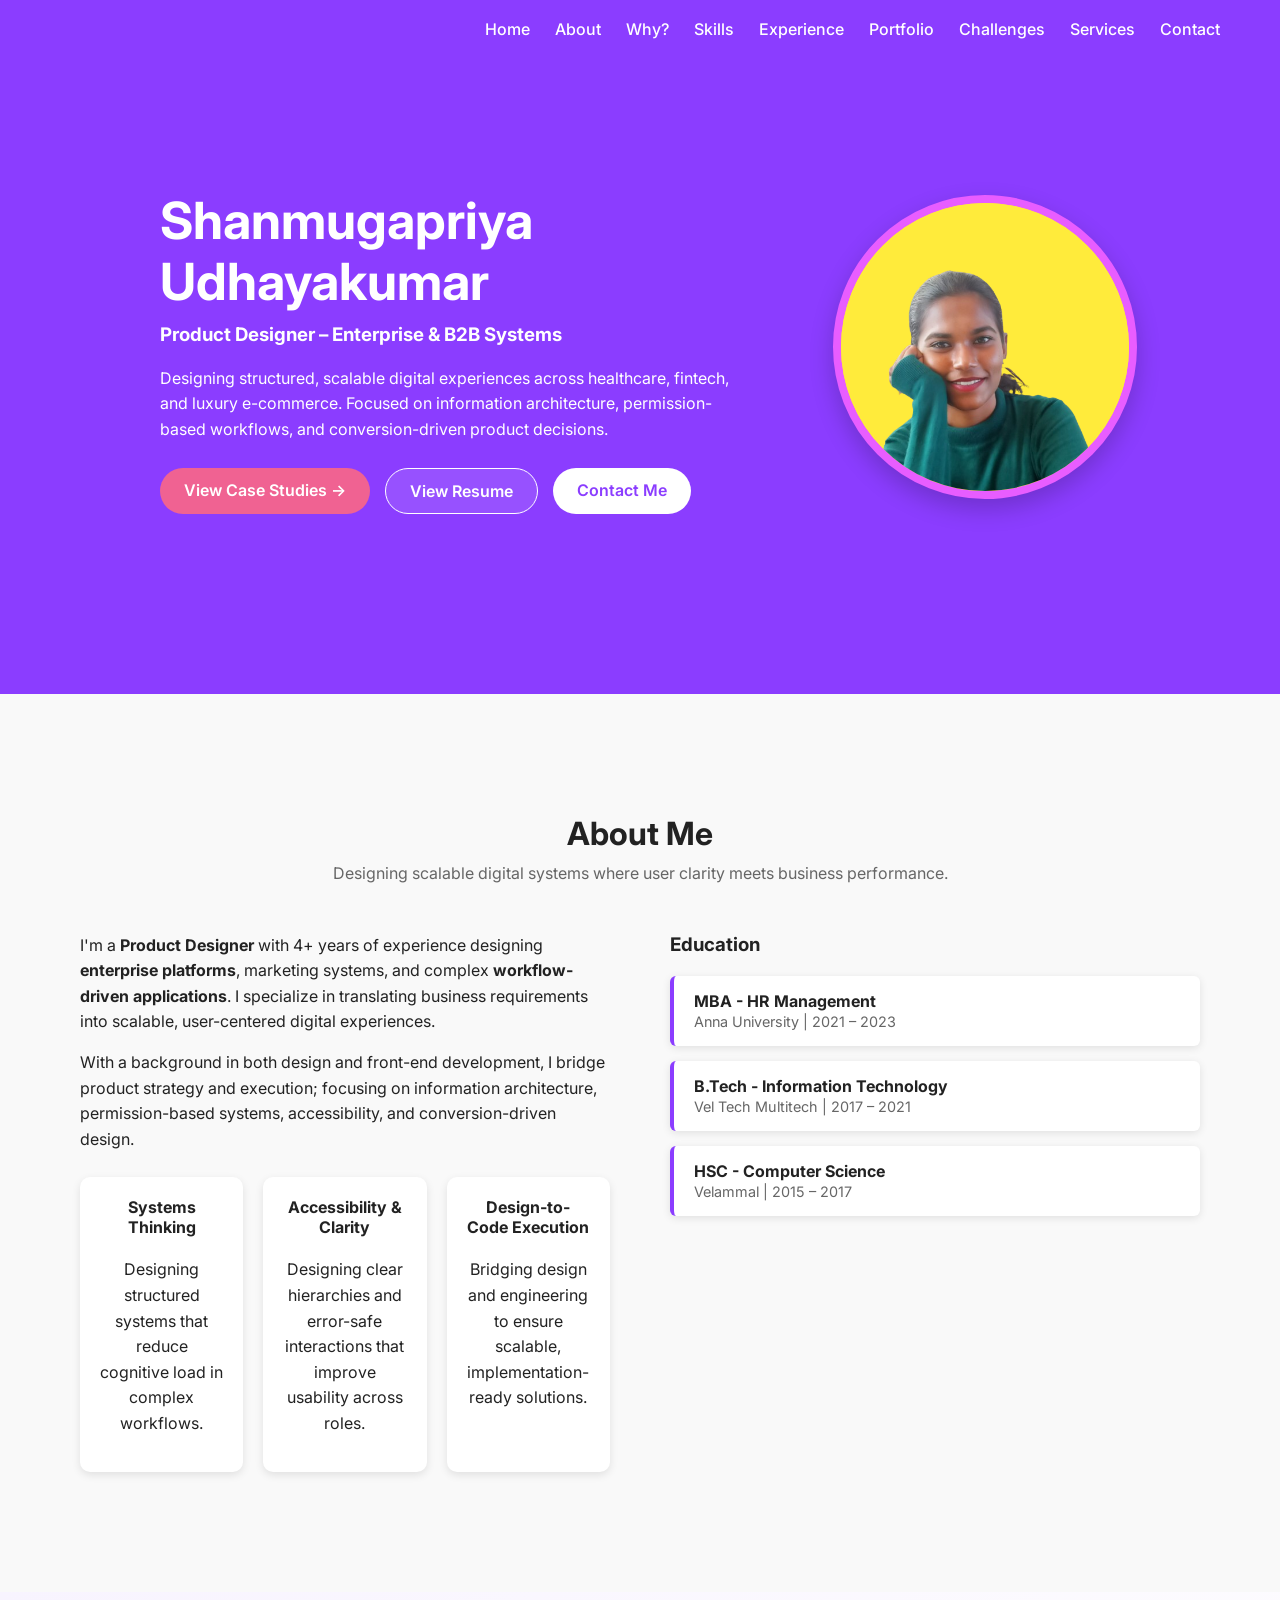
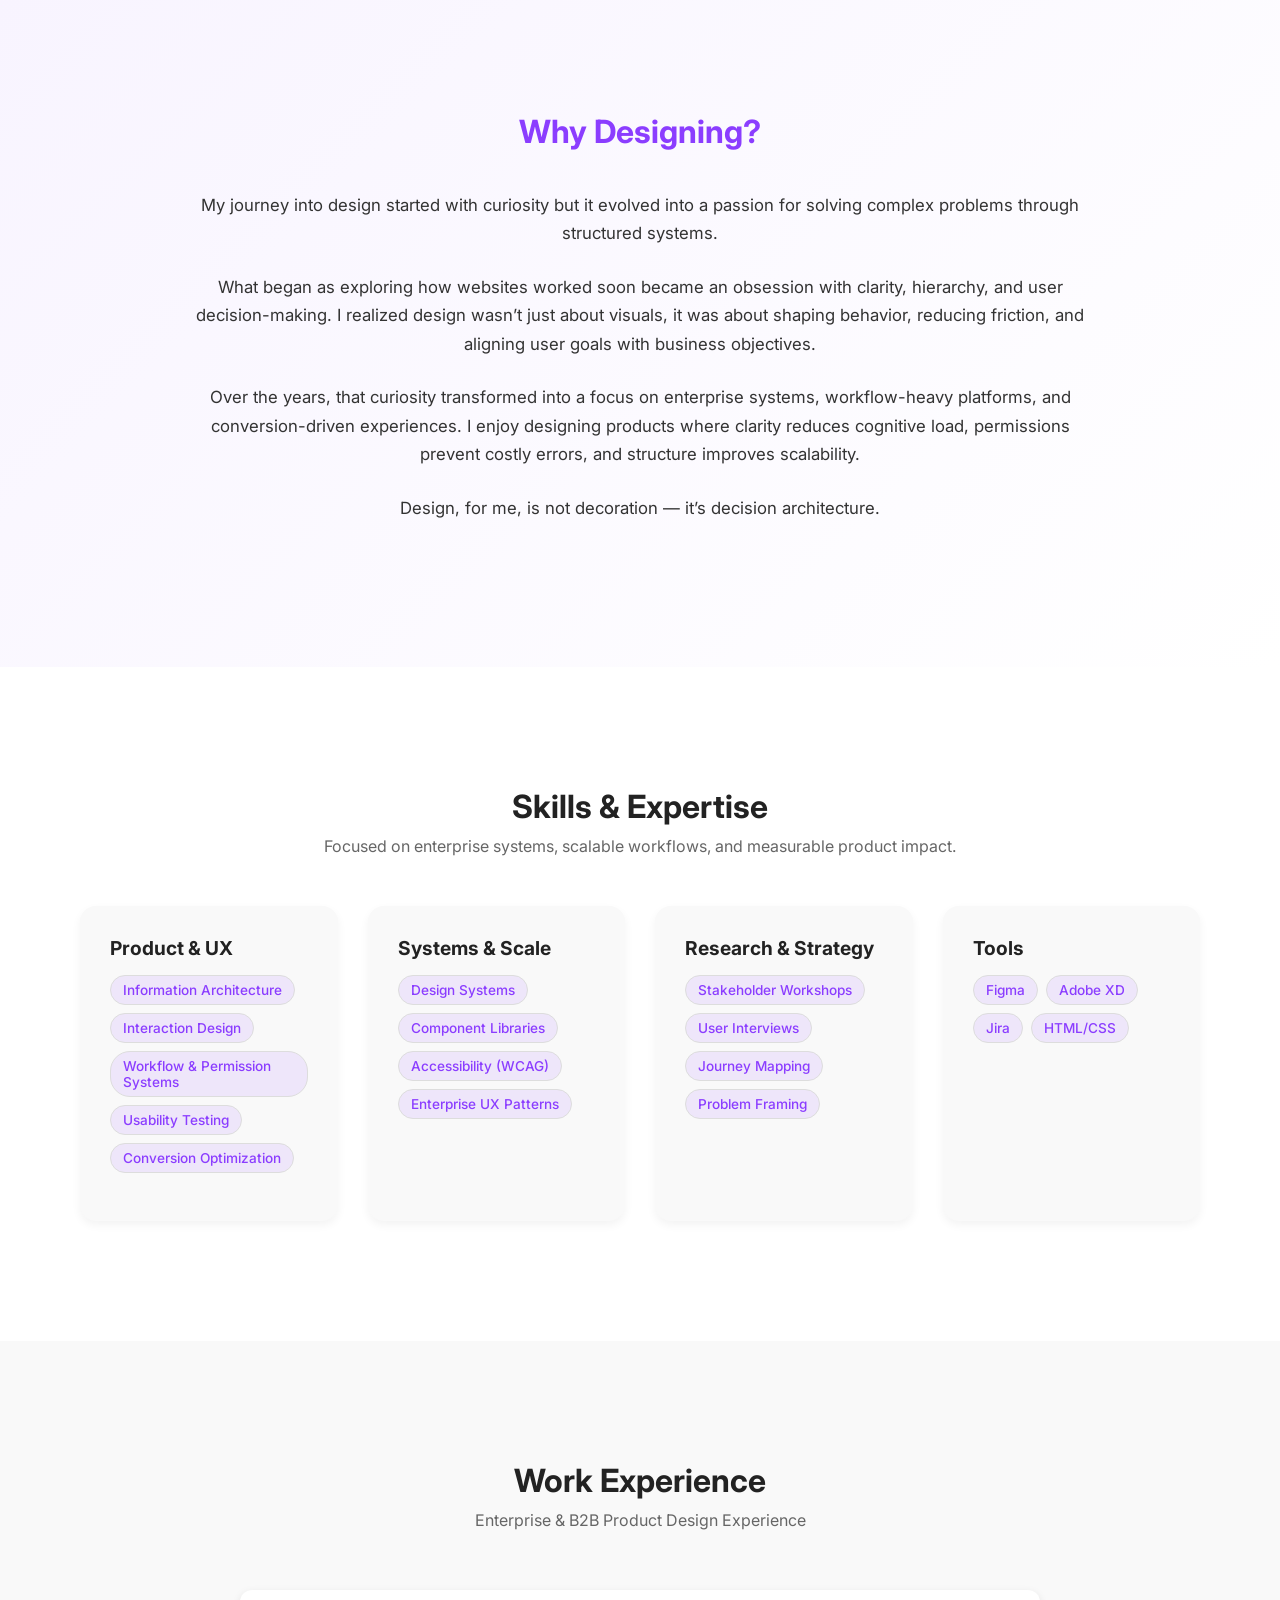
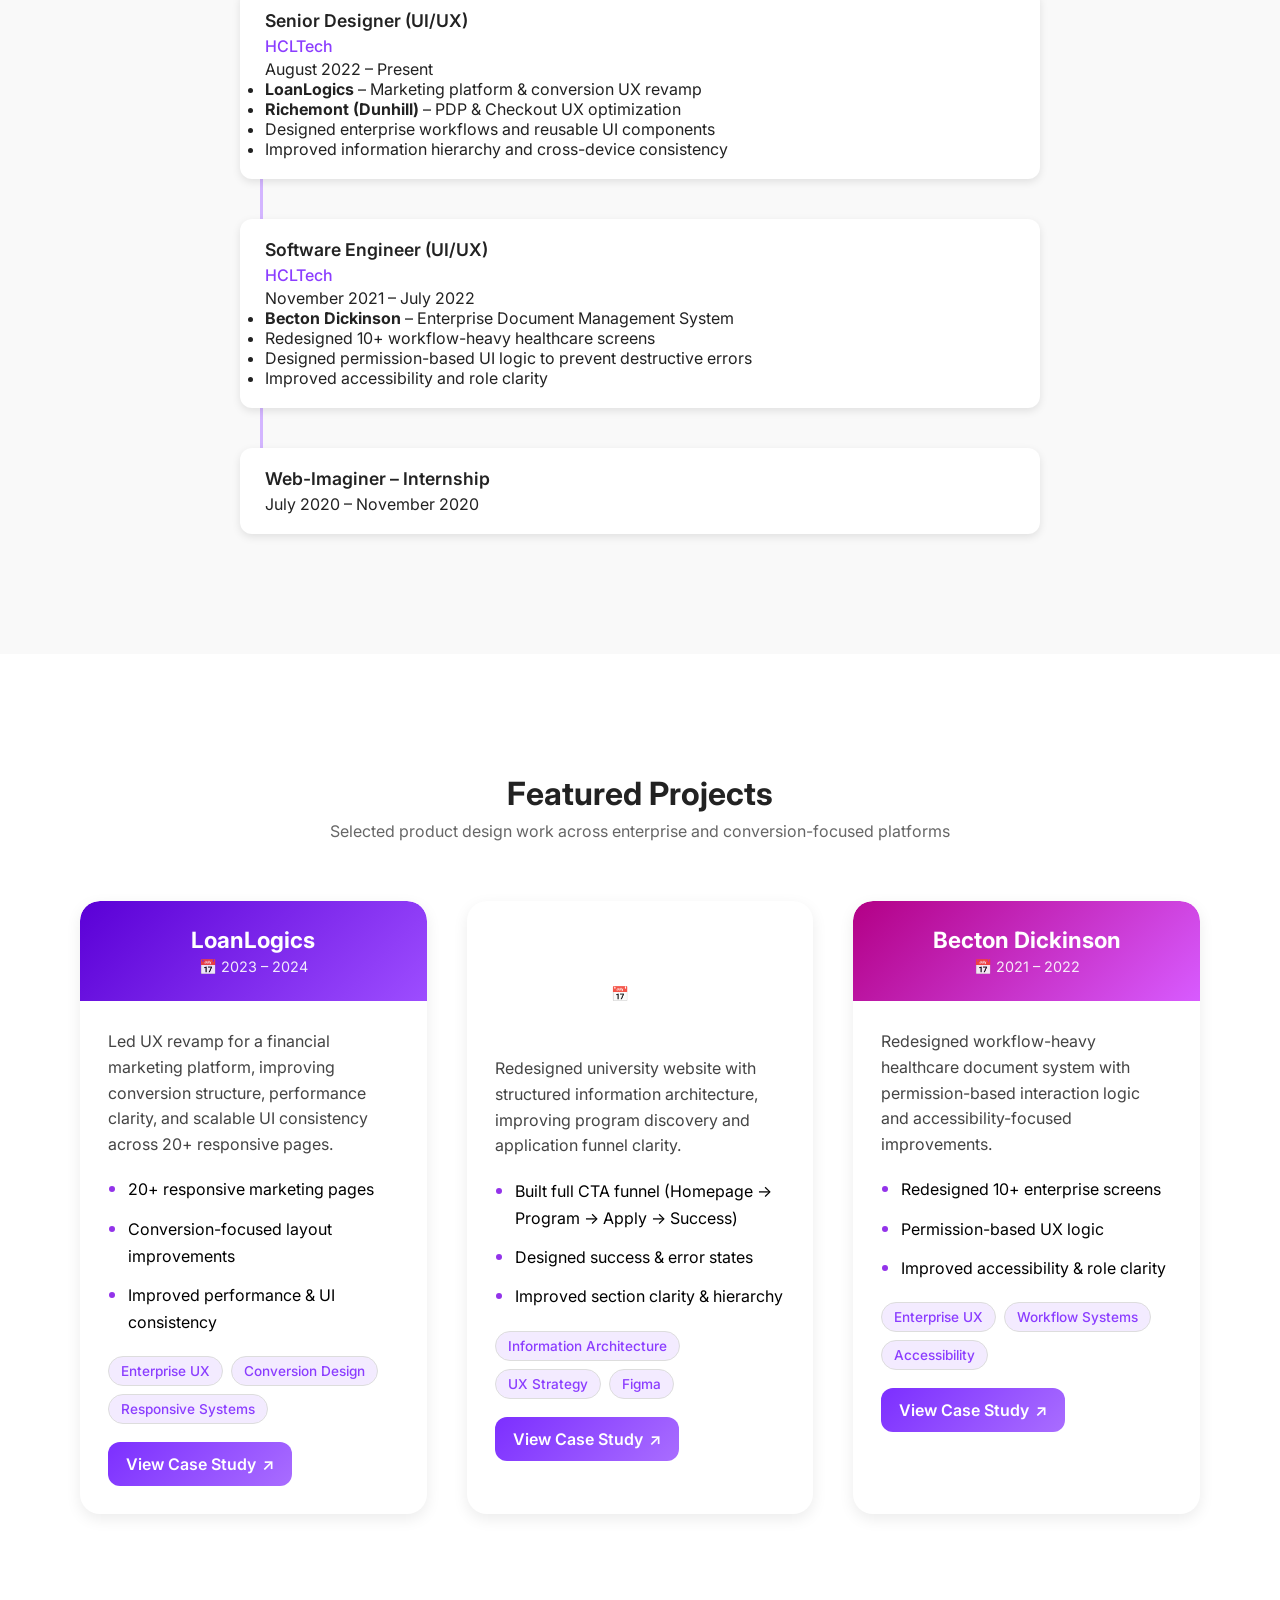
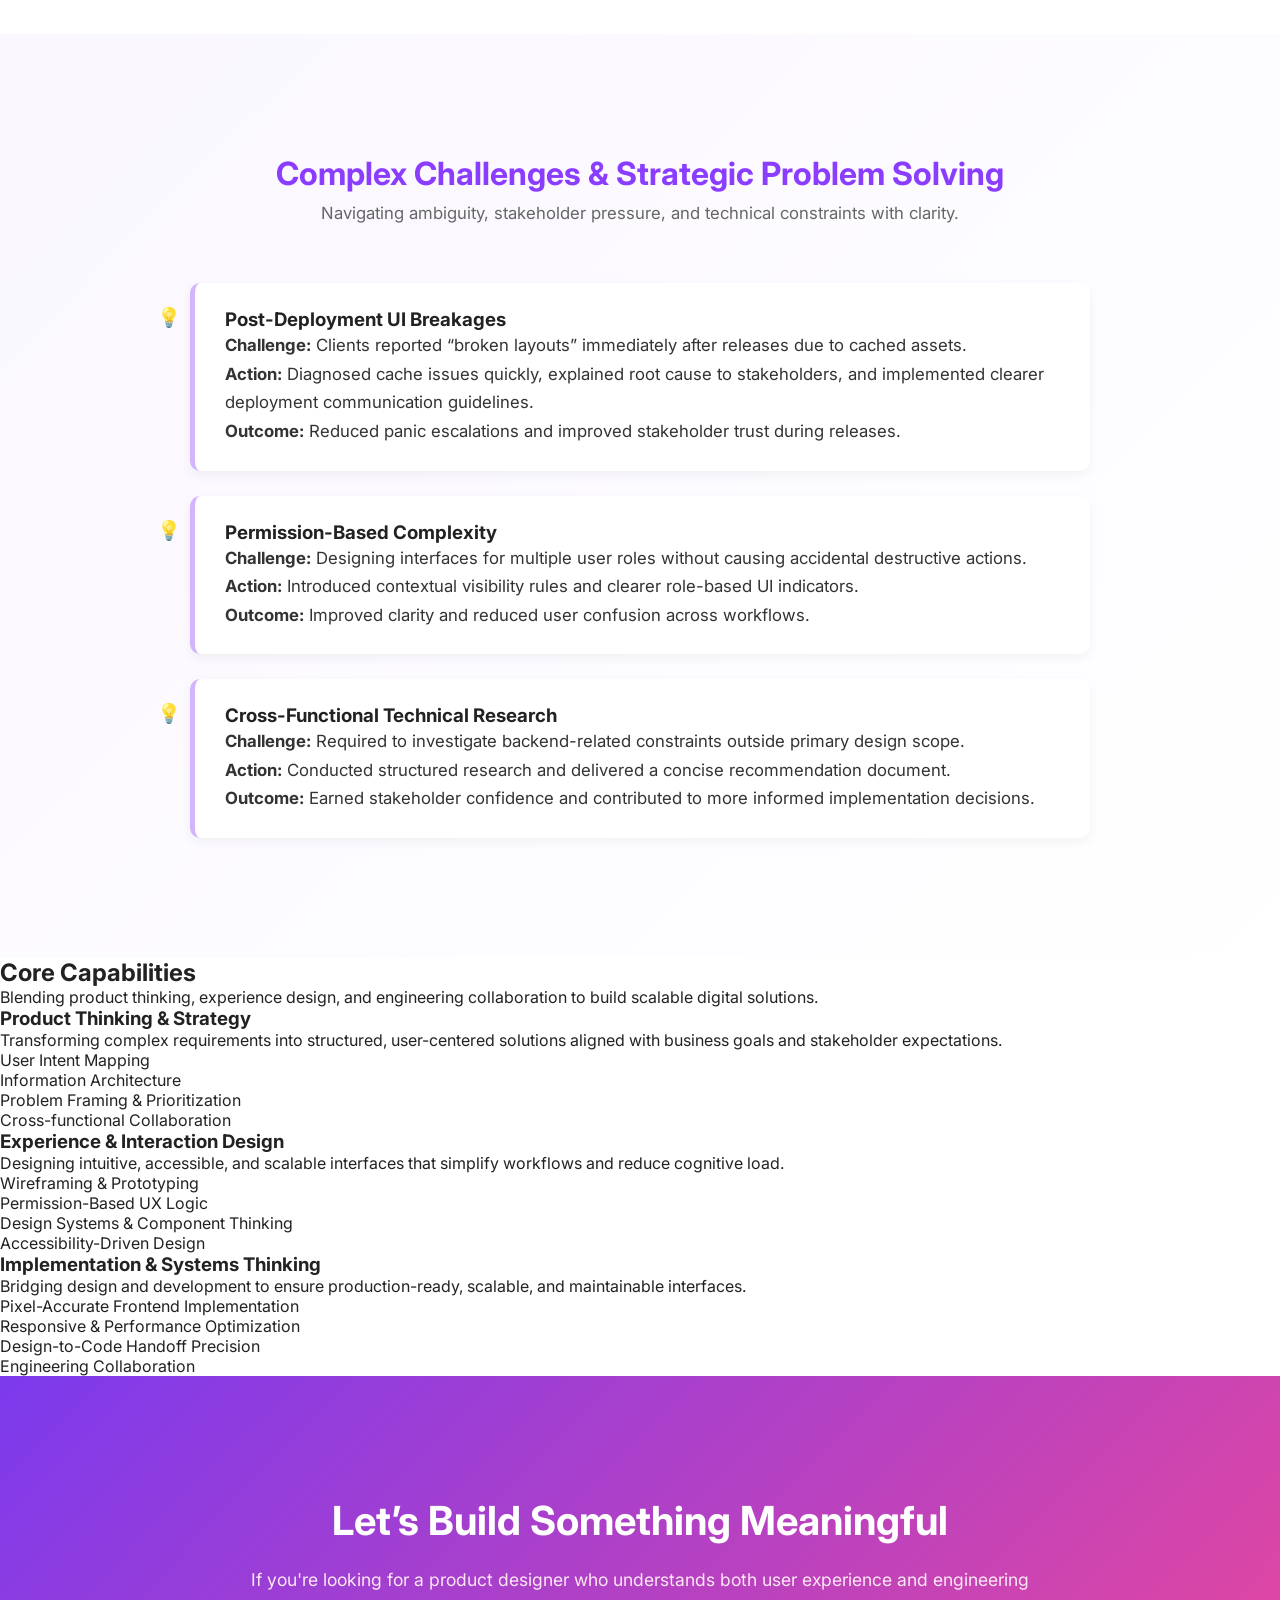
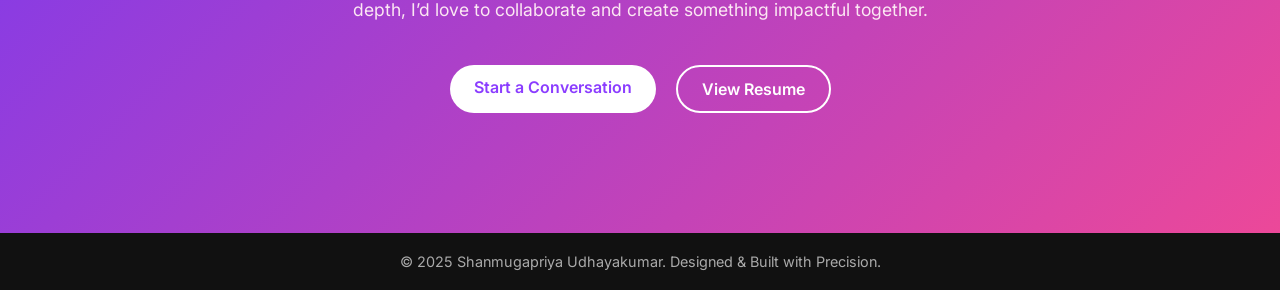
==== index.html @ ae2e2ae1 "Update index.html" ====
<!DOCTYPE html>
<html lang="en">
<head>
  <meta charset="UTF-8" />
  <meta name="viewport" content="width=device-width, initial-scale=1.0" />
  <title>Shanmugapriya Udhayakumar | Product Designer</title>
  <!-- Link to CSS inside css folder -->
  <link rel="stylesheet" href="css/style.css" />
  <link href="https://fonts.googleapis.com/css2?family=Inter:wght@400;600;700&display=swap" rel="stylesheet">
  <link rel="stylesheet" href="https://cdnjs.cloudflare.com/ajax/libs/font-awesome/6.5.0/css/all.min.css">

</head>
<body>

  <!-- Navigation -->
<header class="navbar">
  <div class="logo">Shanmugapriya <span>Udhayakumar</span></div>
  <input type="checkbox" id="menu-toggle" class="menu-toggle">
  <label for="menu-toggle" class="menu-icon">&#9776;</label>

  <nav>
    <ul class="nav-links">
      <li><a href="#home">Home</a></li>
      <li><a href="#about">About</a></li>
      <li><a href="#why">Why?</a></li>
      <li><a href="#skills">Skills</a></li>
      <li><a href="#experience">Experience</a></li>
      <li><a href="#portfolio">Portfolio</a></li>
      <li><a href="#challenges">Challenges</a></li>
      <li><a href="#services">Services</a></li>
      <li><a href="#contact">Contact</a></li>
    </ul>
  </nav>
</header>



  <!-- Hero Section -->
<section id="home" class="hero">
  <div class="hero-content">
    <!-- <h4>Hi, I'm</h4> -->
    <h1>Shanmugapriya <br> Udhayakumar</h1>
    <h3>Product Designer – Enterprise & B2B Systems</h3>
    <p>Designing structured, scalable digital experiences across healthcare, fintech, and luxury e-commerce.
Focused on information architecture, permission-based workflows, and conversion-driven product decisions.</p>
    <div class="hero-buttons">
      <a href="#portfolio" class="btn primary">View Case Studies →</a>
      <a href="assets/Shanmugapriya_Product_Designer.pdf" class="btn outline" target="_blank">View Resume</a>
       <a href="mailto:shanmupriya0107@gmail.com" class="btn secondary">Contact Me</a>
    </div>
  </div>

  <div class="hero-img">
    <div class="img-circle">
      <img src="images/profile.png" alt="Profile Photo">
    </div>
  </div>
</section>


  <!-- About Section -->
  <section id="about" class="about">
    <h2>About Me</h2>
    <p class="subtitle">Designing scalable digital systems where user clarity meets business performance.</p>

    <div class="about-container">
      <div class="about-text">
        <p>I'm a <strong>Product Designer</strong> with 4+ years of experience designing <strong>enterprise platforms</strong>, marketing systems, and complex <strong>workflow-driven applications</strong>. 
          I specialize in translating business
          requirements into scalable, user-centered digital experiences.</p>
        <p>With a background in both design and front-end development, I bridge product strategy and execution; focusing on information architecture, 
          permission-based systems, accessibility, and conversion-driven design.</p>

        <div class="about-cards">
          <div class="card">
            <h4>Systems Thinking</h4><br>
            <p>Designing structured systems that reduce cognitive load in complex workflows.</p>
          </div>
          <div class="card">
            <h4>Accessibility & Clarity</h4><br>
            <p>Designing clear hierarchies and error-safe interactions that improve usability across roles.</p>
          </div>
          <div class="card">
            <h4>Design-to-Code Execution</h4><br>
            <p>Bridging design and engineering to ensure scalable, implementation-ready solutions.</p>
          </div>
        </div>
      </div>

      <div class="education">
        <h3>Education</h3>
        <ul>
          <li><strong>MBA - HR Management</strong><br><span>Anna University | 2021 – 2023</span></li>
          <li><strong>B.Tech - Information Technology</strong><br><span>Vel Tech Multitech | 2017 – 2021</span></li>
          <li><strong>HSC - Computer Science</strong><br><span>Velammal | 2015 – 2017</span></li>
        </ul>
      </div>
    </div>
  </section>

  <!-- WHY DESIGNING SECTION -->
<section id="why" class="why-designing">
  <h2>Why Designing?</h2>
  <p class="intro">
    My journey into design started with curiosity but it evolved into a passion for solving complex problems through structured systems.
  </p>

  <p>
   What began as exploring how websites worked soon became an obsession with clarity, hierarchy, and user decision-making. 
    I realized design wasn’t just about visuals, it was about shaping behavior, reducing friction, and aligning user goals with business objectives.
  </p>

  <p>
    Over the years, that curiosity transformed into a focus on enterprise systems, workflow-heavy platforms, and conversion-driven experiences.
    I enjoy designing products where clarity reduces cognitive load, permissions prevent costly errors, and structure improves scalability.
  </p>

  <p>
    Design, for me, is not decoration — it’s decision architecture.
  </p>
</section>

<!-- SKILLS & EXPERTISE SECTION -->
<section id="skills" class="skills-section">
  <h2>Skills & Expertise</h2>
  <p class="subtitle">Focused on enterprise systems, scalable workflows, and measurable product impact.</p>

  <div class="skills-grid">
    <div class="skill-card">
      <h3>Product & UX</h3>
      <div class="tags">
        <span>Information Architecture</span><span>Interaction Design</span><span>Workflow & Permission Systems</span>
        <span>Usability Testing</span><span>Conversion Optimization</span>
      </div>
    </div>

    <div class="skill-card">
      <h3>Systems & Scale</h3>
      <div class="tags">
        <span>Design Systems</span><span>Component Libraries</span><span>Accessibility (WCAG)</span>
        <span>Enterprise UX Patterns</span>
      </div>
    </div>

    <div class="skill-card">
      <h3>Research & Strategy</h3>
      <div class="tags">
        <span>Stakeholder Workshops</span><span>User Interviews</span><span>Journey Mapping</span><span>Problem Framing</span>
      </div>
    </div>

    <div class="skill-card">
      <h3>Tools</h3>
      <div class="tags">
        <span>Figma</span><span>Adobe XD</span><span>Jira</span>
        <span>HTML/CSS</span>
      </div>
    </div>
  </div>
</section>

<section id="experience" class="experience-section">
  <h2>Work Experience</h2>
  <p class="subtitle">Enterprise & B2B Product Design Experience</p>

  <div class="timeline">

    <!-- Current Role -->
    <div class="timeline-item">
      <div class="timeline-content">
        <h3>Senior Designer (UI/UX)</h3>
        <p class="company">HCLTech</p>
        <span class="date">August 2022 – Present</span>

        <ul class="role-details">
          <li><strong>LoanLogics</strong> – Marketing platform & conversion UX revamp</li>
          <li><strong>Richemont (Dunhill)</strong> – PDP & Checkout UX optimization</li>
          <li>Designed enterprise workflows and reusable UI components</li>
          <li>Improved information hierarchy and cross-device consistency</li>
        </ul>
      </div>
    </div>

    <!-- Previous Role -->
    <div class="timeline-item">
      <div class="timeline-content">
        <h3>Software Engineer (UI/UX)</h3>
        <p class="company">HCLTech</p>
        <span class="date">November 2021 – July 2022</span>

        <ul class="role-details">
          <li><strong>Becton Dickinson</strong> – Enterprise Document Management System</li>
          <li>Redesigned 10+ workflow-heavy healthcare screens</li>
          <li>Designed permission-based UI logic to prevent destructive errors</li>
          <li>Improved accessibility and role clarity</li>
        </ul>
      </div>
    </div>

    <!-- Internship -->
    <div class="timeline-item">
      <div class="timeline-content">
        <h3>Web-Imaginer – Internship</h3>
        <span class="date">July 2020 – November 2020</span>
      </div>
    </div>

  </div>
</section>

<!-- FEATURED PROJECTS SECTION -->
<a id="portfolio-top"></a>

<section id="portfolio" class="featured-projects">
  <h2>Featured Projects</h2>
  <p class="subtitle">Selected product design work across enterprise and conversion-focused platforms</p>

  <div class="projects-grid">

    <!-- LoanLogics -->
    <div class="project-card loanlogics">
      <div class="project-header">
        <h3>LoanLogics</h3>
        <p class="date">📅 2023 – 2024</p>
      </div>

      <div class="project-body">
        <p class="desc">
          Led UX revamp for a financial marketing platform, improving conversion structure,
          performance clarity, and scalable UI consistency across 20+ responsive pages.
        </p>

        <ul>
          <li>20+ responsive marketing pages</li>
          <li>Conversion-focused layout improvements</li>
          <li>Improved performance & UI consistency</li>
        </ul>

        <div class="tags">
          <span>Enterprise UX</span>
          <span>Conversion Design</span>
          <span>Responsive Systems</span>
        </div>

        <a href="projects/loanlogics.html" class="btn project-btn">
          View Case Study <span class="arrow">↗</span>
        </a>
      </div>
    </div>

    <!-- Manipal University -->
    <div class="project-card manipal">
      <div class="project-header">
        <h3>Manipal University – UX Redesign</h3>
        <p class="date">📅 2024</p>
      </div>

      <div class="project-body">
        <p class="desc">
          Redesigned university website with structured information architecture,
          improving program discovery and application funnel clarity.
        </p>

        <ul>
          <li>Built full CTA funnel (Homepage → Program → Apply → Success)</li>
          <li>Designed success & error states</li>
          <li>Improved section clarity & hierarchy</li>
        </ul>

        <div class="tags">
          <span>Information Architecture</span>
          <span>UX Strategy</span>
          <span>Figma</span>
        </div>

        <a href="projects/manipal.html" class="btn project-btn">
          View Case Study <span class="arrow">↗</span>
        </a>
      </div>
    </div>

    <!-- Becton Dickinson -->
    <div class="project-card becton">
      <div class="project-header">
        <h3>Becton Dickinson</h3>
        <p class="date">📅 2021 – 2022</p>
      </div>

      <div class="project-body">
        <p class="desc">
          Redesigned workflow-heavy healthcare document system with permission-based
          interaction logic and accessibility-focused improvements.
        </p>

        <ul>
          <li>Redesigned 10+ enterprise screens</li>
          <li>Permission-based UX logic</li>
          <li>Improved accessibility & role clarity</li>
        </ul>

        <div class="tags">
          <span>Enterprise UX</span>
          <span>Workflow Systems</span>
          <span>Accessibility</span>
        </div>

        <a href="projects/bd.html" class="btn project-btn">
          View Case Study <span class="arrow">↗</span>
        </a>
      </div>
    </div>

  </div>
</section>

<!-- Photo Inspiration Application Popup -->
<div id="photoapp-popup" class="popup-overlay">
  <div class="popup-container">
    <a href="#portfolio-top" class="close-btn">&times;</a>

    <h2>Here is the final result</h2> <br>

    <!-- Responsive Video -->
    <div class="responsive-video">
      <video controls>
        <source src="images/PhotoApp.mp4" type="video/mp4">
        Your browser does not support the video tag.
      </video>
    </div>

    <h3>Here is more about the WHY</h3><br>
    <p>
      I was feeling inspired by how modern photo-sharing platforms handle large, diverse collections
      of images. I wanted to use this inspiration to deepen my skills in visual hierarchy and complex
      mobile interactions. The core challenge I set for myself was: How do you design an "Explore"
      screen that feels dynamic, and how do you transition into a detail screen without the user
      losing context?
    </p>

    <p>
      I decided to build a high-fidelity prototype of a photo inspiration app. The biggest learning
      goal for me was mastering the screen transitions and micro-interactions,specifically, making
      the transition from the image grid to the single photo view feel seamless and polished.
    </p>

    <p>
      I truly believe a well-rounded UX/UI designer needs strong proficiency in motion and interaction
      design to deliver a holistic and delightful experience. This project was my focused effort to
      practice and prove those capabilities!
    </p>
     <br>
    <h3>Here is more about the HOW</h3><br>
    <p>
      This was a project dedicated purely to visual design and prototyping. And not a full UX case
      study. So I intentionally skipped formal user-research steps like interviews, observations, and
      usability testing (which would be mandatory for a real product!).
    </p>

    <p>
      I began with messy pen-and-paper wireframes to quickly define the grid, header, and layout.
      Then I moved straight into Figma to build high-fidelity screens, focusing on visual clarity,
      hierarchy, and seamless transitions.
    </p>

    <p>
      It was a solo effort to push my production skills in Figma. Not perfect, but I'm proud of the
      overall fluidity and polish!
    </p>
    <br>
    <h3>Here are some pics from the process</h3><br>
    <p>Initial thinking around the design and layout :-</p><br>
    <img src="images/PhotoApp.jpeg" class="process-image">
    <img src="images/PhotoApp-2.jpeg" class="process-image">

    
  </div>
</div>


<section id="challenges" class="challenges-section">
  <h2>Complex Challenges & Strategic Problem Solving</h2>
  <p class="subtitle">
    Navigating ambiguity, stakeholder pressure, and technical constraints with clarity.
  </p>

  <div class="challenge-container">

    <div class="challenge-card">
      <h3>Post-Deployment UI Breakages</h3>
      <p><strong>Challenge:</strong> Clients reported “broken layouts” immediately after releases due to cached assets.</p>
      <p><strong>Action:</strong> Diagnosed cache issues quickly, explained root cause to stakeholders, and implemented clearer deployment communication guidelines.</p>
      <p><strong>Outcome:</strong> Reduced panic escalations and improved stakeholder trust during releases.</p>
    </div>

    <div class="challenge-card">
      <h3>Permission-Based Complexity</h3>
      <p><strong>Challenge:</strong> Designing interfaces for multiple user roles without causing accidental destructive actions.</p>
      <p><strong>Action:</strong> Introduced contextual visibility rules and clearer role-based UI indicators.</p>
      <p><strong>Outcome:</strong> Improved clarity and reduced user confusion across workflows.</p>
    </div>

    <div class="challenge-card">
      <h3>Cross-Functional Technical Research</h3>
      <p><strong>Challenge:</strong> Required to investigate backend-related constraints outside primary design scope.</p>
      <p><strong>Action:</strong> Conducted structured research and delivered a concise recommendation document.</p>
      <p><strong>Outcome:</strong> Earned stakeholder confidence and contributed to more informed implementation decisions.</p>
    </div>

  </div>
</section>

  
<!-- Core Capabilities Section -->
<section class="capabilities" id="capabilities">
  <h2 class="section-title">Core Capabilities</h2>
  <p class="section-subtitle">
    Blending product thinking, experience design, and engineering collaboration
    to build scalable digital solutions.
  </p>

  <div class="capabilities-container">

    <!-- Product Thinking -->
    <div class="capability-card">
      <h3>Product Thinking & Strategy</h3>
      <p>
        Transforming complex requirements into structured, user-centered
        solutions aligned with business goals and stakeholder expectations.
      </p>
      <ul>
        <li>User Intent Mapping</li>
        <li>Information Architecture</li>
        <li>Problem Framing & Prioritization</li>
        <li>Cross-functional Collaboration</li>
      </ul>
    </div>

    <!-- UX & Interaction -->
    <div class="capability-card">
      <h3>Experience & Interaction Design</h3>
      <p>
        Designing intuitive, accessible, and scalable interfaces that
        simplify workflows and reduce cognitive load.
      </p>
      <ul>
        <li>Wireframing & Prototyping</li>
        <li>Permission-Based UX Logic</li>
        <li>Design Systems & Component Thinking</li>
        <li>Accessibility-Driven Design</li>
      </ul>
    </div>

    <!-- Implementation Depth -->
    <div class="capability-card">
      <h3>Implementation & Systems Thinking</h3>
      <p>
        Bridging design and development to ensure production-ready,
        scalable, and maintainable interfaces.
      </p>
      <ul>
        <li>Pixel-Accurate Frontend Implementation</li>
        <li>Responsive & Performance Optimization</li>
        <li>Design-to-Code Handoff Precision</li>
        <li>Engineering Collaboration</li>
      </ul>
    </div>

  </div>
</section>

<!-- Let's Work Together Section -->
<section id="contact" class="work-together">
  <div class="work-content">
    <h2>Let’s Build Something Meaningful</h2>

    <p>
      If you're looking for a product designer who understands both user experience 
      and engineering depth, I’d love to collaborate and create something impactful together.
    </p>

    <div class="work-buttons">
      <a href="mailto:shanmupriya0107@gmail.com" class="btn primary">
        Start a Conversation
      </a>

      <a href="assets/Shanmugapriya_Senior_Experience_Designer.pdf" target="_blank" class="btn outline">
        View Resume
      </a>
    </div>
  </div>
</section>

<!-- Footer -->
<footer class="footer">
  <p>© 2025 Shanmugapriya Udhayakumar. Designed & Built with Precision.</p>
</footer>

<script>
  window.addEventListener('scroll', function() {
    if (window.scrollY > 50) {
      document.body.classList.add('scrolled');
    } else {
      document.body.classList.remove('scrolled');
    }
  });
</script>


</body>
</html>
---- css/style.css ----
* {
  margin: 0;
  padding: 0;
  box-sizing: border-box;
}

body {
  font-family: 'Inter', sans-serif;
  color: #222;
  background-color: #fff;
}

/* NAVBAR */
.navbar {
  position: fixed;
  top: 0;
  width: 100%;
  background: transparent;
  display: flex;
  justify-content: space-between;
  align-items: center;
  padding: 18px 60px;
  z-index: 1000;
  transition: background 0.2s ease-in-out, box-shadow 0.2s ease-in-out;
}

/* instant background change when scrolled */
body.scrolled .navbar {
  background: #fff;
  box-shadow: 0 2px 10px rgba(0, 0, 0, 0.08);
}

/* LOGO */
.logo {
  font-weight: 700;
  font-size: 1.1rem;
  color: transparent;
  transition: color 0.2s ease-in-out;
}

body.scrolled .logo {
  color: #8b3dff;
}

.logo span {
  font-weight: 700;
}

/* NAV LINKS */
.nav-links {
  display: flex;
  list-style: none;
  gap: 25px;
}

.nav-links a {
  text-decoration: none;
  color: #fff;
  font-weight: 500;
  transition: color 0.2s ease-in-out;
}

body.scrolled .nav-links a {
  color: #000;
}

.nav-links a:hover {
  opacity: 0.8;
}

/* HAMBURGER MENU */
.menu-toggle {
  display: none;
}

.menu-icon {
  display: none;
  font-size: 1.8rem;
  cursor: pointer;
  color: #8b3dff;
  transition: color 0.2s ease-in-out;
}

/* RESPONSIVE STYLES */

@media (max-width: 1024px) {
  .navbar {
    background: #fff;
    padding: 15px 30px;
    box-shadow: 0 2px 10px rgba(0, 0, 0, 0.08);
    position: fixed;
    top: 0;
    width: 100%;
  }

  /* Always visible logo on smaller devices */
  .logo {
    font-size: 1rem;
    color: #8b3dff;
  }

  .nav-links {
    position: absolute;
    top: 47px;
    right: 0;
    width: 100%;
    background: #fff;
    flex-direction: column;
    align-items: center;
    display: none;
    gap: 20px;
    padding: 20px 0;
    box-shadow: 0 2px 10px rgba(0, 0, 0, 0.08);
  }

  .nav-links a {
    color: #8b3dff;
  }

  /* Hamburger icon visible always */
  .menu-icon {
    display: block;
    position: absolute;
    right: 30px;
    
    color: #8b3dff;
  }

  .menu-toggle:checked + .menu-icon + nav .nav-links {
    display: flex;
  }

  /* Disable scroll effect on mobile/tablet */
  body.scrolled .navbar {
    background: #fff;
    box-shadow: 0 2px 10px rgba(0, 0, 0, 0.08);
  }

  body.scrolled .logo {
    color: #8b3dff;
  }
}

/* HERO SECTION */
.hero {
  background: #8b3dff;
  color: #fff;
  display: flex;
  align-items: center;
  justify-content: space-between;
  padding: 180px 60px;
  flex-wrap: wrap;
  gap: 40px;
}

.hero-content {
  flex: 1 1 500px;
  max-width: 600px;
  margin-left: 100px; /* bring content slightly right */
}

.hero h1 {
  font-size: 3.2rem;
  line-height: 1.2;
  margin: 10px 0;
}

.hero h3 {
  margin-bottom: 20px;
}

.hero p {
  margin-bottom: 25px;
  line-height: 1.6;
}

.hero-buttons {
  display: flex;
  gap: 15px;
  flex-wrap: wrap;
}

.btn {
  padding: 12px 24px;
  border-radius: 25px;
  text-decoration: none;
  font-weight: 600;
  transition: all 0.3s ease;
}

.primary {
  background: #f06292;
  color: #fff;
}

.secondary {
  background: #fff;
  color: #8b3dff;
}

.outline {
  background: rgba(255, 255, 255, 0.1);
  border: 1px solid #fff;
  color: #fff;
}

.btn:hover {
  transform: scale(1.05);
}

/* HERO IMAGE */
.hero-img {
  flex: 1 1 300px;
  display: flex;
  align-items: center;
  justify-content: center;
  margin-right: 40px; /* bring image slightly left */
}

.img-circle {
  width: 304px;
  height: 304px;
  border-radius: 50%;
  background: #ffeb3b;
  border: 8px solid #e85dff;
  display: flex;
  align-items: center;
  justify-content: center;
  overflow: hidden;
  box-shadow: 0 10px 25px rgba(0, 0, 0, 0.2);
}

.img-circle img {
  width: 100%;
  height: auto;
}

/* RESPONSIVE DESIGN */
@media (max-width: 1024px) {
  .hero {
    padding: 120px 40px;
    flex-direction: column-reverse;
    text-align: center;
  }

  .hero-content {
    margin-left: 0;
  }

  .hero-img {
    margin-right: 0;
    margin-bottom: 30px;
  }
}

@media (max-width: 600px) {
  .hero {
    padding: 100px 30px;
  }

  .hero h1 {
    font-size: 2.2rem;
  }

  .img-circle {
    width: 250px;
    height: 250px;
  }
}


/* ABOUT SECTION */
.about {
  padding: 120px 80px;
  background: #f9f9f9;
}

.about h2 {
  text-align: center;
  font-size: 2rem;
  margin-bottom: 10px;
}

.subtitle {
  text-align: center;
  color: #666;
  margin-bottom: 50px;
}

.about-container {
  display: flex;
  justify-content: space-between;
  gap: 60px;
  flex-wrap: wrap;
}

.about-text {
  flex: 1;
  min-width: 320px;
}

.about-text p {
  line-height: 1.6;
  margin-bottom: 15px;
}

.about-cards {
  display: flex;
  gap: 20px;
  margin-top: 25px;
  flex-wrap: wrap;
}

.card {
  background: #fff;
  border-radius: 10px;
  box-shadow: 0 3px 8px rgba(0,0,0,0.1);
  padding: 20px;
  text-align: center;
  flex: 1;
}

.card i {
  font-size: 24px;
  display: block;
  margin-bottom: 10px;
}

.education {
  flex: 1;
  min-width: 320px;
}

.education h3 {
  margin-bottom: 20px;
}

.education ul {
  list-style: none;
  display: flex;
  flex-direction: column;
  gap: 15px;
}

.education li {
  background: #fff;
  border-left: 4px solid #8b3dff;
  padding: 15px 20px;
  border-radius: 6px;
  box-shadow: 0 2px 8px rgba(0,0,0,0.1);
}

.education span {
  font-size: 0.9rem;
  color: #666;
}

/* WHY DESIGNING */
.why-designing {
  position: relative;
  background: linear-gradient(135deg, #f8f4ff, #ffffff);
  text-align: center;
  padding: 120px 80px;
  overflow: hidden;
}

.why-designing h2 {
  color: #8b3dff;
  font-size: 2rem;
  margin-bottom: 40px;
}

.why-designing p {
  max-width: 900px;
  margin: 0 auto 25px;
  color: #333;
  line-height: 1.7;
  font-size: 1.05rem;
}

/* FLOATING ICONS NEAR TEXT */
.float-icon {
  position: absolute;
  font-size: 1.8rem;
  color: #8b3dff;
  opacity: 0.5;
  user-select: none;
  animation: float 3s ease-in-out infinite;
}

/* Gentle float animation */
@keyframes float {
  0%, 100% { transform: translateY(0); }
  50% { transform: translateY(-8px); }
}

/* New placement — near content */
.icon-1 { top: 90px; left: 15%; animation-delay: 0s; }
.icon-2 { top: 230px; right: 12%; animation-delay: 0.5s; }
.icon-3 { bottom: 150px; left: 18%; animation-delay: 1s; }
.icon-4 { bottom: 90px; right: 15%; animation-delay: 1.5s; }

/* RESPONSIVE */
@media (max-width: 992px) {
  .float-icon {
    font-size: 1.4rem;
    opacity: 0.45;
  }
  .icon-1 { left: 10%; }
  .icon-2 { right: 8%; }
  .icon-3 { left: 12%; }
  .icon-4 { right: 10%; }
}

@media (max-width: 600px) {
  .float-icon {
    font-size: 1.1rem;
    opacity: 0.4;
  }
  .icon-1 { top: 70px; left: 8%; }
  .icon-2 { top: 180px; right: 6%; }
  .icon-3 { bottom: 130px; left: 10%; }
  .icon-4 { bottom: 70px; right: 8%; }
}


/* SKILLS SECTION */
.skills-section {
  padding: 120px 80px;
  background: #fff;
  text-align: center;
}

.skills-section h2 {
  font-size: 2rem;
  margin-bottom: 10px;
}

.skills-section .subtitle {
  color: #666;
  margin-bottom: 50px;
}

.skills-grid {
  display: grid;
  grid-template-columns: repeat(auto-fit, minmax(250px, 1fr));
  gap: 30px;
}

.skill-card {
  background: #f9f9f9;
  border-radius: 16px;
  padding: 30px;
  text-align: left;
  box-shadow: 0 4px 10px rgba(0,0,0,0.05);
  transition: all 0.3s;
}

.skill-card:hover {
  transform: translateY(-5px);
  box-shadow: 0 6px 15px rgba(0,0,0,0.1);
}

.skill-card h3 {
  font-size: 1.2rem;
  margin-bottom: 15px;
  color: #222;
}

.skill-card h3 span {
  margin-right: 8px;
}

.tags {
  display: flex;
  flex-wrap: wrap;
  gap: 8px;
}

.tags span {
  background: #fff;
  padding: 6px 12px;
  border-radius: 20px;
  border: 1px solid #ddd;
  font-size: 0.9rem;
  color: #444;
}

/* WORK EXPERIENCE */

.experience-section {
  background: #f9f9f9;
  padding: 120px 80px;
  text-align: center;
}

.experience-section h2 {
  font-size: 2rem;
  margin-bottom: 10px;
}

.experience-section .subtitle {
  color: #666;
  margin-bottom: 60px;
}

.timeline {
  position: relative;
  max-width: 800px;
  margin: 0 auto;
  display: flex;
  flex-direction: column;
  gap: 40px;
}

.timeline::before {
  content: "";
  position: absolute;
  left: 20px;
  top: 0;
  bottom: 0;
  width: 3px;
  background: #d3b5ff;
}

.timeline-item {
  display: flex;
  align-items: flex-start;
  gap: 20px;
  position: relative;
}

.timeline-icon {
  background: rgb(233 213 255);
  color: #fff;
  font-size: 20px;
  padding: 10px;
  border-radius: 50%;
  width: 45px;
  height: 45px;
  display: flex;
  align-items: center;
  justify-content: center;
  box-shadow: 0 3px 8px rgba(0, 0, 0, 0.15);
  transition: all 0.3s ease;
}

.timeline-content {
  background: #fff;
  padding: 20px 25px;
  border-radius: 12px;
  box-shadow: 0 3px 8px rgba(0, 0, 0, 0.1);
  text-align: left;
  flex: 1;
  transition: all 0.3s ease;
}

.timeline-content h3 {
  font-size: 1.1rem;
  font-weight: 600;
  margin-bottom: 5px;
}

.company {
  color: #8b3dff;
  font-weight: 500;
  margin-bottom: 3px;
}

/*.date {
  color: #666;
  font-size: 0.9rem;
} */

/* LIGHT COLOR VARIATION ON HOVER */
.timeline-item:hover .timeline-content {
  background: #f7f0ff; /* Light lavender shade */
  box-shadow: 0 6px 20px rgba(139, 61, 255, 0.15);
  transform: translateY(-4px);
}

.timeline-item:hover .timeline-icon {
  background: #d9bfff; /* Softer purple */
  color: #fff;
  box-shadow: 0 4px 12px rgba(139, 61, 255, 0.25);
  transform: scale(1.05);
}

/* RESPONSIVE */
@media (max-width: 768px) {
  .why-designing,
  .skills-section,
  .experience-section {
    padding: 80px 30px;
  }

  .timeline::before {
    left: 10px;
  }

  .timeline-item {
    gap: 15px;
  }

  .timeline-icon {
    width: 40px;
    height: 40px;
    font-size: 18px;
  }
}

/* FEATURED PROJECTS */
.featured-projects {
  background: #fff;
  padding: 120px 80px;
  text-align: center;
}

.featured-projects h2 {
  font-size: 2rem;
  font-weight: 700;
  margin-bottom: 8px;
  color: #222;
}

.featured-projects .subtitle {
  color: #666;
  margin-bottom: 60px;
}

.projects-grid {
  display: grid;
  grid-template-columns: repeat(auto-fit, minmax(340px, 1fr));
  gap: 40px;
  justify-content: center;
}

/* CARD STYLING */
.project-card {
  background: #fff;
  border-radius: 20px;
  overflow: hidden;
  box-shadow: 0 5px 15px rgba(0, 0, 0, 0.08);
  transition: all 0.3s ease;
  display: flex;
  flex-direction: column;
}

.project-card:hover {
  transform: translateY(-8px);
  box-shadow: 0 10px 25px rgba(0, 0, 0, 0.15);
}

/* Gradient Headers */
.project-header {
  padding: 25px;
  color: #fff;
  border-top-left-radius: 20px;
  border-top-right-radius: 20px;
}

.project-card.cartier .project-header {
  background: linear-gradient(135deg, #2b2b2b, #a58b68);
}

.project-card.loanlogics .project-header {
  background: linear-gradient(135deg, #5a00d6, #9d4dff);
}

.project-card.becton .project-header {
  background: linear-gradient(135deg, #b30086, #d85bff);
}

.project-header h3 {
  font-size: 1.4rem;
  font-weight: 700;
  margin-bottom: 5px;
}

.project-header .date {
  font-size: 0.9rem;
  opacity: 0.9;
}

/* BODY */
.project-body {
  padding: 28px;
  text-align: left;
}

.project-body .desc {
  color: #444;
  line-height: 1.6;
  margin-bottom: 15px;
}

.project-body h4 {
  font-size: 1rem;
  color: #111;
  margin-bottom: 10px;
  font-weight: 600;
}



/* Bulleted List */
.project-body ul {
  list-style: disc;
  margin-left: 20px;
  margin-bottom: 20px;
  line-height: 1.7;
}

.project-body ul li {
  margin-bottom: 8px;
  color: #000; /* text stays black */
}

.project-body ul li::marker {
  color: rgb(147, 51, 234); /* only bullet is purple */
  font-size: 1.2rem; /* increase bullet size slightly */
}


/* Tags */
.tags {
  display: flex;
  flex-wrap: wrap;
  gap: 8px;
  margin-bottom: 18px;
}

.tags span {
  background: rgba(139, 61, 255, 0.1);
  color: #8b3dff;
  padding: 6px 12px;
  border-radius: 20px;
  font-size: 0.85rem;
  font-weight: 500;
}

/* Button + Arrow Animation */
.project-btn {
  display: inline-flex;
  align-items: center;
  justify-content: center;
  gap: 6px;
  padding: 12px 18px;
  background: linear-gradient(135deg, #7c2fff, #a96dff);
  color: #fff;
  border-radius: 12px;
  text-decoration: none;
  font-weight: 600;
  transition: all 0.3s ease;
}

.project-btn .arrow {
  transition: transform 0.3s ease;
}

.project-btn:hover {
  background: linear-gradient(135deg, #5e1bcc, #8b3dff);
  transform: translateY(-2px);
}

.project-btn:hover .arrow {
  transform: translateX(4px);
}

/* POPUP OVERLAY */
.popup-overlay {
  display: none;
  position: fixed;
  top: 0; left: 0;
  width: 100%; height: 100%;
  background: rgba(0,0,0,0.6);
  backdrop-filter: blur(4px);
  justify-content: center;
  align-items: center;
  z-index: 9999;
}

.popup-overlay:target {
  display: flex;
}

.popup-content {
  background: #fff;
  padding: 40px;
  border-radius: 16px;
  max-width: 720px;
  width: 90%;
  text-align: left;
  box-shadow: 0 10px 30px rgba(0,0,0,0.25);
  animation: fadeIn 0.3s ease;
  position: relative;
}

.popup-content h3 {
  font-size: 1.5rem;
  color: #222;
  margin-bottom: 10px;
  font-weight: 700;
}

.popup-content h4.project-subtitle {
  color: #8b3dff;
  margin-bottom: 15px;
  font-weight: 600;
}

.popup-content ul {
  list-style: disc;
  margin-left: 20px;
  line-height: 1.7;
  color: #333;
}

.close-btn {
  position: absolute;
  top: 20px;
  right: 30px;
  text-decoration: none;
  font-size: 2rem;
  color: #666;
  transition: 0.3s;
}

.close-btn:hover {
  color: #000;
}

/* RESPONSIVE */
@media (max-width: 768px) {
  .featured-projects {
    padding: 80px 40px;
  }

  .projects-grid {
    grid-template-columns: 1fr;
    gap: 30px;
  }

  .popup-content {
    padding: 30px;
  }
}

@keyframes fadeIn {
  from { opacity: 0; transform: scale(0.95); }
  to { opacity: 1; transform: scale(1); }
}


/* CHALLENGES SECTION */
.challenges-section {
  background: linear-gradient(135deg, #faf7ff, #ffffff);
  text-align: center;
  padding: 120px 80px;
}

.challenges-section h2 {
  color: #8b3dff;
  font-size: 2rem;
  margin-bottom: 10px;
}

.challenges-section .subtitle {
  color: #666;
  font-size: 1.05rem;
  margin-bottom: 60px;
}

.challenge-container {
  display: flex;
  flex-direction: column;
  gap: 25px;
  max-width: 900px;
  margin: 0 auto;
}

.challenge-card {
  background: #fff;
  border-left: 5px solid #d3b5ff;
  padding: 25px 30px;
  border-radius: 10px;
  box-shadow: 0 4px 12px rgba(0, 0, 0, 0.05);
  text-align: left;
  transition: all 0.3s ease;
  position: relative;
}

.challenge-card:hover {
  background: #f7f0ff;
  transform: translateY(-4px);
  box-shadow: 0 8px 18px rgba(139, 61, 255, 0.15);
  border-left-color: #8b3dff;
}

.challenge-card p {
  color: #333;
  font-size: 1.05rem;
  line-height: 1.7;
  margin: 0;
}

.challenge-card::before {
  content: "💡";
  position: absolute;
  left: -38px;
  top: 22px;
  font-size: 1.2rem;
  opacity: 0.8;
}

/* INTRO CARD (first paragraph) */
.intro-card {
  border-left-color: #b18cff;
  background: #faf7ff;
}

/* RESPONSIVE */
@media (max-width: 768px) {
  .challenges-section {
    padding: 80px 30px;
  }

  .challenge-card {
    padding: 20px;
  }

  .challenge-card::before {
    left: -28px;
    top: 18px;
  }
}

@media (max-width: 480px) {
  .challenge-card {
    border-left-width: 4px;
    border-radius: 8px;
  }

  .challenge-card::before {
    display: none; /* Hide icons on very small screens for cleaner layout */
  }
}


/* ===== Services Section ===== */
.services {
  padding: 120px 80px;
  background-color: #fff;
  text-align: center;
}

.services .section-title {
  font-size: 2.2rem;
  font-weight: 700;
  margin-bottom: 10px;
  color: #111;
}

.services .section-subtitle {
  color: #666;
  font-size: 1rem;
  margin-bottom: 60px;
}

.services-container {
  display: grid;
  grid-template-columns: repeat(auto-fit, minmax(320px, 1fr));
  gap: 40px;
  max-width: 1100px;
  margin: 0 auto;
}

.service-card {
  background: #fff;
  border-radius: 20px;
  box-shadow: 0 4px 20px rgba(0, 0, 0, 0.08);
  padding: 40px 30px;
  text-align: left;
  transition: all 0.3s ease;
}

.service-card:hover {
  transform: translateY(-8px);
  box-shadow: 0 10px 25px rgba(0, 0, 0, 0.12);
}

.service-icon {
  width: 50px;
  height: 50px;
  border-radius: 12px;
  display: flex;
  align-items: center;
  justify-content: center;
  margin-bottom: 25px;
  font-size: 1.4rem;
  color: #fff;
}

.icon-purple {
  background: #7c3aed;
}

.icon-pink {
  background: #ec4899;
}

.service-card h3 {
  font-size: 1.2rem;
  font-weight: 600;
  color: #222;
  margin-bottom: 15px;
}

.service-card p {
  color: #555;
  font-size: 0.95rem;
  margin-bottom: 20px;
  line-height: 1.6;
}

.service-card ul {
  list-style: none;
  padding-left: 0;
}

.service-card ul li {
  color: #6b21a8;
  font-size: 0.95rem;
  margin-bottom: 8px;
  display: flex;
  align-items: center;
}

.service-card ul li::before {
  content: "•";
  color: #8b3dff;
  font-size: 1.2rem;
  margin-right: 8px;
}

/* Responsive */
@media (max-width: 768px) {
  .services {
    padding: 80px 30px;
  }

  .services-container {
    gap: 25px;
  }

  .service-card {
    padding: 30px 25px;
  }
}


@keyframes fadeIn {
  from { opacity: 0; transform: translateY(-10px); }
  to { opacity: 1; transform: translateY(0); }
}

/* Let's Work Together Section */
.work-together {
  background: linear-gradient(135deg, #7c3aed, #ec4899);
  color: #fff;
  text-align: center;
  padding: 120px 60px;
  position: relative;
  overflow: hidden;
}

.work-content {
  max-width: 800px;
  margin: 0 auto;
  z-index: 2;
  position: relative;
}

.work-together h2 {
  font-size: 2.5rem;
  font-weight: 700;
  margin-bottom: 20px;
}

.work-together p {
  font-size: 1.1rem;
  line-height: 1.7;
  color: #fce7f3;
  margin-bottom: 40px;
}

.work-buttons {
  display: flex;
  justify-content: center;
  gap: 20px;
  flex-wrap: wrap;
}

.work-together .btn.primary {
  background: #fff;
  color: #8b3dff;
}

.work-together .btn.outline {
  border: 2px solid #fff;
  color: #fff;
  background: transparent;
}

.work-together .btn:hover {
  transform: scale(1.07);
}

/* Footer */
.footer {
  background: #111;
  color: #aaa;
  text-align: center;
  padding: 20px 0;
  font-size: 0.9rem;
}

@media (max-width: 768px) {
  .work-together {
    padding: 80px 30px;
  }
  .work-together h2 {
    font-size: 2rem;
  }
  .work-together p {
    font-size: 1rem;
  }
}


/* RESPONSIVE */
@media (max-width: 768px) {
  .featured-projects {
    padding: 80px 30px;
  }
  .popup-content {
    padding: 30px;
  }
}




/* RESPONSIVE */
@media (max-width: 900px) {
  .hero {
    padding: 140px 30px;
    flex-direction: column;
    text-align: center;
  }

  .hero-buttons {
    justify-content: center;
  }

  .hero-img {
    margin-top: 40px;
  }

  .about {
    padding: 80px 30px;
  }

  .about-container {
    flex-direction: column;
  }
}
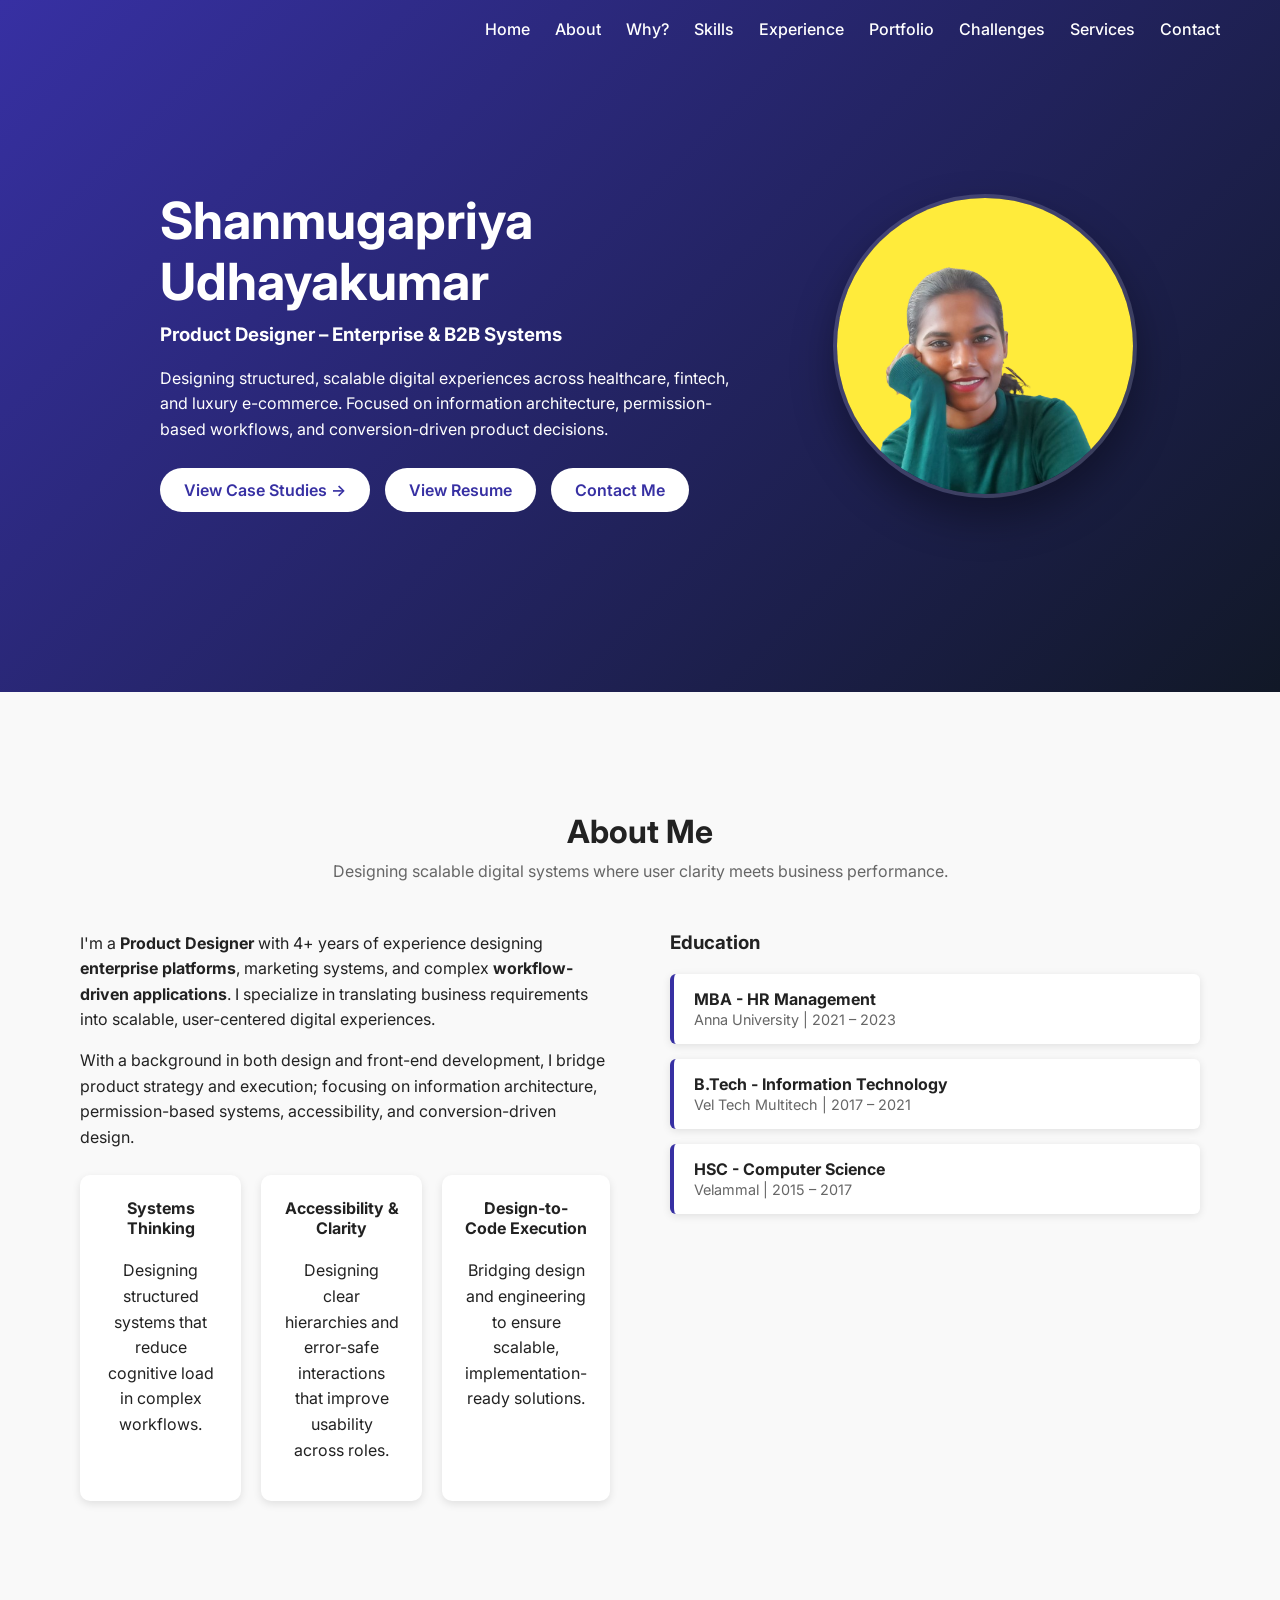
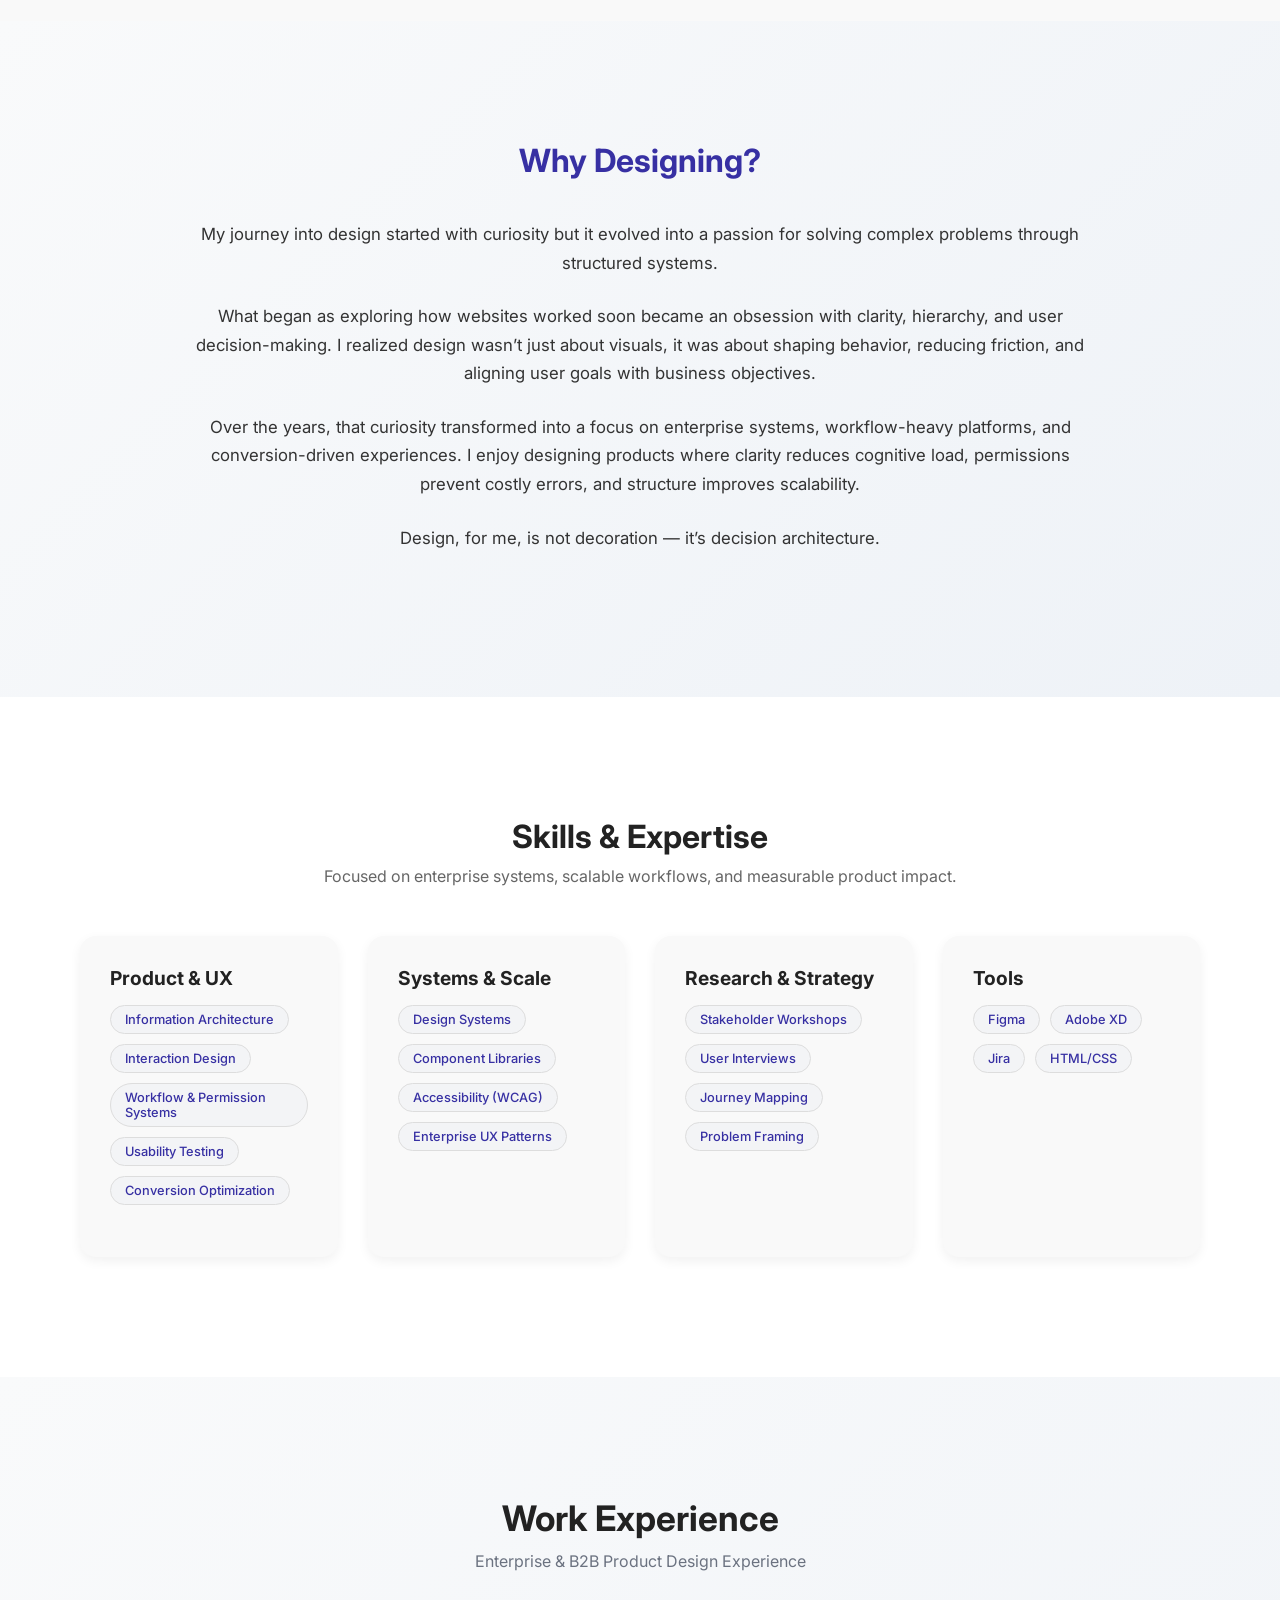
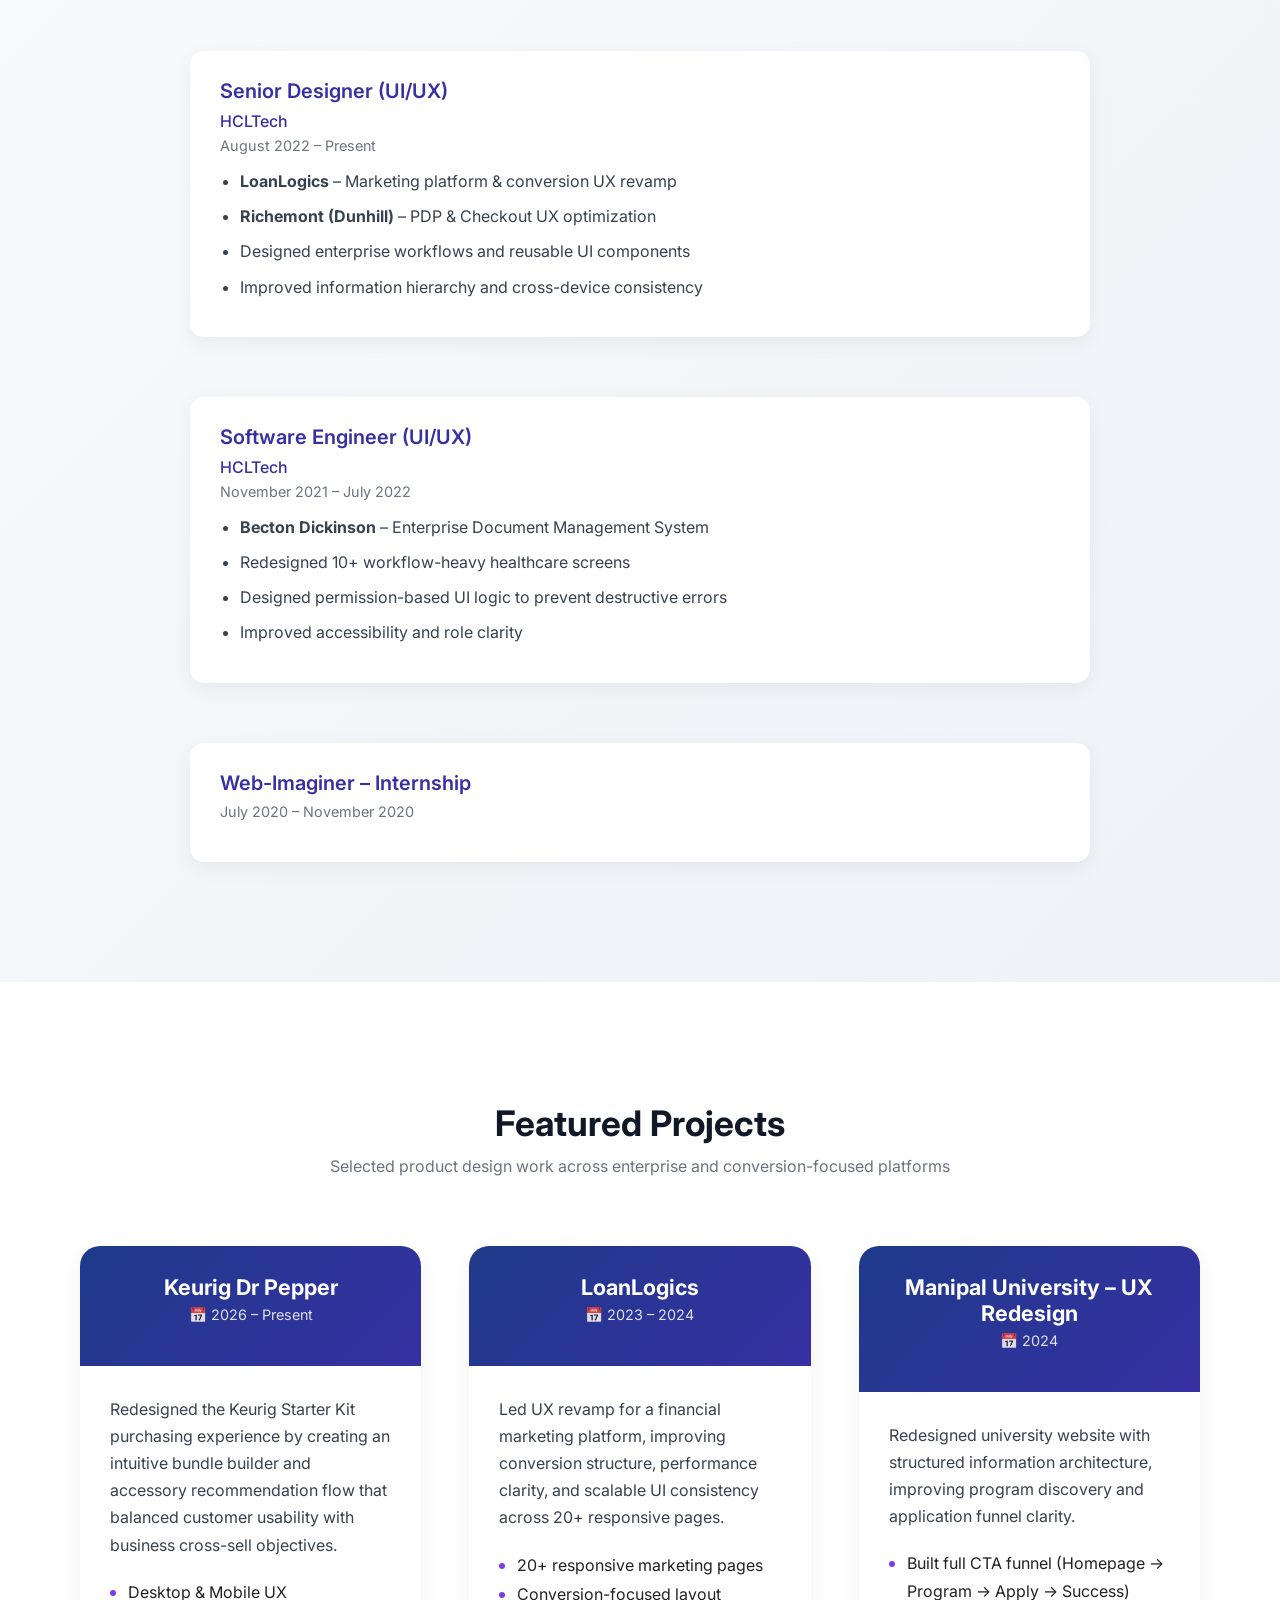
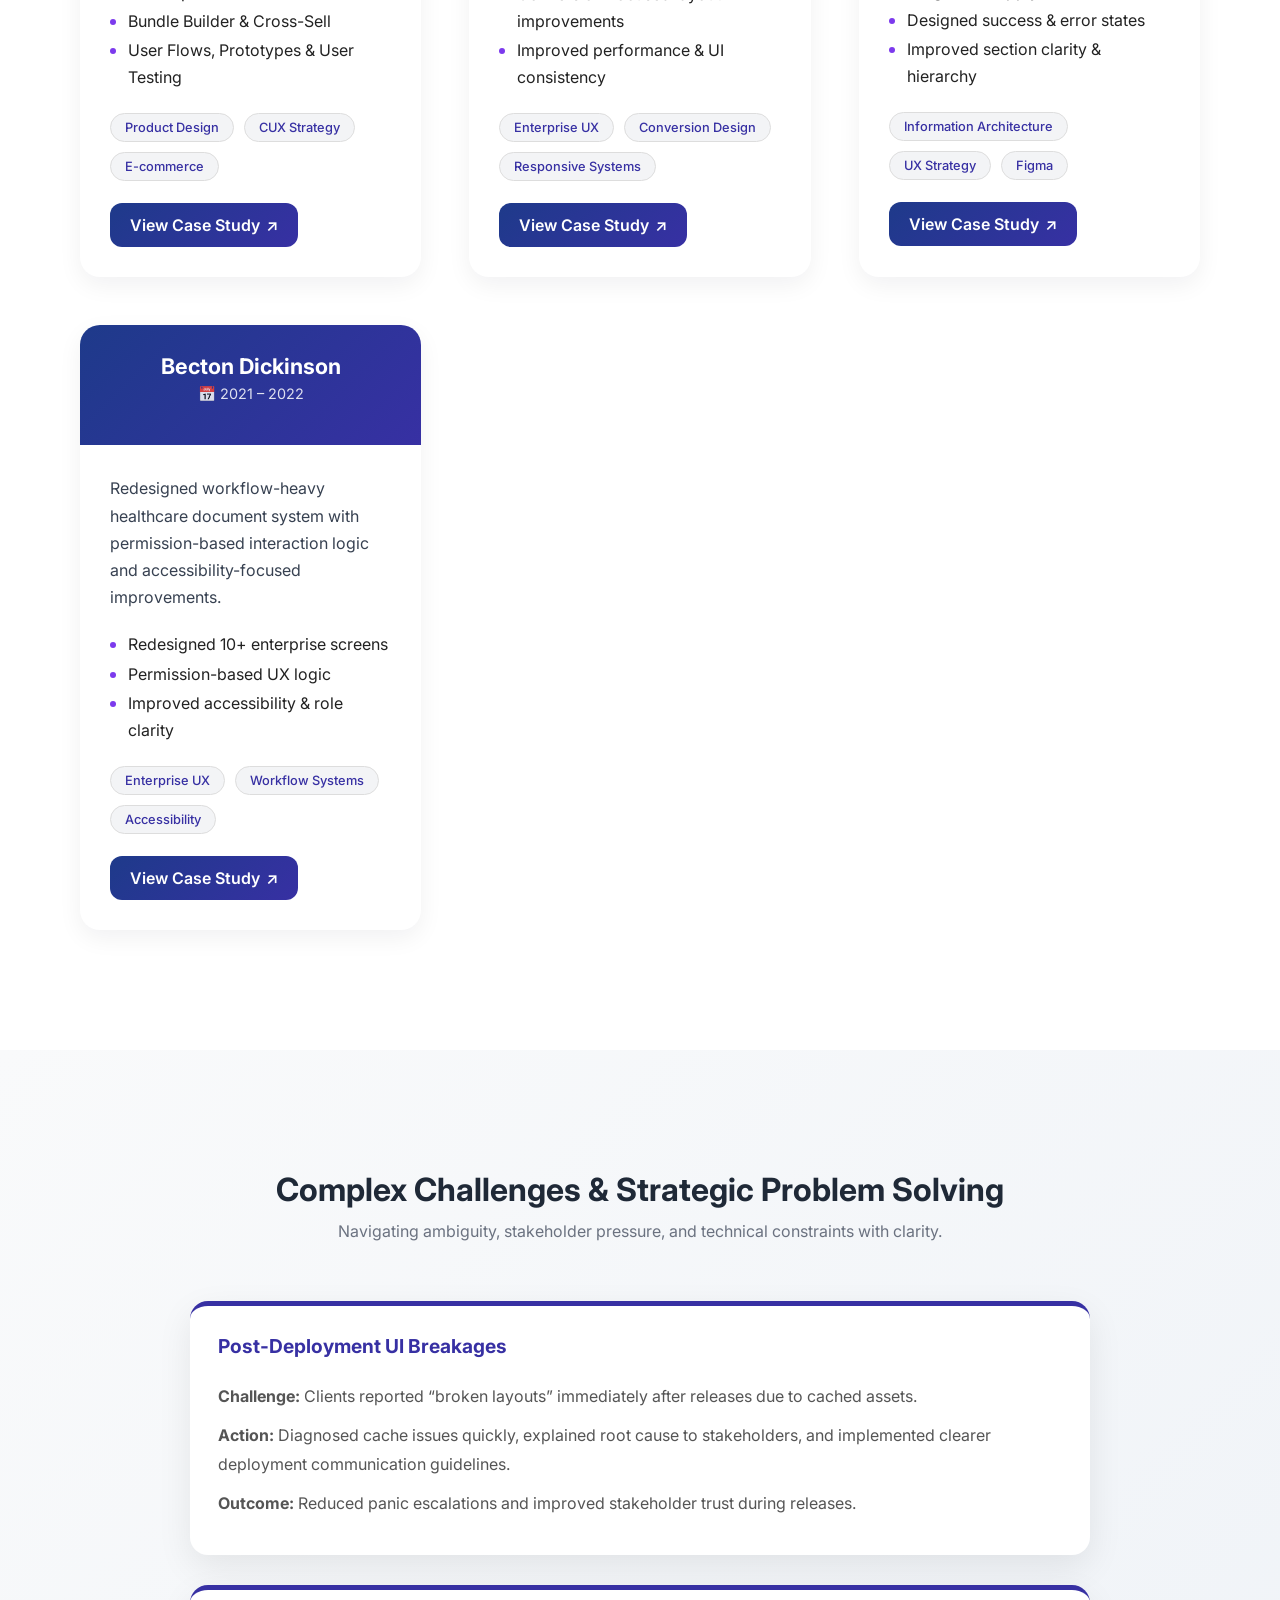
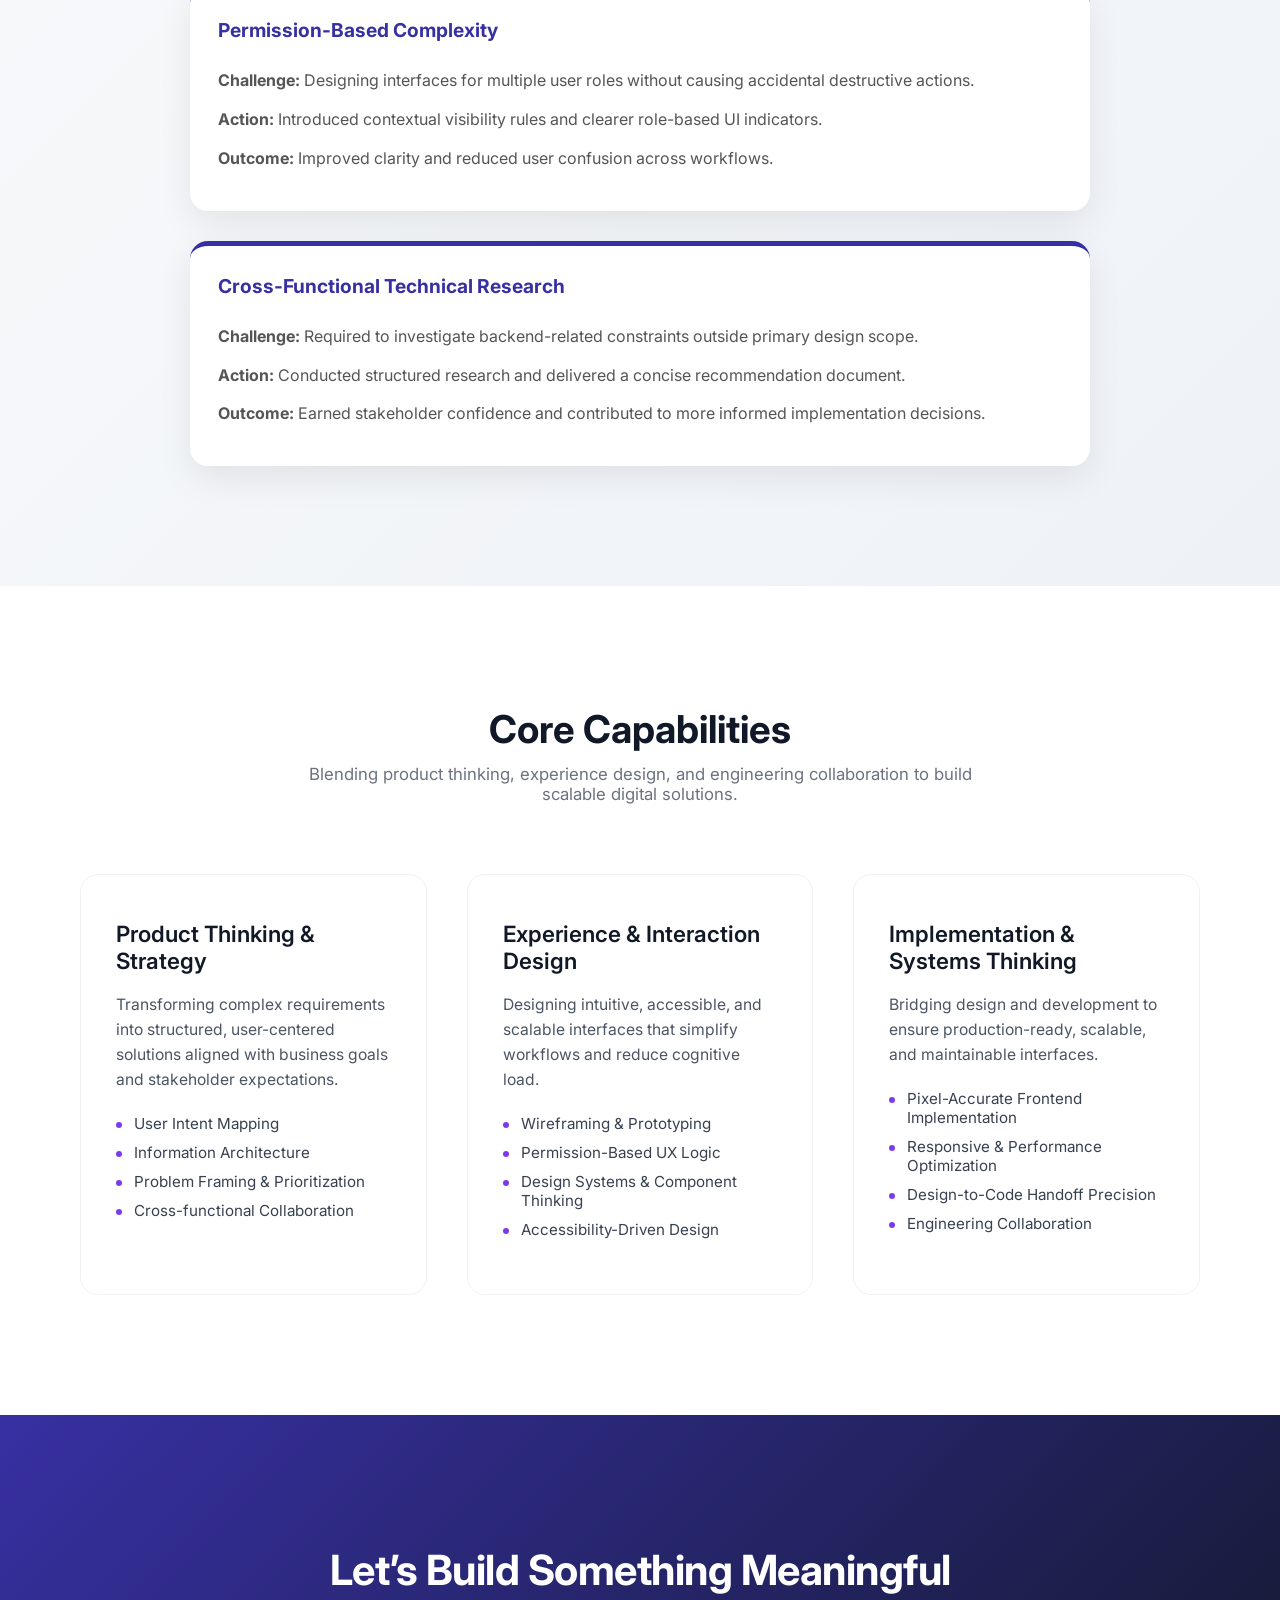
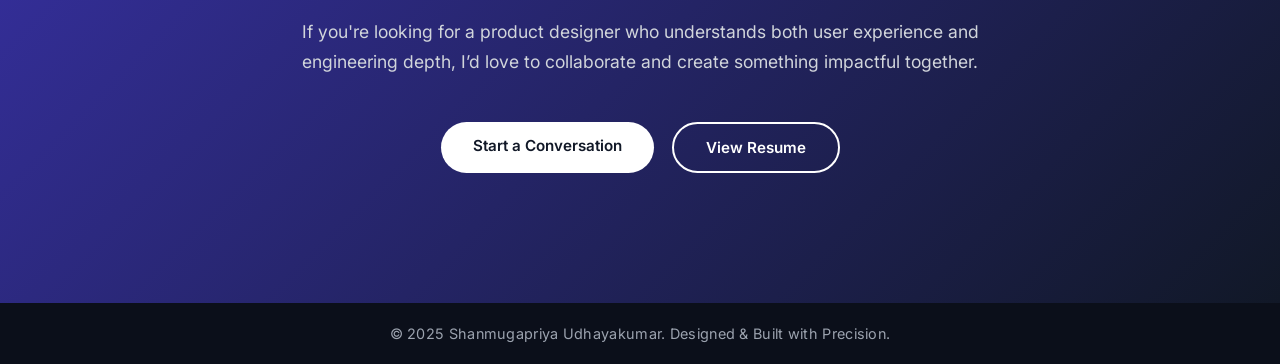
==== commit 276f918e: "Update index.html" ====
--- a/index.html
+++ b/index.html
@@ -45,7 +45,7 @@
 Focused on information architecture, permission-based workflows, and conversion-driven product decisions.</p>
     <div class="hero-buttons">
       <a href="#portfolio" class="btn primary">View Case Studies →</a>
-      <a href="assets/Shanmugapriya_Product_Designer.pdf" class="btn outline" target="_blank">View Resume</a>
+      <a href="assets/ShanmugapriyaUdhayakumar.pdf" class="btn outline" target="_blank">View Resume</a>
        <a href="mailto:shanmupriya0107@gmail.com" class="btn secondary">Contact Me</a>
     </div>
   </div>
@@ -217,6 +217,37 @@
 
   <div class="projects-grid">
 
+    <!-- Dr Pepper KDP -->
+    <div class="project-card loanlogics">
+      <div class="project-header">
+        <h3>Keurig Dr Pepper</h3>
+        <p class="date">📅 2026 – Present</p>
+      </div>
+
+      <div class="project-body">
+        <p class="desc">
+          Redesigned the Keurig Starter Kit purchasing experience by creating an intuitive bundle builder and accessory recommendation 
+          flow that balanced customer usability with business cross-sell objectives.
+        </p>
+
+        <ul>
+          <li>Desktop & Mobile UX</li>
+          <li>Bundle Builder & Cross-Sell</li>
+          <li>User Flows, Prototypes & User Testing</li>
+        </ul>
+
+        <div class="tags">
+          <span>Product Design</span>
+          <span>CUX Strategy</span>
+          <span>E-commerce</span>
+        </div>
+
+        <a href="projects/kdp.html" class="btn project-btn">
+          View Case Study <span class="arrow">↗</span>
+        </a>
+      </div>
+    </div>
+
     <!-- LoanLogics -->
     <div class="project-card loanlogics">
       <div class="project-header">
--- a/css/style.css
+++ b/css/style.css
@@ -39,7 +39,7 @@
 }
 
 body.scrolled .logo {
-  color: #8b3dff;
+  color: #3730A3;
 }
 
 .logo span {
@@ -77,7 +77,7 @@
   display: none;
   font-size: 1.8rem;
   cursor: pointer;
-  color: #8b3dff;
+  color: #3730A3;
   transition: color 0.2s ease-in-out;
 }
 
@@ -96,7 +96,7 @@
   /* Always visible logo on smaller devices */
   .logo {
     font-size: 1rem;
-    color: #8b3dff;
+    color: #3730A3;
   }
 
   .nav-links {
@@ -114,7 +114,7 @@
   }
 
   .nav-links a {
-    color: #8b3dff;
+    color: #3730A3;
   }
 
   /* Hamburger icon visible always */
@@ -123,7 +123,7 @@
     position: absolute;
     right: 30px;
     
-    color: #8b3dff;
+    color: #3730A3;
   }
 
   .menu-toggle:checked + .menu-icon + nav .nav-links {
@@ -137,13 +137,13 @@
   }
 
   body.scrolled .logo {
-    color: #8b3dff;
+    color: #3730A3;
   }
 }
 
 /* HERO SECTION */
 .hero {
-  background: #8b3dff;
+  background: linear-gradient(135deg, #3730A3 0%, #111827 100%);;
   color: #fff;
   display: flex;
   align-items: center;
@@ -189,19 +189,18 @@
 }
 
 .primary {
-  background: #f06292;
-  color: #fff;
+  background: #fff;
+    color: #3730A3;
 }
 
 .secondary {
   background: #fff;
-  color: #8b3dff;
+  color: #3730A3;
 }
 
 .outline {
-  background: rgba(255, 255, 255, 0.1);
-  border: 1px solid #fff;
-  color: #fff;
+  background: #fff;
+    color: #3730A3;
 }
 
 .btn:hover {
@@ -221,13 +220,12 @@
   width: 304px;
   height: 304px;
   border-radius: 50%;
-  background: #ffeb3b;
-  border: 8px solid #e85dff;
+  border: 4px solid rgba(255, 255, 255, 0.15);
+  box-shadow: 0 20px 40px rgba(0, 0, 0, 0.35);
   display: flex;
   align-items: center;
   justify-content: center;
   overflow: hidden;
-  box-shadow: 0 10px 25px rgba(0, 0, 0, 0.2);
 }
 
 .img-circle img {
@@ -315,7 +313,7 @@
   background: #fff;
   border-radius: 10px;
   box-shadow: 0 3px 8px rgba(0,0,0,0.1);
-  padding: 20px;
+  padding: 23px;
   text-align: center;
   flex: 1;
 }
@@ -344,7 +342,7 @@
 
 .education li {
   background: #fff;
-  border-left: 4px solid #8b3dff;
+  border-left: 4px solid #3730A3;
   padding: 15px 20px;
   border-radius: 6px;
   box-shadow: 0 2px 8px rgba(0,0,0,0.1);
@@ -358,14 +356,14 @@
 /* WHY DESIGNING */
 .why-designing {
   position: relative;
-  background: linear-gradient(135deg, #f8f4ff, #ffffff);
+  background: linear-gradient(135deg, #F9FAFB 0%, #EEF2F7 100%);
   text-align: center;
   padding: 120px 80px;
   overflow: hidden;
 }
 
 .why-designing h2 {
-  color: #8b3dff;
+  color: #3730A3;
   font-size: 2rem;
   margin-bottom: 40px;
 }
@@ -378,51 +376,6 @@
   font-size: 1.05rem;
 }
 
-/* FLOATING ICONS NEAR TEXT */
-.float-icon {
-  position: absolute;
-  font-size: 1.8rem;
-  color: #8b3dff;
-  opacity: 0.5;
-  user-select: none;
-  animation: float 3s ease-in-out infinite;
-}
-
-/* Gentle float animation */
-@keyframes float {
-  0%, 100% { transform: translateY(0); }
-  50% { transform: translateY(-8px); }
-}
-
-/* New placement — near content */
-.icon-1 { top: 90px; left: 15%; animation-delay: 0s; }
-.icon-2 { top: 230px; right: 12%; animation-delay: 0.5s; }
-.icon-3 { bottom: 150px; left: 18%; animation-delay: 1s; }
-.icon-4 { bottom: 90px; right: 15%; animation-delay: 1.5s; }
-
-/* RESPONSIVE */
-@media (max-width: 992px) {
-  .float-icon {
-    font-size: 1.4rem;
-    opacity: 0.45;
-  }
-  .icon-1 { left: 10%; }
-  .icon-2 { right: 8%; }
-  .icon-3 { left: 12%; }
-  .icon-4 { right: 10%; }
-}
-
-@media (max-width: 600px) {
-  .float-icon {
-    font-size: 1.1rem;
-    opacity: 0.4;
-  }
-  .icon-1 { top: 70px; left: 8%; }
-  .icon-2 { top: 180px; right: 6%; }
-  .icon-3 { bottom: 130px; left: 10%; }
-  .icon-4 { bottom: 70px; right: 8%; }
-}
-
 
 /* SKILLS SECTION */
 .skills-section {
@@ -452,7 +405,7 @@
   border-radius: 16px;
   padding: 30px;
   text-align: left;
-  box-shadow: 0 4px 10px rgba(0,0,0,0.05);
+  box-shadow: 0 4px 12px rgba(0,0,0,0.06);
   transition: all 0.3s;
 }
 
@@ -474,7 +427,7 @@
 .tags {
   display: flex;
   flex-wrap: wrap;
-  gap: 8px;
+  gap: 10px;
 }
 
 .tags span {
@@ -486,281 +439,268 @@
   color: #444;
 }
 
-/* WORK EXPERIENCE */
+/* ===========================
+   WORK EXPERIENCE SECTION
+=========================== */
 
 .experience-section {
-  background: #f9f9f9;
+  background: linear-gradient(135deg, #F9FAFB 0%, #EEF2F7 100%);
   padding: 120px 80px;
   text-align: center;
 }
 
 .experience-section h2 {
-  font-size: 2rem;
-  margin-bottom: 10px;
+  font-size: 2.2rem;
+  font-weight: 700;
+  margin-bottom: 12px;
 }
 
 .experience-section .subtitle {
-  color: #666;
-  margin-bottom: 60px;
-}
+  color: #6b7280;
+  font-size: 1rem;
+  margin-bottom: 80px;
+}
+
+/* ===========================
+   TIMELINE STRUCTURE
+=========================== */
 
 .timeline {
+  max-width: 900px;
+  margin: 0 auto;
+  display: flex;
+  flex-direction: column;
+  gap: 60px; /* more breathing space */
+}
+
+/* ===========================
+   TIMELINE ITEM
+=========================== */
+
+.timeline-item {
+  display: flex;
+  align-items: flex-start;
+  gap: 25px;
   position: relative;
-  max-width: 800px;
-  margin: 0 auto;
-  display: flex;
-  flex-direction: column;
-  gap: 40px;
-}
-
-.timeline::before {
-  content: "";
-  position: absolute;
-  left: 20px;
-  top: 0;
-  bottom: 0;
-  width: 3px;
-  background: #d3b5ff;
-}
-
-.timeline-item {
-  display: flex;
-  align-items: flex-start;
-  gap: 20px;
-  position: relative;
-}
-
-.timeline-icon {
-  background: rgb(233 213 255);
-  color: #fff;
-  font-size: 20px;
-  padding: 10px;
-  border-radius: 50%;
-  width: 45px;
-  height: 45px;
-  display: flex;
-  align-items: center;
-  justify-content: center;
-  box-shadow: 0 3px 8px rgba(0, 0, 0, 0.15);
-  transition: all 0.3s ease;
-}
+}
+
+/* CARD */
 
 .timeline-content {
-  background: #fff;
-  padding: 20px 25px;
-  border-radius: 12px;
-  box-shadow: 0 3px 8px rgba(0, 0, 0, 0.1);
+  background: #ffffff;
+  padding: 28px 30px;
+  border-radius: 14px;
+  box-shadow: 0 6px 20px rgba(0, 0, 0, 0.06);
   text-align: left;
   flex: 1;
   transition: all 0.3s ease;
 }
 
+/* ===========================
+   TEXT HIERARCHY
+=========================== */
+
 .timeline-content h3 {
-  font-size: 1.1rem;
+  font-size: 1.25rem;
   font-weight: 600;
-  margin-bottom: 5px;
+  margin-bottom: 8px;
+  color: #3730A3;
 }
 
 .company {
-  color: #8b3dff;
+  color: #3730A3;
   font-weight: 500;
-  margin-bottom: 3px;
-}
-
-/*.date {
-  color: #666;
+  margin-bottom: 6px;
+}
+
+.date {
+  display: block;
+  color: #6b7280;
   font-size: 0.9rem;
-} */
-
-/* LIGHT COLOR VARIATION ON HOVER */
+  margin-bottom: 14px;
+}
+
+/* BULLETS */
+
+.timeline-content ul {
+  margin-top: 8px;
+  padding-left: 20px;
+  line-height: 1.7;
+  color: #374151;
+}
+
+.timeline-content ul li {
+  margin-bottom: 8px;
+}
+
+/* ===========================
+   HOVER EFFECT (SUBTLE)
+=========================== */
+
 .timeline-item:hover .timeline-content {
-  background: #f7f0ff; /* Light lavender shade */
-  box-shadow: 0 6px 20px rgba(139, 61, 255, 0.15);
-  transform: translateY(-4px);
-}
-
-.timeline-item:hover .timeline-icon {
-  background: #d9bfff; /* Softer purple */
-  color: #fff;
-  box-shadow: 0 4px 12px rgba(139, 61, 255, 0.25);
-  transform: scale(1.05);
-}
-
-/* RESPONSIVE */
+   box-shadow: 0 14px 35px rgba(15, 23, 42, 0.12); /* deep slate shadow */
+  transform: translateY(-6px);
+  transition: all 0.35s ease;
+}
+
+/* ===========================
+   RESPONSIVE
+=========================== */
+
 @media (max-width: 768px) {
-  .why-designing,
-  .skills-section,
   .experience-section {
     padding: 80px 30px;
   }
 
   .timeline::before {
-    left: 10px;
+    left: 18px;
+  }
+
+  .timeline {
+    gap: 40px;
   }
 
   .timeline-item {
-    gap: 15px;
-  }
-
-  .timeline-icon {
-    width: 40px;
-    height: 40px;
-    font-size: 18px;
+    gap: 18px;
   }
 }
 
 /* FEATURED PROJECTS */
 .featured-projects {
-  background: #fff;
+  background: #ffffff;
   padding: 120px 80px;
   text-align: center;
 }
 
 .featured-projects h2 {
-  font-size: 2rem;
+  font-size: 2.2rem;
   font-weight: 700;
-  margin-bottom: 8px;
-  color: #222;
+  margin-bottom: 12px;
+  color: #111827;
 }
 
 .featured-projects .subtitle {
-  color: #666;
-  margin-bottom: 60px;
-}
-
+  color: #6b7280;
+  margin-bottom: 70px;
+  font-size: 1rem;
+}
+
+/* GRID */
 .projects-grid {
   display: grid;
   grid-template-columns: repeat(auto-fit, minmax(340px, 1fr));
-  gap: 40px;
-  justify-content: center;
-}
-
-/* CARD STYLING */
+  gap: 48px;
+}
+
+/* CARD */
 .project-card {
-  background: #fff;
+  background: #ffffff;
   border-radius: 20px;
   overflow: hidden;
-  box-shadow: 0 5px 15px rgba(0, 0, 0, 0.08);
-  transition: all 0.3s ease;
+  box-shadow: 0 8px 25px rgba(17, 24, 39, 0.06);
+  transition: all 0.35s ease;
   display: flex;
   flex-direction: column;
 }
 
 .project-card:hover {
-  transform: translateY(-8px);
-  box-shadow: 0 10px 25px rgba(0, 0, 0, 0.15);
-}
-
-/* Gradient Headers */
+  transform: translateY(-10px);
+  box-shadow: 0 20px 40px rgba(17, 24, 39, 0.12);
+}
+
+/* HEADERS */
 .project-header {
-  padding: 25px;
+  padding: 28px;
   color: #fff;
-  border-top-left-radius: 20px;
-  border-top-right-radius: 20px;
-}
-
-.project-card.cartier .project-header {
-  background: linear-gradient(135deg, #2b2b2b, #a58b68);
-}
-
+}
+
+/* More mature gradients */
 .project-card.loanlogics .project-header {
-  background: linear-gradient(135deg, #5a00d6, #9d4dff);
+  background: linear-gradient(135deg, #1e3a8a, #3730a3);
+}
+
+.project-card.manipal .project-header {
+  background: linear-gradient(135deg, #1e3a8a, #3730a3);
 }
 
 .project-card.becton .project-header {
-  background: linear-gradient(135deg, #b30086, #d85bff);
+  background: linear-gradient(135deg, #1e3a8a, #3730a3);
 }
 
 .project-header h3 {
-  font-size: 1.4rem;
+  font-size: 1.35rem;
   font-weight: 700;
-  margin-bottom: 5px;
+  margin-bottom: 6px;
 }
 
 .project-header .date {
   font-size: 0.9rem;
-  opacity: 0.9;
+  opacity: 0.85;
+  color: #fff;
 }
 
 /* BODY */
 .project-body {
-  padding: 28px;
+  padding: 30px;
   text-align: left;
 }
 
 .project-body .desc {
-  color: #444;
-  line-height: 1.6;
-  margin-bottom: 15px;
-}
-
-.project-body h4 {
-  font-size: 1rem;
-  color: #111;
-  margin-bottom: 10px;
-  font-weight: 600;
-}
-
-
-
-/* Bulleted List */
+  color: #374151;
+  line-height: 1.7;
+  margin-bottom: 18px;
+}
+
+/* LIST */
 .project-body ul {
-  list-style: disc;
-  margin-left: 20px;
-  margin-bottom: 20px;
+  margin-left: 18px;
+  margin-bottom: 22px;
   line-height: 1.7;
 }
 
-.project-body ul li {
-  margin-bottom: 8px;
-  color: #000; /* text stays black */
-}
-
 .project-body ul li::marker {
-  color: rgb(147, 51, 234); /* only bullet is purple */
-  font-size: 1.2rem; /* increase bullet size slightly */
-}
-
-
-/* Tags */
+  color: #7c3aed;
+  font-size: 1.1rem;
+}
+
+/* TAGS */
 .tags {
   display: flex;
   flex-wrap: wrap;
-  gap: 8px;
-  margin-bottom: 18px;
+  gap: 10px;
+  margin-bottom: 22px;
 }
 
 .tags span {
-  background: rgba(139, 61, 255, 0.1);
-  color: #8b3dff;
-  padding: 6px 12px;
-  border-radius: 20px;
-  font-size: 0.85rem;
+  background: #f3f4f6;
+  color: #3730a3;
+  padding: 6px 14px;
+  border-radius: 999px;
+  font-size: 0.8rem;
   font-weight: 500;
 }
 
-/* Button + Arrow Animation */
+/* BUTTON */
 .project-btn {
   display: inline-flex;
   align-items: center;
-  justify-content: center;
   gap: 6px;
-  padding: 12px 18px;
-  background: linear-gradient(135deg, #7c2fff, #a96dff);
+  padding: 12px 20px;
+  background: linear-gradient(135deg, #1e3a8a, #3730a3);
   color: #fff;
   border-radius: 12px;
+  font-weight: 600;
   text-decoration: none;
-  font-weight: 600;
   transition: all 0.3s ease;
+}
+
+.project-btn:hover {
+  transform: translateY(-2px);
+  box-shadow: 0 10px 20px rgba(99, 102, 241, 0.25);
 }
 
 .project-btn .arrow {
   transition: transform 0.3s ease;
-}
-
-.project-btn:hover {
-  background: linear-gradient(135deg, #5e1bcc, #8b3dff);
-  transform: translateY(-2px);
 }
 
 .project-btn:hover .arrow {
@@ -804,7 +744,7 @@
 }
 
 .popup-content h4.project-subtitle {
-  color: #8b3dff;
+  color: #3730A3;
   margin-bottom: 15px;
   font-weight: 600;
 }
@@ -852,65 +792,74 @@
 }
 
 
-/* CHALLENGES SECTION */
+/* LL-process-images */
+.LL-process-images {
+  display: grid;
+  grid-template-columns: repeat(auto-fit, minmax(220px, 1fr));
+  gap: 20px;
+  max-width: 900px;
+  margin: 20px 0 40px;
+}
+
+.LL-process-images img {
+  width: 100%;
+  height: auto;
+  border-radius: 10px;
+  box-shadow: 0 6px 18px rgba(0, 0, 0, 0.12);
+}
+
+
 .challenges-section {
-  background: linear-gradient(135deg, #faf7ff, #ffffff);
+  background: linear-gradient(135deg, #F9FAFB 0%, #EEF2F7 100%);
   text-align: center;
   padding: 120px 80px;
 }
 
 .challenges-section h2 {
-  color: #8b3dff;
+  color: #1f2937;
   font-size: 2rem;
-  margin-bottom: 10px;
+  margin-bottom: 12px;
 }
 
 .challenges-section .subtitle {
-  color: #666;
-  font-size: 1.05rem;
+  color: #6b7280;
+  font-size: 1rem;
   margin-bottom: 60px;
 }
 
 .challenge-container {
   display: flex;
   flex-direction: column;
-  gap: 25px;
+  gap: 30px;
   max-width: 900px;
   margin: 0 auto;
 }
 
 .challenge-card {
-  background: #fff;
-  border-left: 5px solid #d3b5ff;
-  padding: 25px 30px;
-  border-radius: 10px;
-  box-shadow: 0 4px 12px rgba(0, 0, 0, 0.05);
+  background: #ffffff;
+  padding: 35px;
+  border-radius: 14px;
+  box-shadow: 0 8px 25px rgba(0, 0, 0, 0.06);
   text-align: left;
   transition: all 0.3s ease;
-  position: relative;
+}
+
+.challenge-card h3 {
+  margin-bottom: 15px;
+  font-size: 1.2rem;
+  color: #3730A3;
+}
+
+.challenge-card p {
+  font-size: 1rem;
+  line-height: 1.6;
+  color: #374151;
+  margin-bottom: 10px;
 }
 
 .challenge-card:hover {
-  background: #f7f0ff;
-  transform: translateY(-4px);
-  box-shadow: 0 8px 18px rgba(139, 61, 255, 0.15);
-  border-left-color: #8b3dff;
-}
-
-.challenge-card p {
-  color: #333;
-  font-size: 1.05rem;
-  line-height: 1.7;
-  margin: 0;
-}
-
-.challenge-card::before {
-  content: "💡";
-  position: absolute;
-  left: -38px;
-  top: 22px;
-  font-size: 1.2rem;
-  opacity: 0.8;
+  transform: translateY(-6px);
+  box-shadow: 0 12px 35px rgba(124, 58, 237, 0.15);
 }
 
 /* INTRO CARD (first paragraph) */
@@ -946,197 +895,275 @@
   }
 }
 
-
-/* ===== Services Section ===== */
-.services {
+/* Popup Background */
+.popup-overlay {
+  position: fixed;
+  top: 0;
+  left: 0;
+  width: 100%;
+  height: 100%;
+  background: rgba(0,0,0,0.6);
+  display: none;
+  justify-content: center;
+  align-items: center;
+  z-index: 9999;
+  padding: 20px;
+}
+
+/* Popup Box */
+.popup-container {
+  background: #fff;
+  width: 90%;
+  max-width: 800px;
+  max-height: 90vh;
+  overflow-y: auto;
+  padding: 25px;
+  border-radius: 12px;
+  position: relative;
+  box-sizing: border-box;
+}
+
+/* Close button */
+.close-popup {
+  position: absolute;
+  right: 15px;
+  top: 10px;
+  font-size: 28px;
+  cursor: pointer;
+  color: #333;
+}
+
+/* Responsive Video Wrapper */
+.responsive-video {
+  width: 100%;
+  position: relative;
+  padding-bottom: 56.25%; /* 16:9 ratio */
+  margin-bottom: 20px;
+}
+
+.responsive-video video {
+  position: absolute;
+  width: 100%;
+  height: 100%;
+  border-radius: 10px;
+  object-fit: cover;
+}
+
+/* Process Images */
+.process-image {
+  width: 100%;
+  margin: 15px 0;
+  border-radius: 10px;
+  object-fit: contain;
+}
+
+/* Scrollbar inside popup */
+.popup-container::-webkit-scrollbar {
+  width: 8px;
+}
+
+.popup-container::-webkit-scrollbar-thumb {
+  background: #ccc;
+  border-radius: 4px;
+}
+
+
+/* ===== Core Capabilities Section ===== */
+.capabilities {
   padding: 120px 80px;
-  background-color: #fff;
+  background: #ffffff;
   text-align: center;
 }
 
-.services .section-title {
-  font-size: 2.2rem;
+.capabilities .section-title {
+  font-size: 2.4rem;
   font-weight: 700;
-  margin-bottom: 10px;
-  color: #111;
-}
-
-.services .section-subtitle {
-  color: #666;
-  font-size: 1rem;
-  margin-bottom: 60px;
-}
-
-.services-container {
+  color: #111827;
+  margin-bottom: 12px;
+}
+
+.capabilities .section-subtitle {
+  font-size: 1.05rem;
+  color: #6b7280;
+  margin-bottom: 70px;
+  max-width: 700px;
+  margin-left: auto;
+  margin-right: auto;
+}
+
+.capabilities-container {
   display: grid;
   grid-template-columns: repeat(auto-fit, minmax(320px, 1fr));
   gap: 40px;
-  max-width: 1100px;
+  max-width: 1150px;
   margin: 0 auto;
 }
 
-.service-card {
-  background: #fff;
-  border-radius: 20px;
-  box-shadow: 0 4px 20px rgba(0, 0, 0, 0.08);
-  padding: 40px 30px;
+.capability-card {
+  background: #ffffff;
+  border: 1px solid #f1f1f1;
+  border-radius: 18px;
+  padding: 45px 35px;
   text-align: left;
   transition: all 0.3s ease;
 }
 
-.service-card:hover {
-  transform: translateY(-8px);
-  box-shadow: 0 10px 25px rgba(0, 0, 0, 0.12);
-}
-
-.service-icon {
-  width: 50px;
-  height: 50px;
-  border-radius: 12px;
-  display: flex;
-  align-items: center;
-  justify-content: center;
-  margin-bottom: 25px;
+.capability-card:hover {
+  transform: translateY(-6px);
+  box-shadow: 0 12px 35px rgba(0, 0, 0, 0.06);
+  border-color: #e5e7eb;
+}
+
+.capability-card h3 {
   font-size: 1.4rem;
-  color: #fff;
-}
-
-.icon-purple {
-  background: #7c3aed;
-}
-
-.icon-pink {
-  background: #ec4899;
-}
-
-.service-card h3 {
-  font-size: 1.2rem;
   font-weight: 600;
-  color: #222;
-  margin-bottom: 15px;
-}
-
-.service-card p {
-  color: #555;
-  font-size: 0.95rem;
-  margin-bottom: 20px;
+  color: #111827;
+  margin-bottom: 18px;
+}
+
+.capability-card p {
+  font-size: 0.98rem;
+  color: #4b5563;
+  margin-bottom: 22px;
   line-height: 1.6;
 }
 
-.service-card ul {
+.capability-card ul {
   list-style: none;
   padding-left: 0;
 }
 
-.service-card ul li {
-  color: #6b21a8;
+.capability-card ul li {
+  position: relative;
+  padding-left: 18px;
+  margin-bottom: 10px;
   font-size: 0.95rem;
-  margin-bottom: 8px;
-  display: flex;
-  align-items: center;
-}
-
-.service-card ul li::before {
-  content: "•";
-  color: #8b3dff;
-  font-size: 1.2rem;
-  margin-right: 8px;
+  color: #374151;
+}
+
+.capability-card ul li::before {
+  content: "";
+  position: absolute;
+  left: 0;
+  top: 8px;
+  width: 6px;
+  height: 6px;
+  background-color: #7c3aed;
+  border-radius: 50%;
 }
 
 /* Responsive */
 @media (max-width: 768px) {
-  .services {
+  .capabilities {
     padding: 80px 30px;
   }
 
-  .services-container {
+  .capabilities .section-title {
+    font-size: 2rem;
+  }
+
+  .capabilities-container {
     gap: 25px;
   }
 
-  .service-card {
-    padding: 30px 25px;
-  }
-}
-
-
-@keyframes fadeIn {
-  from { opacity: 0; transform: translateY(-10px); }
-  to { opacity: 1; transform: translateY(0); }
-}
-
-/* Let's Work Together Section */
+  .capability-card {
+    padding: 35px 25px;
+  }
+}
+
+/* ===== Let's Work Together Section ===== */
 .work-together {
-  background: linear-gradient(135deg, #7c3aed, #ec4899);
-  color: #fff;
+  background: linear-gradient(135deg, #3730A3 0%, #111827 100%);
+  color: #ffffff;
   text-align: center;
-  padding: 120px 60px;
-  position: relative;
-  overflow: hidden;
+  padding: 130px 60px;
 }
 
 .work-content {
-  max-width: 800px;
+  max-width: 720px;
   margin: 0 auto;
-  z-index: 2;
-  position: relative;
 }
 
 .work-together h2 {
-  font-size: 2.5rem;
+  font-size: 2.6rem;
   font-weight: 700;
-  margin-bottom: 20px;
+  margin-bottom: 22px;
+  letter-spacing: -0.5px;
 }
 
 .work-together p {
   font-size: 1.1rem;
   line-height: 1.7;
-  color: #fce7f3;
-  margin-bottom: 40px;
-}
-
+  color: #d1d5db;
+  margin-bottom: 45px;
+}
+
+/* Buttons */
 .work-buttons {
   display: flex;
   justify-content: center;
-  gap: 20px;
+  gap: 18px;
   flex-wrap: wrap;
 }
 
+.work-together .btn {
+  padding: 14px 32px;
+  border-radius: 50px;
+  font-weight: 600;
+  font-size: 0.95rem;
+  transition: all 0.3s ease;
+  text-decoration: none;
+  display: inline-block;
+}
+
+/* Primary */
 .work-together .btn.primary {
-  background: #fff;
-  color: #8b3dff;
-}
-
+  background: #ffffff;
+  color: #111827;
+  border: none;
+}
+
+.work-together .btn.primary:hover {
+  background: #f3f4f6;
+  transform: translateY(-2px);
+}
+
+/* Outline */
 .work-together .btn.outline {
-  border: 2px solid #fff;
-  color: #fff;
+  border: 2px solid #ffffff;
+  color: #ffffff;
   background: transparent;
 }
 
-.work-together .btn:hover {
-  transform: scale(1.07);
-}
-
-/* Footer */
+.work-together .btn.outline:hover {
+  background: rgba(255, 255, 255, 0.1);
+  transform: translateY(-2px);
+}
+
+/* ===== Footer ===== */
 .footer {
-  background: #111;
-  color: #aaa;
+  background: #0b0f1a;
+  color: #9ca3af;
   text-align: center;
-  padding: 20px 0;
+  padding: 22px 0;
   font-size: 0.9rem;
-}
-
+  letter-spacing: 0.3px;
+}
+
+/* Responsive */
 @media (max-width: 768px) {
   .work-together {
-    padding: 80px 30px;
-  }
+    padding: 90px 30px;
+  }
+
   .work-together h2 {
     font-size: 2rem;
   }
+
   .work-together p {
     font-size: 1rem;
   }
 }
-
 
 /* RESPONSIVE */
 @media (max-width: 768px) {
@@ -1175,3 +1202,404 @@
     flex-direction: column;
   }
 }
+
+
+/* ================= CASE STUDY NAVBAR ================= */
+
+.cs-navbar {
+  position: fixed;
+  top: 0;
+  width: 100%;
+  background: #ffffff;
+  z-index: 999;
+  box-shadow: 0 2px 12px rgba(0, 0, 0, 0.08);
+}
+
+.cs-nav-wrapper {
+  max-width: 1200px;
+  margin: auto;
+  padding: 18px 20px;
+  display: flex;
+  align-items: center;
+  justify-content: space-between;
+}
+
+/* Logo */
+.cs-logo {
+  font-size: 1.15rem;
+  font-weight: 600;
+  
+  color: #3730A3
+}
+
+.cs-logo span {
+  color: #3730A3;
+}
+
+/* Desktop Links */
+.cs-nav-links {
+  display: flex;
+  gap: 26px;
+}
+
+.cs-nav-links a {
+  text-decoration: none;
+  font-size: 0.95rem;
+  color: #333;
+  font-weight: 500;
+}
+
+.cs-nav-links a:hover {
+  color: #3730A3;
+}
+
+/* Hamburger */
+#cs-menu-toggle {
+  display: none;
+}
+
+.cs-hamburger {
+  display: none;
+  flex-direction: column;
+  cursor: pointer;
+}
+
+.cs-hamburger span {
+  width: 25px;
+  height: 3px;
+  background: #333;
+  margin-bottom: 5px;
+  border-radius: 2px;
+}
+
+/* ================= MOBILE ================= */
+
+@media (max-width: 1024px) {
+  .cs-hamburger {
+    display: flex;
+  }
+
+  .cs-nav-links {
+    position: absolute;
+    top: 70px;
+    left: 0;
+    width: 100%;
+    background: #ffffff;
+    flex-direction: column;
+    gap: 18px;
+    padding: 24px 20px;
+    display: none;
+    box-shadow: 0 10px 22px rgba(0, 0, 0, 0.12);
+  }
+
+  #cs-menu-toggle:checked ~ .cs-nav-links {
+    display: flex;
+  }
+}
+
+/* Design Decisions */
+
+.decision-grid{
+    display:grid;
+    grid-template-columns:repeat(auto-fit,minmax(320px,1fr));
+    gap:24px;
+    margin-top:30px;
+}
+
+.decision-card{
+    background:#fff;
+    border-radius:16px;
+    padding:24px;
+    box-shadow:0 8px 24px rgba(0,0,0,0.08);
+    border-left:5px solid #3B3BBF;
+    transition:.3s;
+}
+
+.decision-card:hover{
+    transform:translateY(-5px);
+}
+
+.decision-card h3{
+    color:#3B3BBF;
+    margin-bottom:12px;
+    font-size:22px;
+}
+
+.decision-card p{
+    color:#555;
+    line-height:1.8;
+}
+
+/* ======================================================
+Cross-functional Collaboration
+====================================================== */
+
+.collaboration-grid{
+
+display:grid;
+grid-template-columns:repeat(auto-fit,minmax(340px,1fr));
+gap:30px;
+margin-top:30px;
+
+}
+
+.collaboration-card{
+
+background:#fff;
+padding:28px;
+border-radius:18px;
+box-shadow:0 10px 30px rgba(0,0,0,.08);
+
+}
+
+.collaboration-card h3{
+
+color:#3730A3;
+margin-bottom:18px;
+
+}
+
+.collaboration-card ul{
+
+padding-left:22px;
+line-height:2;
+
+}
+
+
+
+/* ======================================================
+Challenges
+====================================================== */
+
+.challenge-grid{
+
+display:grid;
+grid-template-columns:repeat(auto-fit,minmax(360px,1fr));
+gap:28px;
+margin-top:35px;
+
+}
+
+.challenge-card{
+
+background:#fff;
+padding:28px;
+border-radius:18px;
+box-shadow:0 12px 35px rgba(0,0,0,.08);
+border-top:5px solid #3730A3;
+
+}
+
+.challenge-card h3{
+
+color:#3730A3;
+margin-bottom:24px;
+
+}
+
+.challenge-block,
+.solution-block,
+.outcome-block{
+
+margin-bottom:22px;
+
+}
+
+.challenge-block h4{
+
+color:#d97706;
+
+}
+
+.solution-block h4{
+
+color:#2563eb;
+
+}
+
+.outcome-block h4{
+
+color:#16a34a;
+
+}
+
+.challenge-card p{
+
+line-height:1.8;
+color:#555;
+
+}
+
+/* ======================================================
+Confidential Client Project
+====================================================== */
+
+.confidential-notice{
+
+    margin:50px 0;
+
+}
+
+.confidential-card{
+
+    display:flex;
+    gap:24px;
+    align-items:flex-start;
+
+    background:#FFF8E7;
+
+    border-left:6px solid #F59E0B;
+
+    border-radius:18px;
+
+    padding:28px;
+
+    box-shadow:0 10px 30px rgba(0,0,0,.08);
+
+}
+
+.confidential-icon{
+
+    font-size:42px;
+    line-height:1;
+    flex-shrink:0;
+
+}
+
+.confidential-content h3{
+
+    color:#8A4B08;
+    margin-bottom:16px;
+    font-size:24px;
+
+}
+
+.confidential-content p{
+
+    color:#555;
+    line-height:1.9;
+    margin-bottom:16px;
+
+}
+
+.confidential-content p:last-child{
+
+    margin-bottom:0;
+
+}
+
+/* ======================================================
+My Role & Ownership
+====================================================== */
+
+.role-intro{
+
+    margin-top:18px;
+    margin-bottom:40px;
+
+    color:#555;
+
+    line-height:1.9;
+
+}
+
+.ownership-grid{
+
+    display:grid;
+
+    grid-template-columns:repeat(auto-fit,minmax(240px,1fr));
+
+    gap:28px;
+
+}
+
+.ownership-card{
+
+    background:#fff;
+
+    border-radius:18px;
+
+    padding:28px;
+
+    box-shadow:0 12px 30px rgba(0,0,0,.08);
+
+    transition:.3s;
+
+    border-top:5px solid #3730A3;
+
+}
+
+.ownership-card:hover{
+
+    transform:translateY(-6px);
+
+}
+
+.ownership-icon{
+
+    font-size:42px;
+
+    margin-bottom:18px;
+
+}
+
+.ownership-card h3{
+
+    color:#3730A3;
+
+    margin-bottom:18px;
+
+    font-size:22px;
+
+}
+
+.ownership-card ul{
+
+    padding-left:20px;
+
+    line-height:2;
+
+    color:#555;
+
+}
+
+/* ======================================================
+Research
+====================================================== */
+
+.research-grid{
+
+display:grid;
+grid-template-columns:repeat(auto-fit,minmax(320px,1fr));
+gap:25px;
+margin-top:30px;
+
+}
+
+.research-card{
+
+background:#fff;
+padding:24px;
+border-radius:18px;
+box-shadow:0 10px 25px rgba(0,0,0,.08);
+
+}
+
+.research-card h4{
+
+color:#3730A3;
+margin-bottom:18px;
+
+}
+
+.research-card ul{
+
+padding-left:20px;
+line-height:2;
+
+}
+
+
+
+
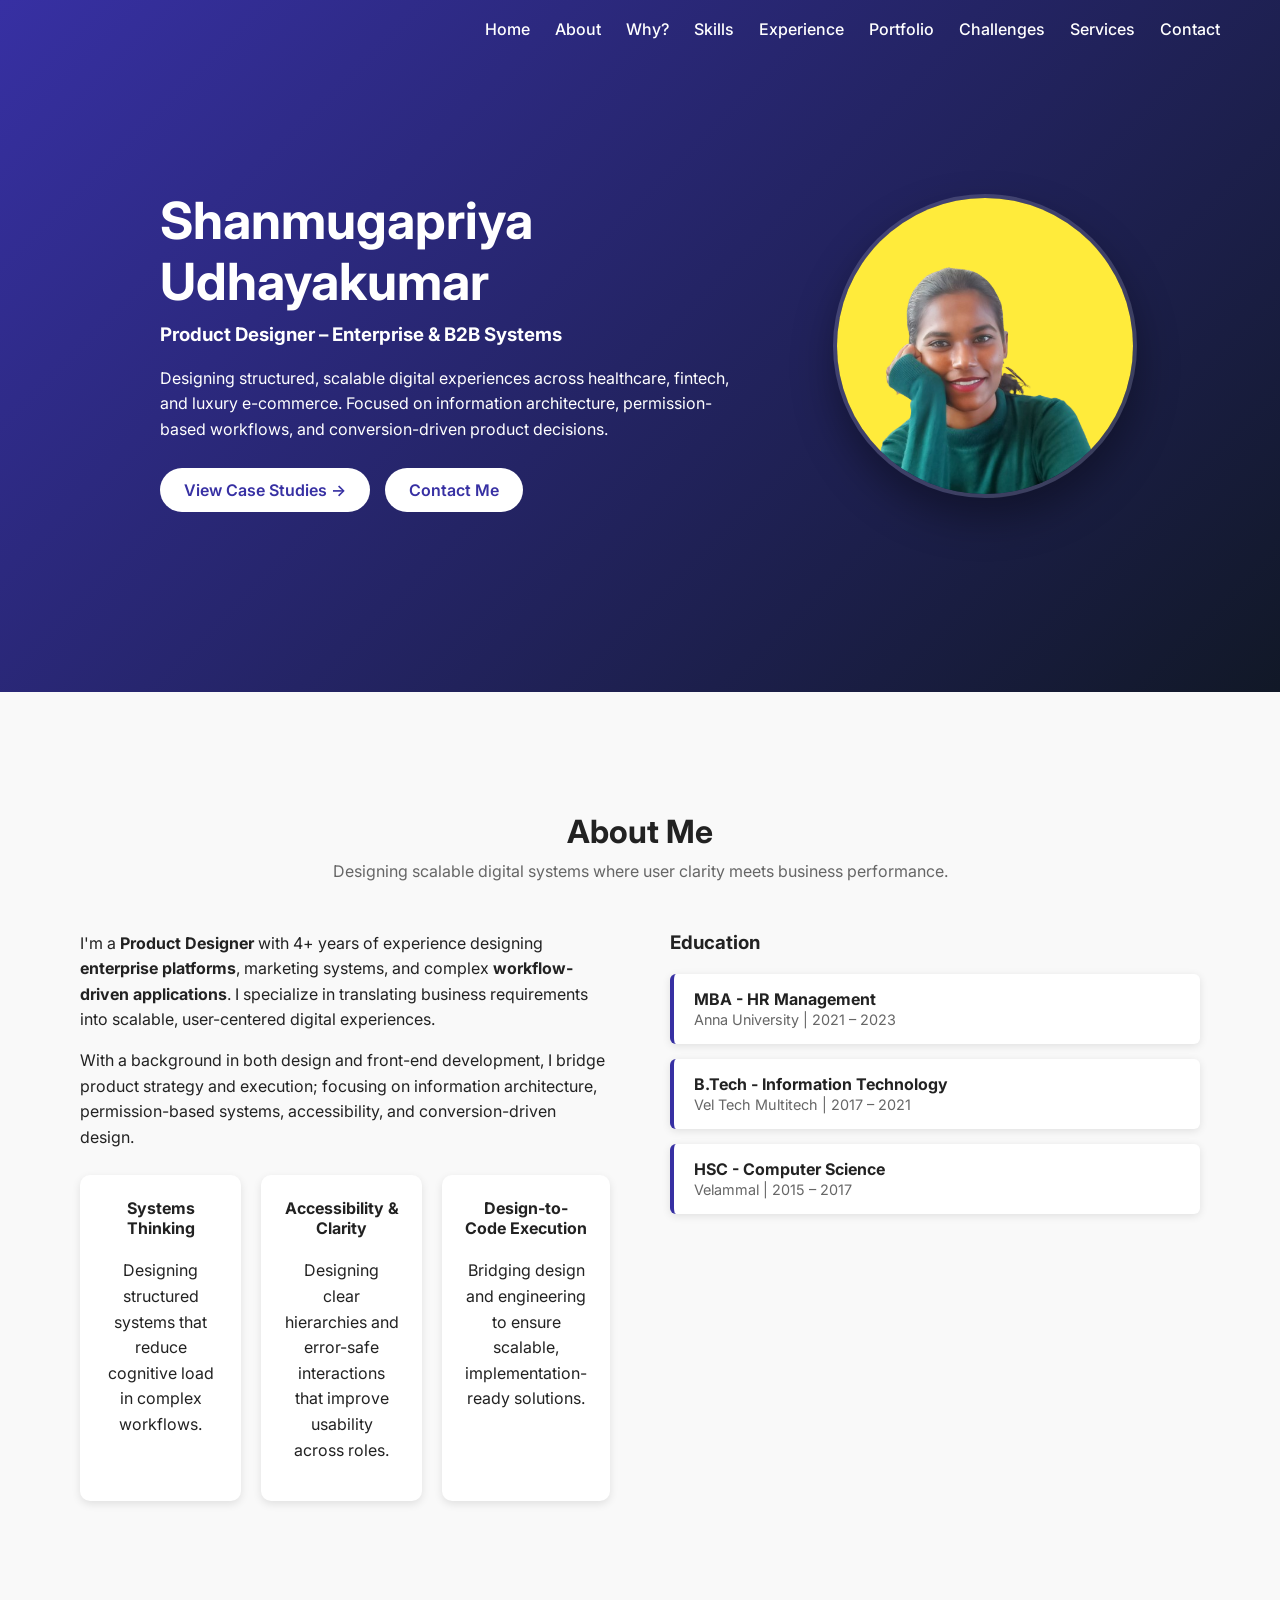
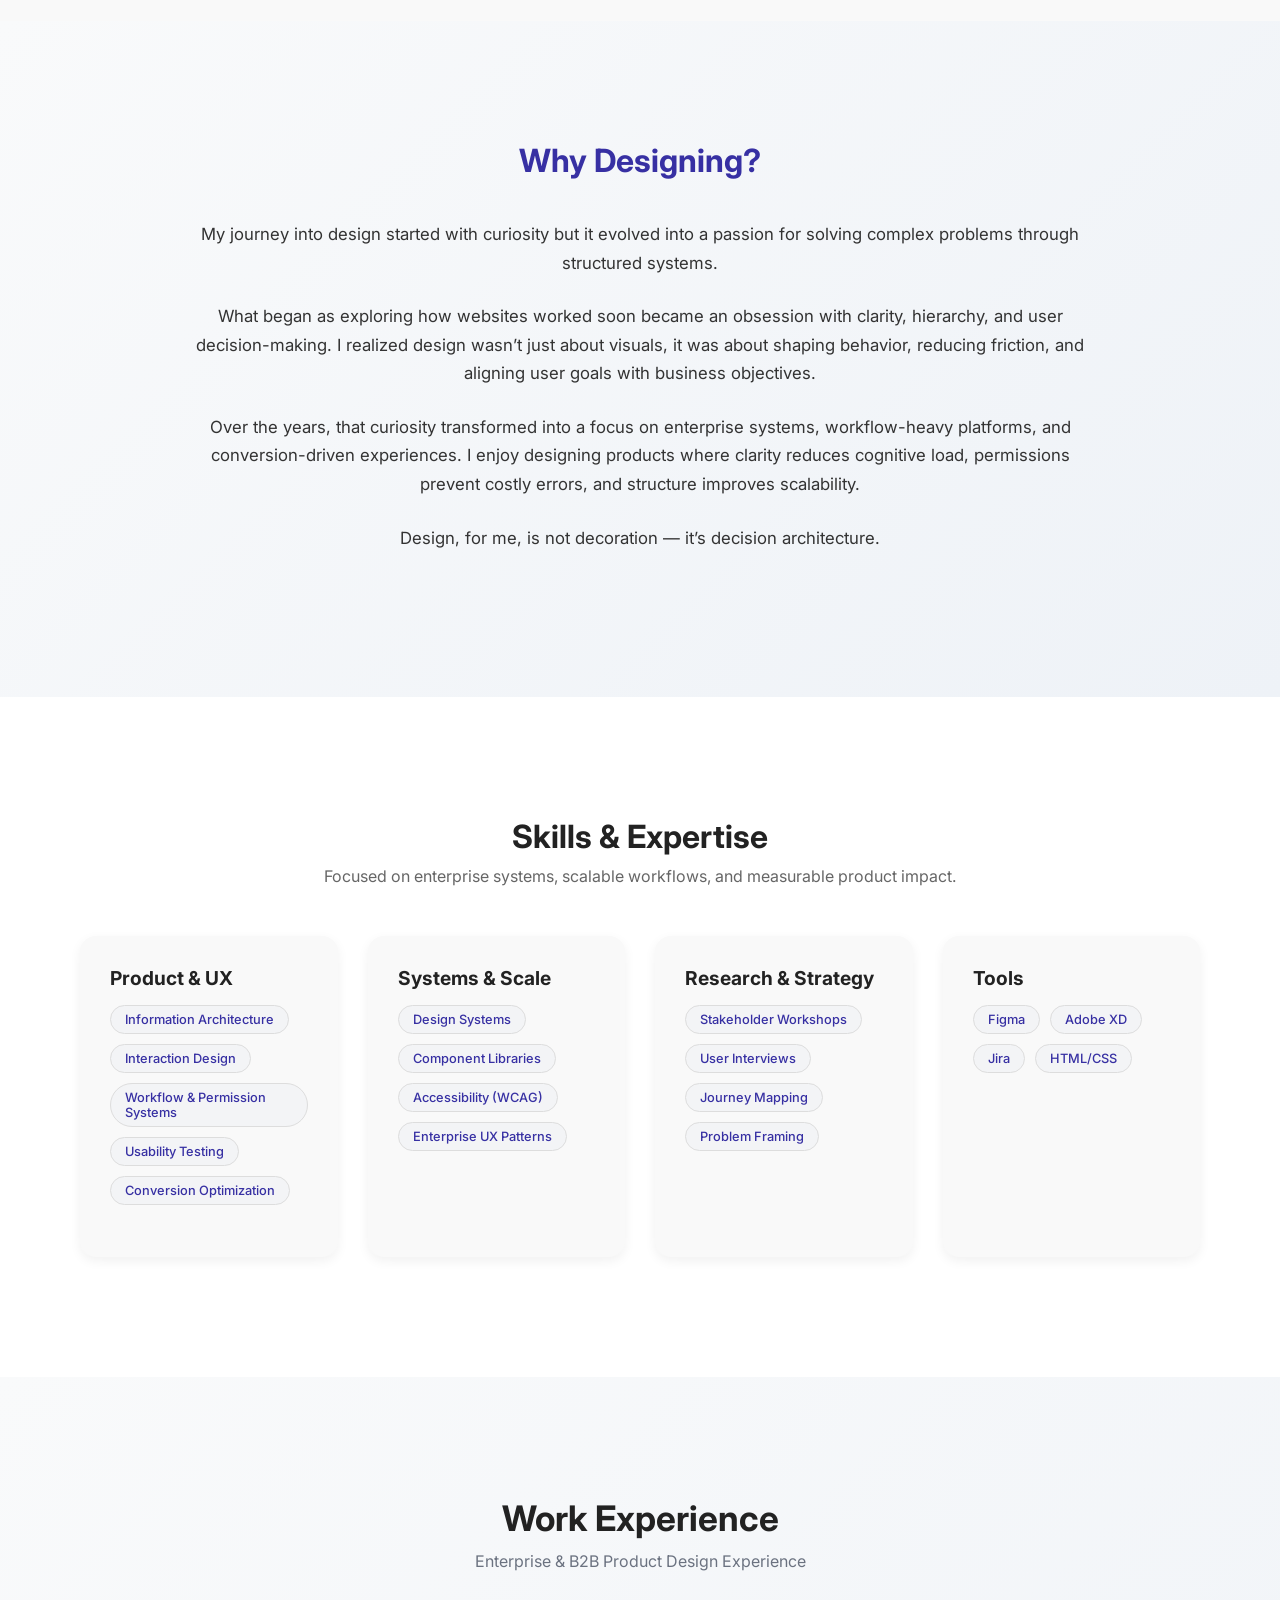
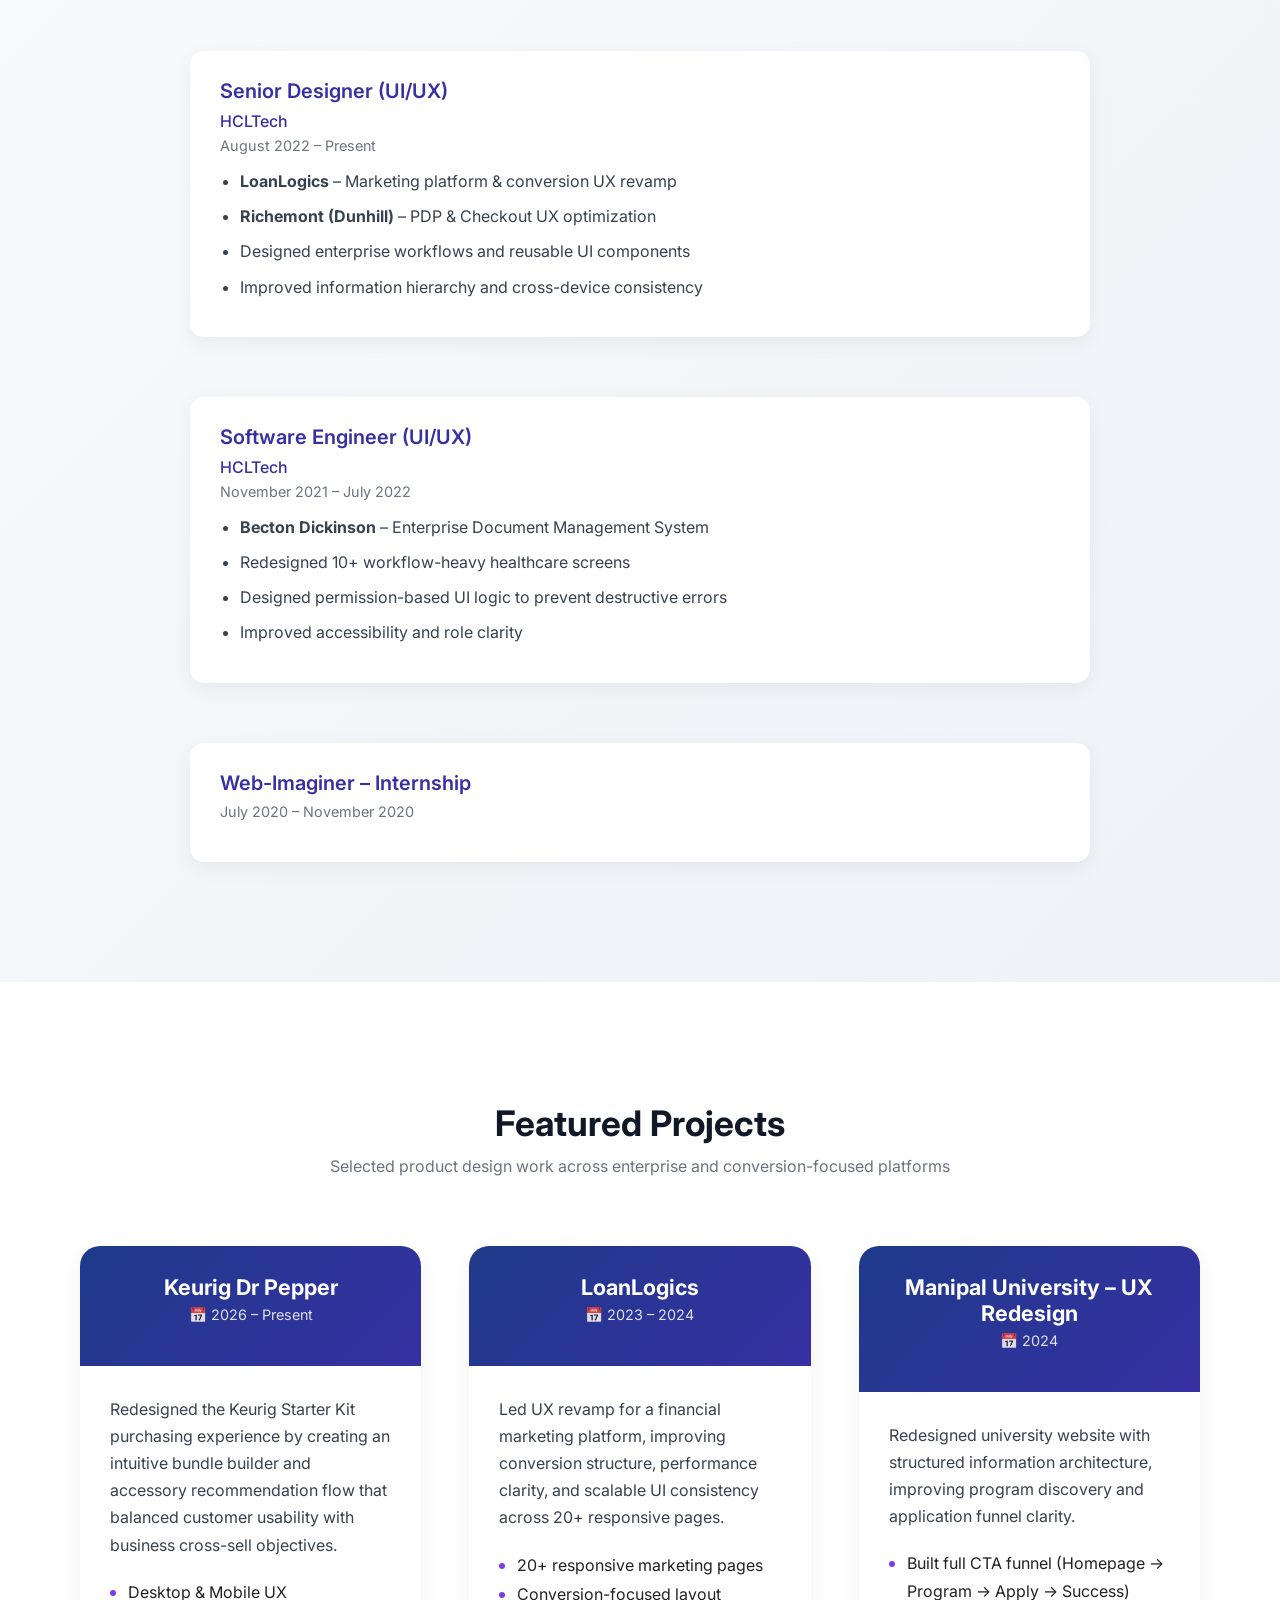
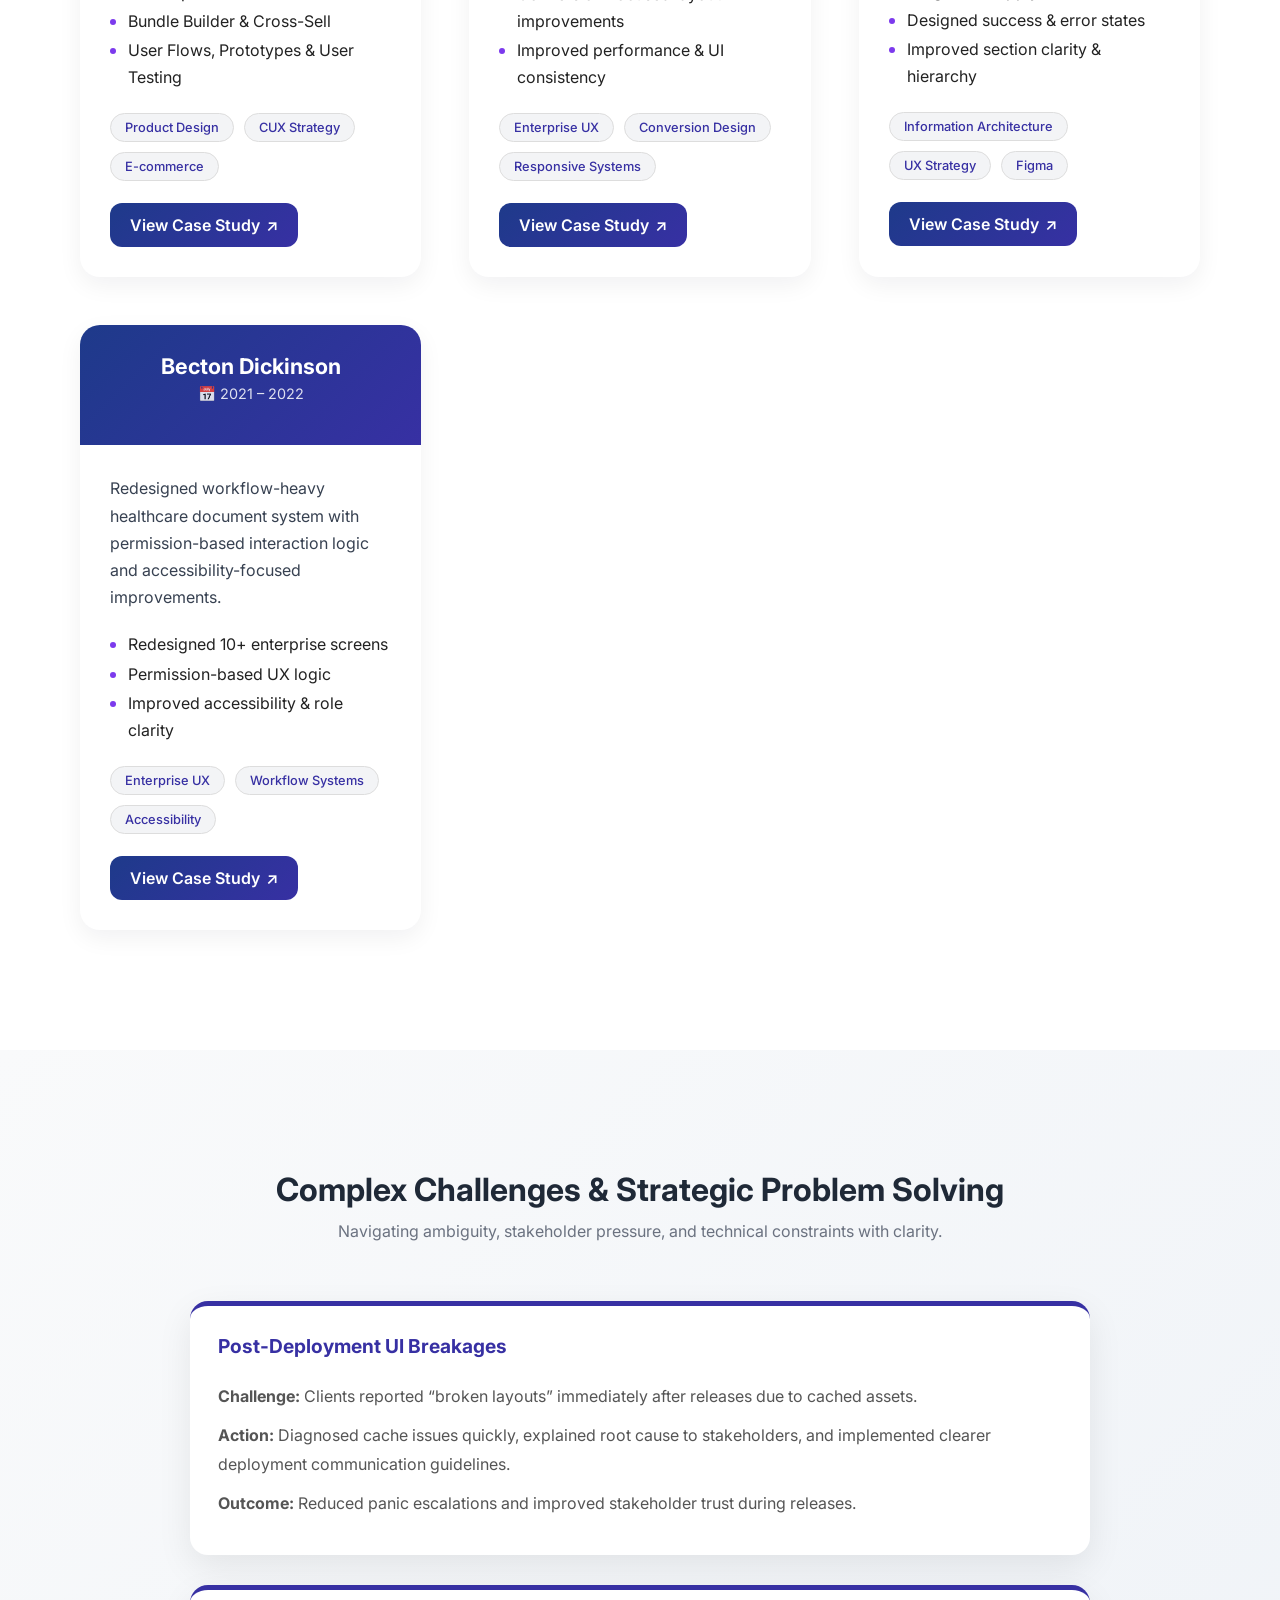
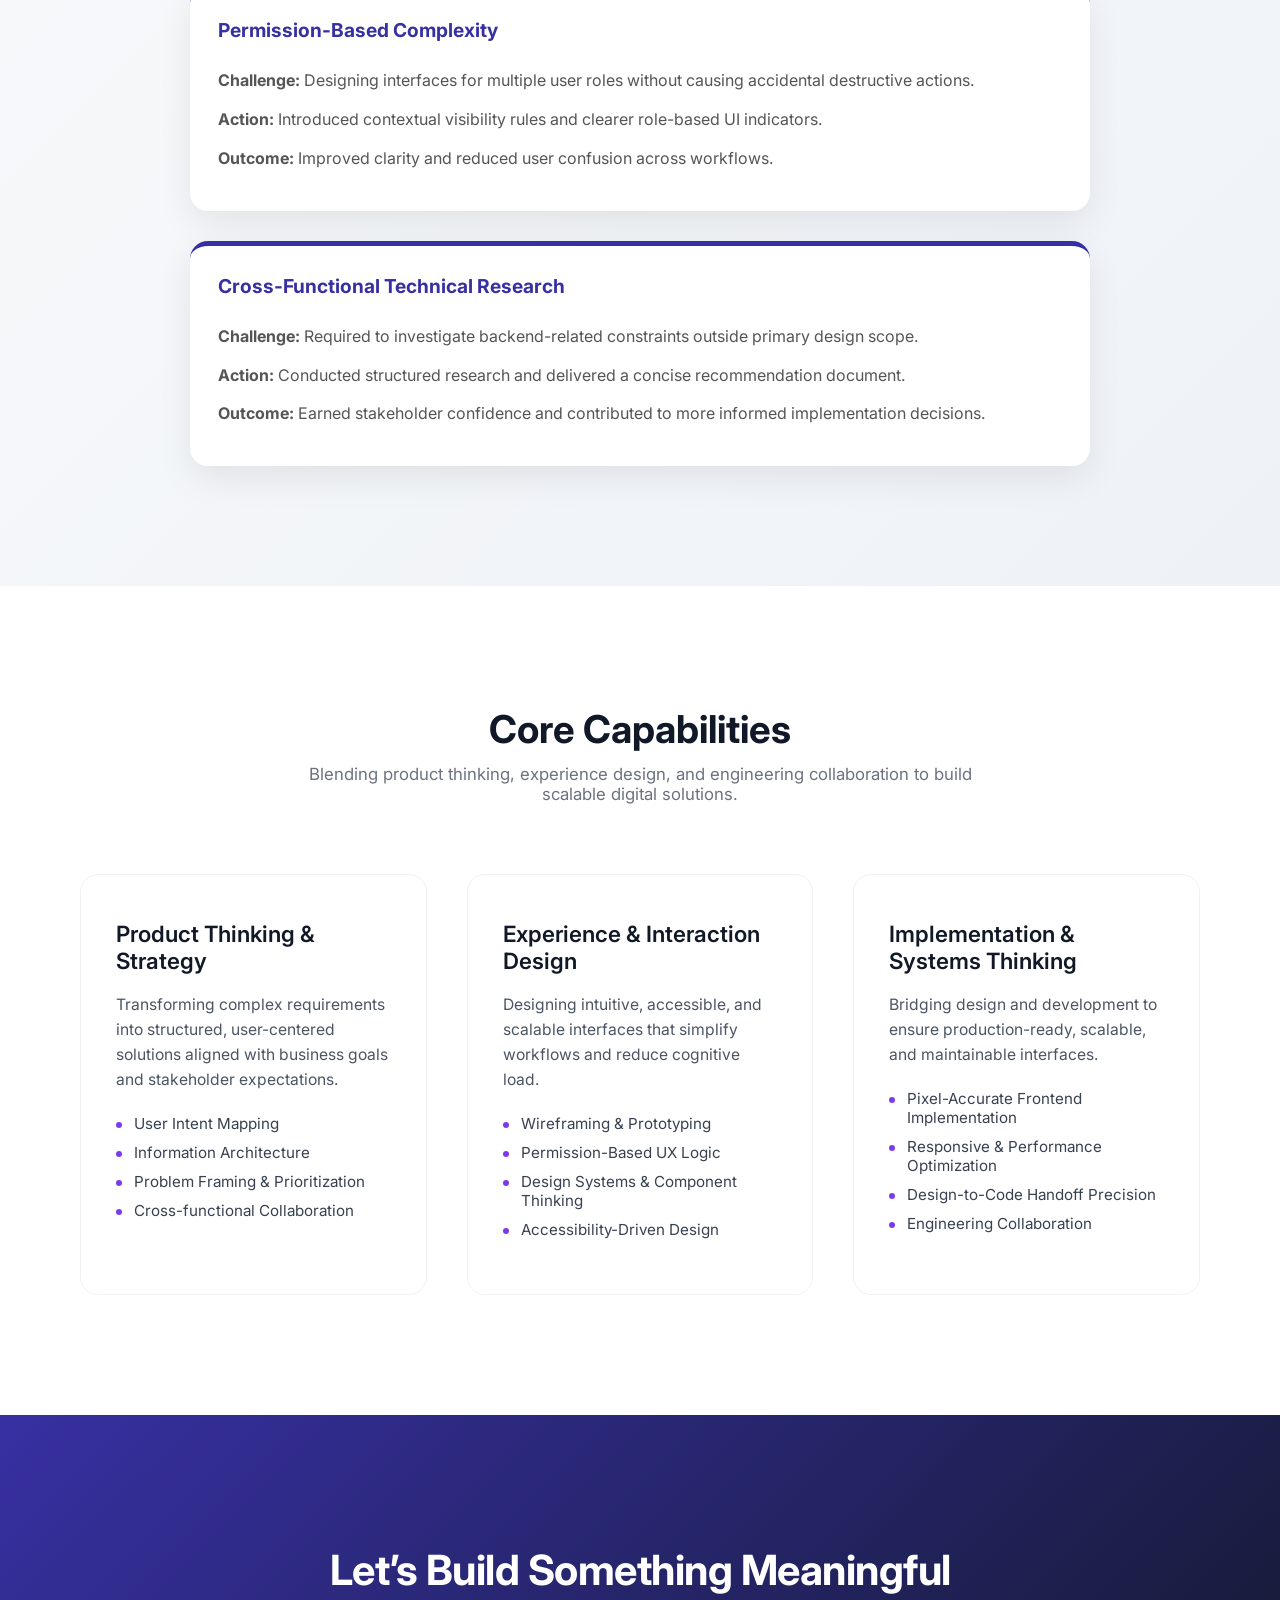
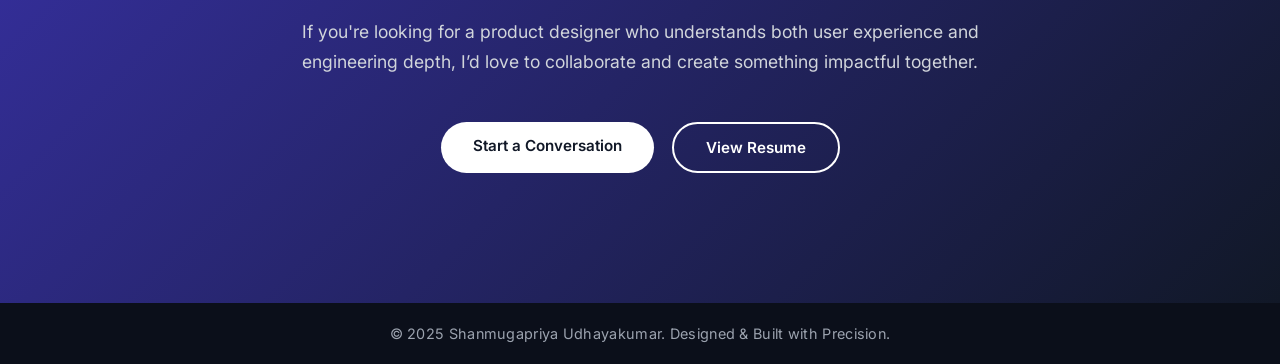
==== commit d9c5eaa6: "Update index.html" ====
--- a/index.html
+++ b/index.html
@@ -45,7 +45,7 @@
 Focused on information architecture, permission-based workflows, and conversion-driven product decisions.</p>
     <div class="hero-buttons">
       <a href="#portfolio" class="btn primary">View Case Studies →</a>
-      <a href="assets/ShanmugapriyaUdhayakumar.pdf" class="btn outline" target="_blank">View Resume</a>
+      <!--<a href="assets/Shanmugapriya_4.8yrs_UIX_Designer.pdf" class="btn outline" target="_blank">View Resume</a>-->
        <a href="mailto:shanmupriya0107@gmail.com" class="btn secondary">Contact Me</a>
     </div>
   </div>
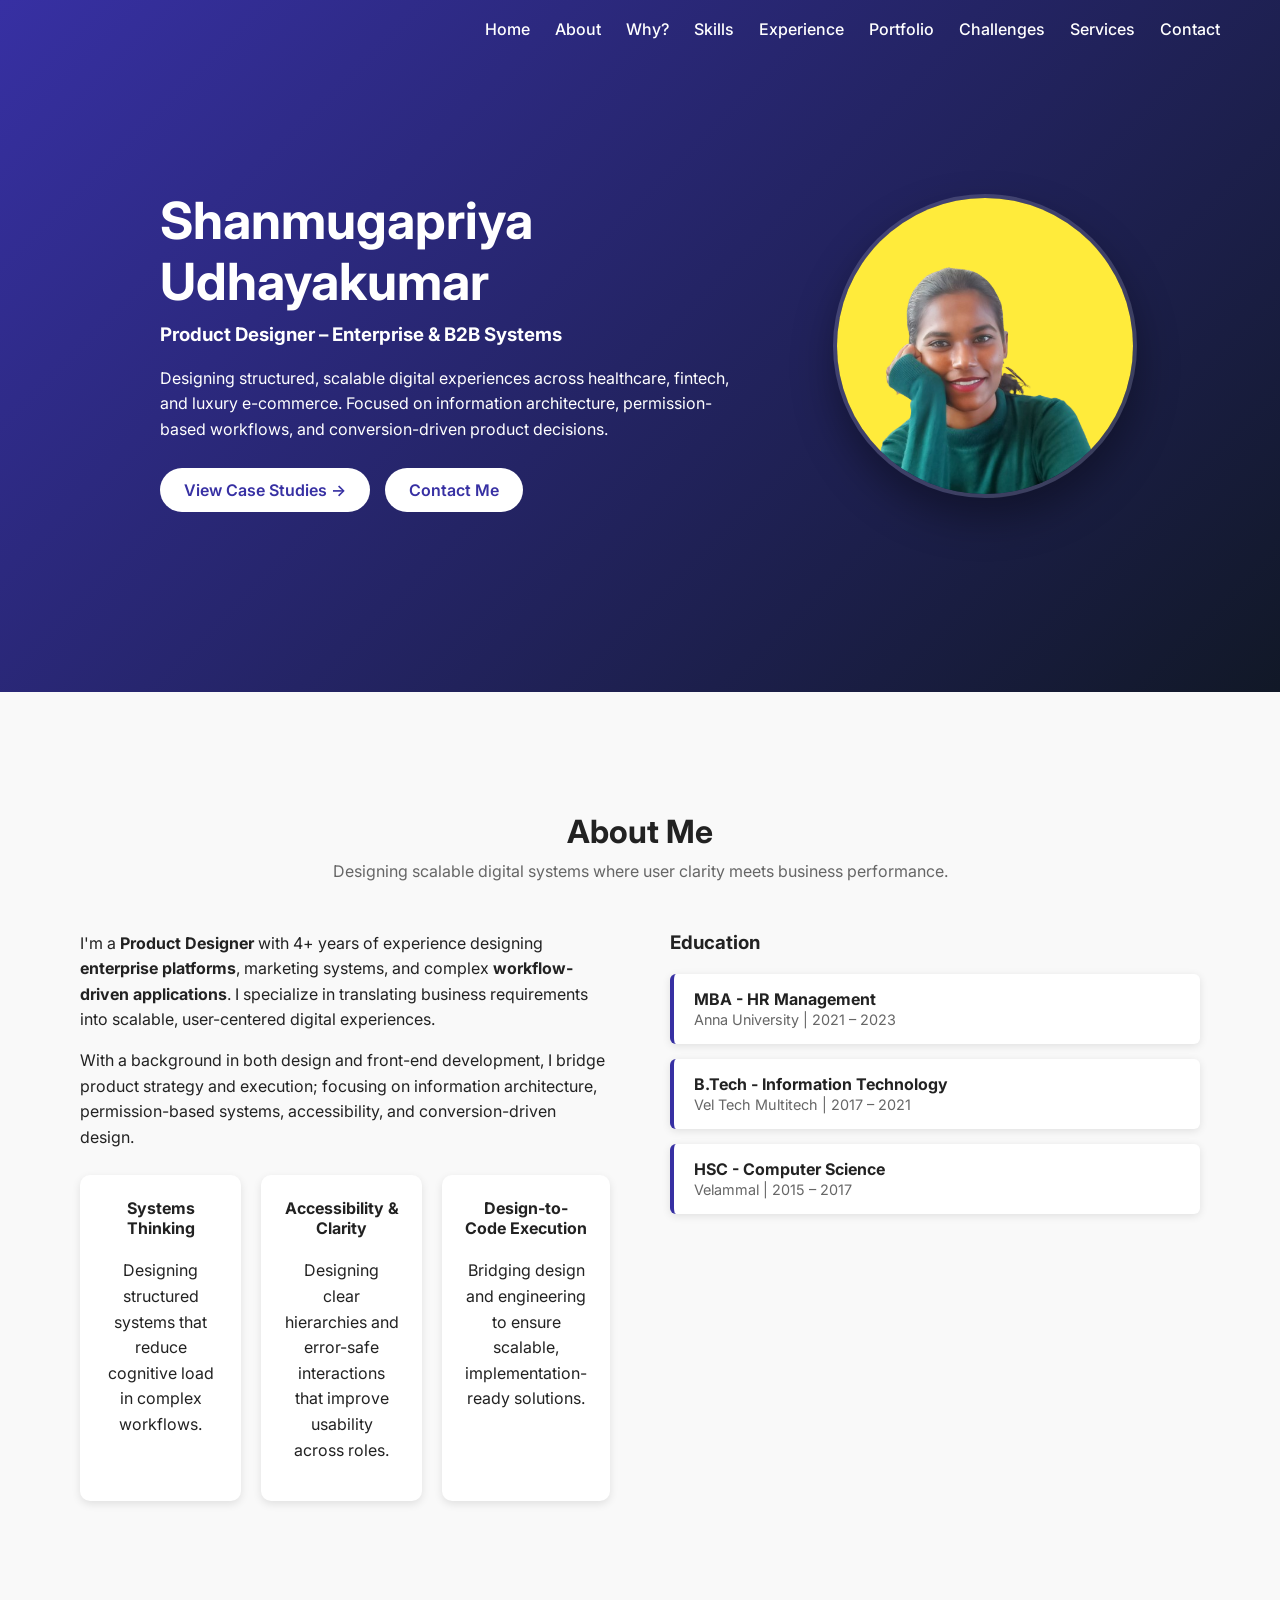
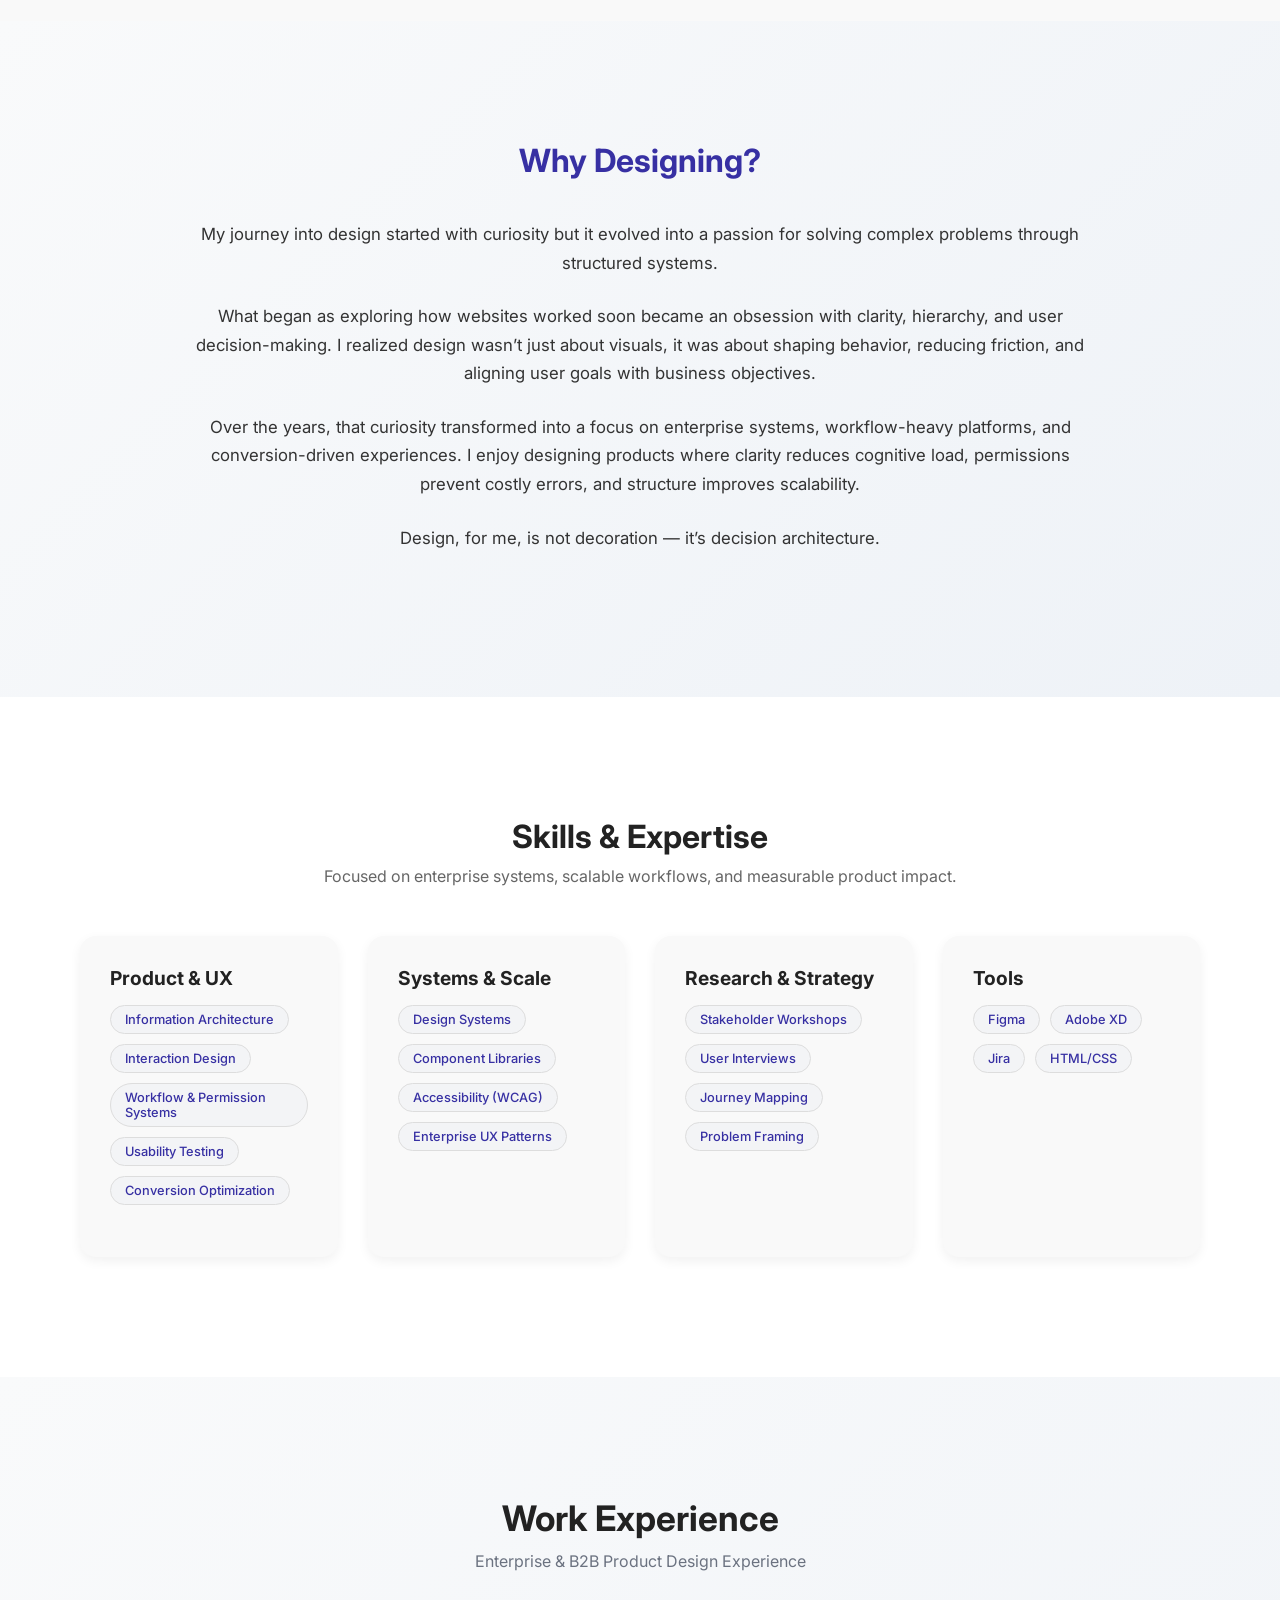
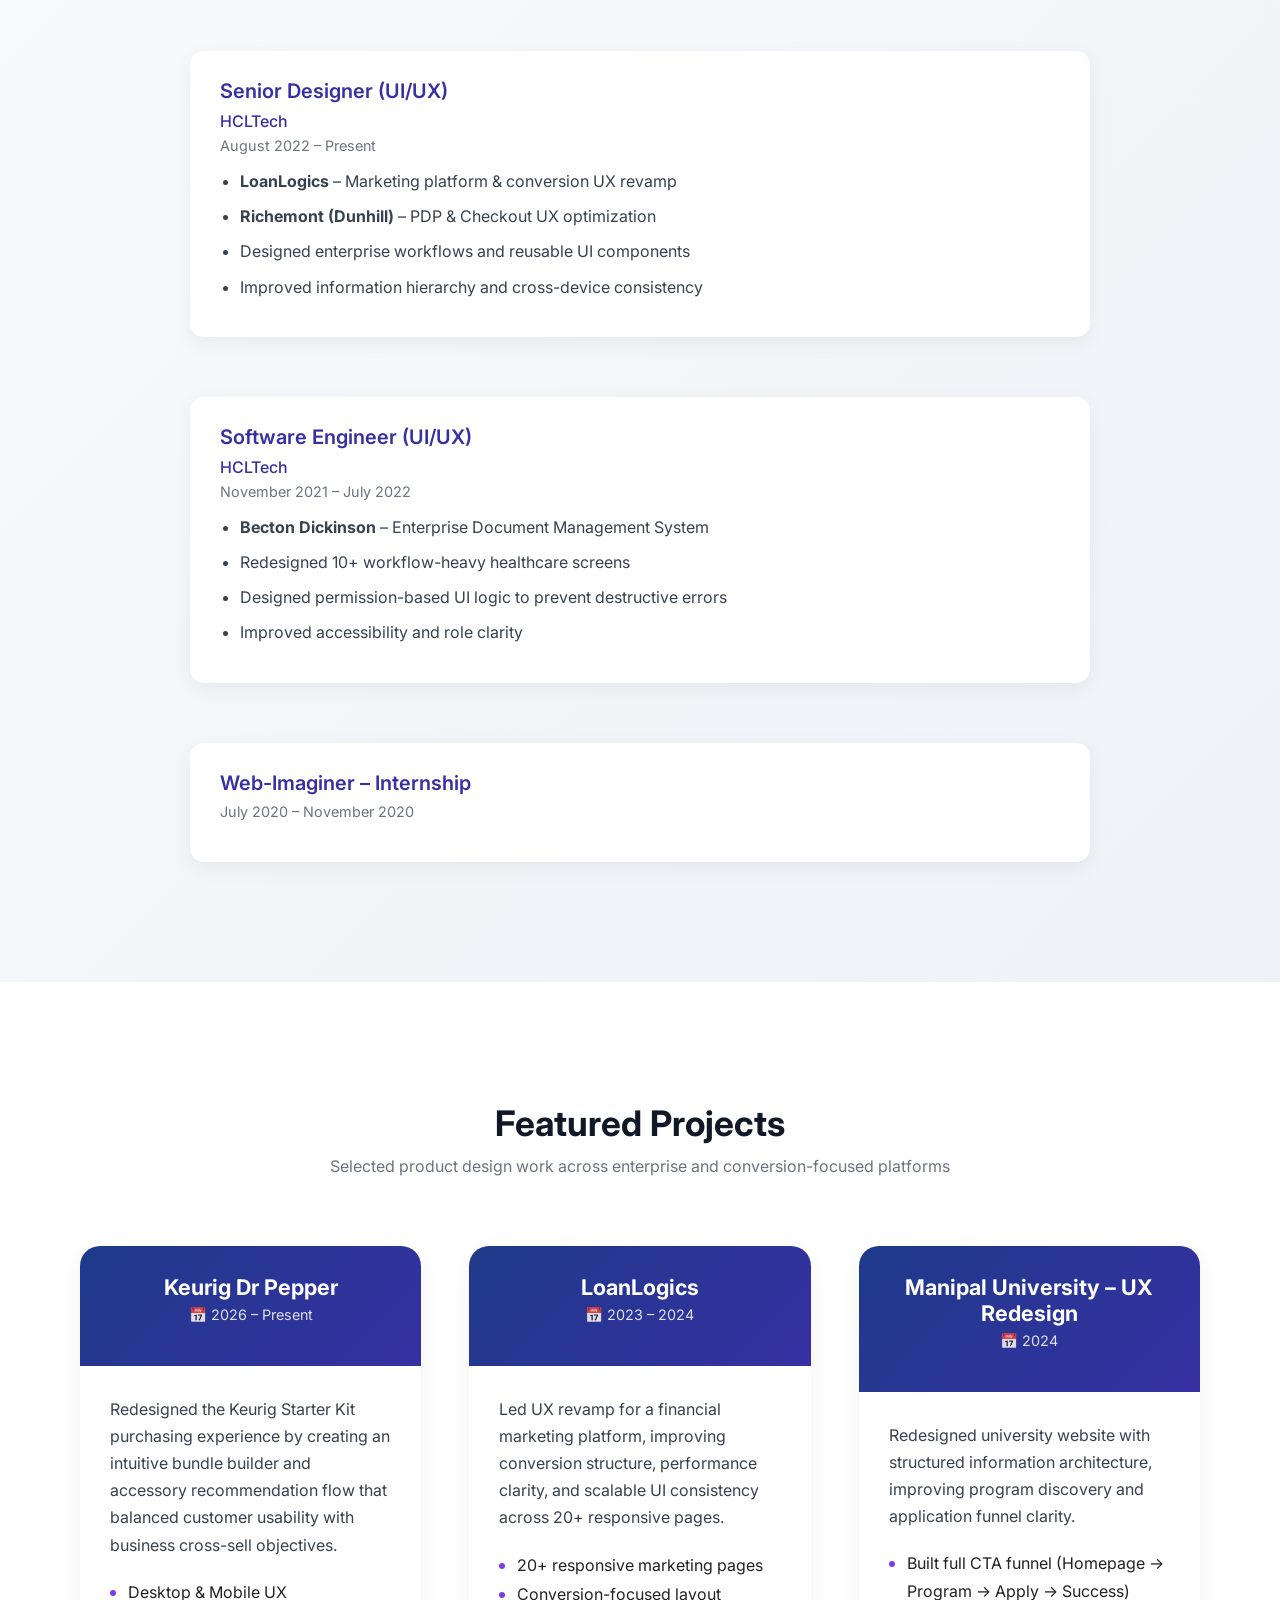
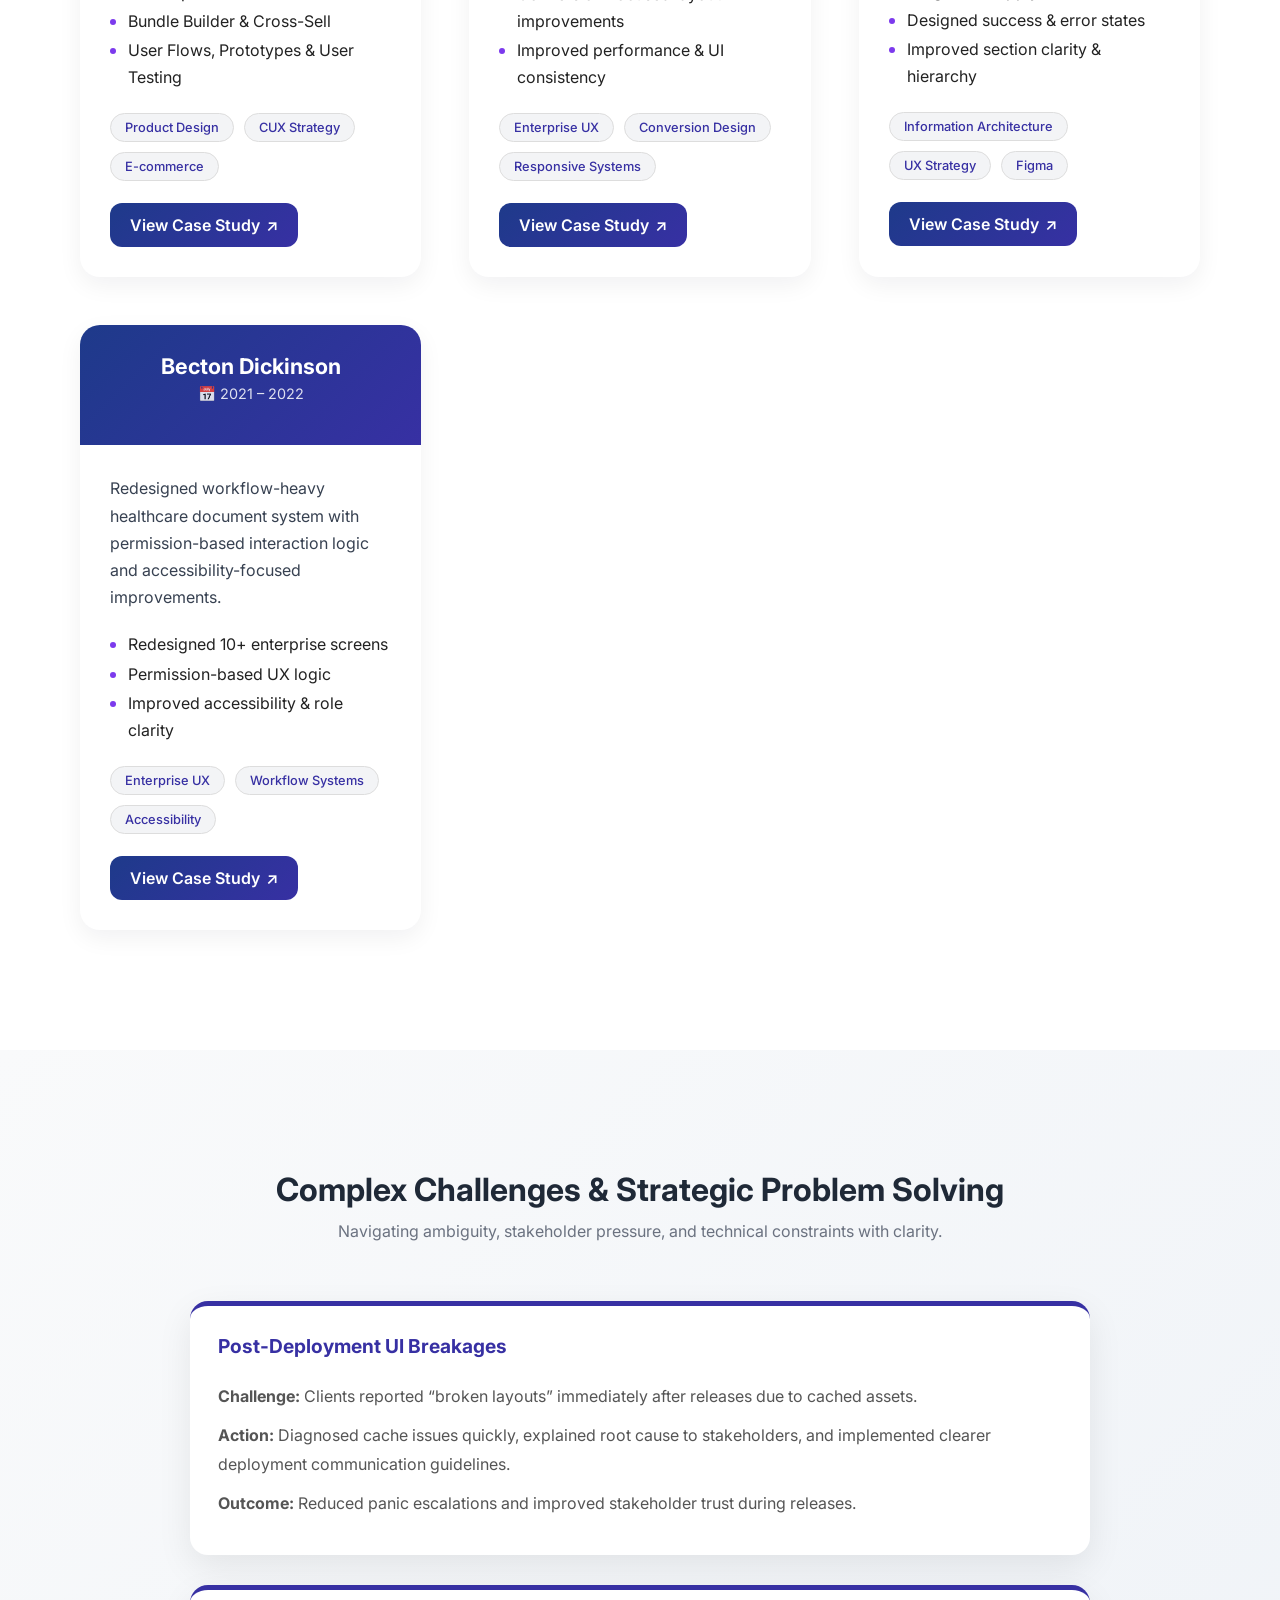
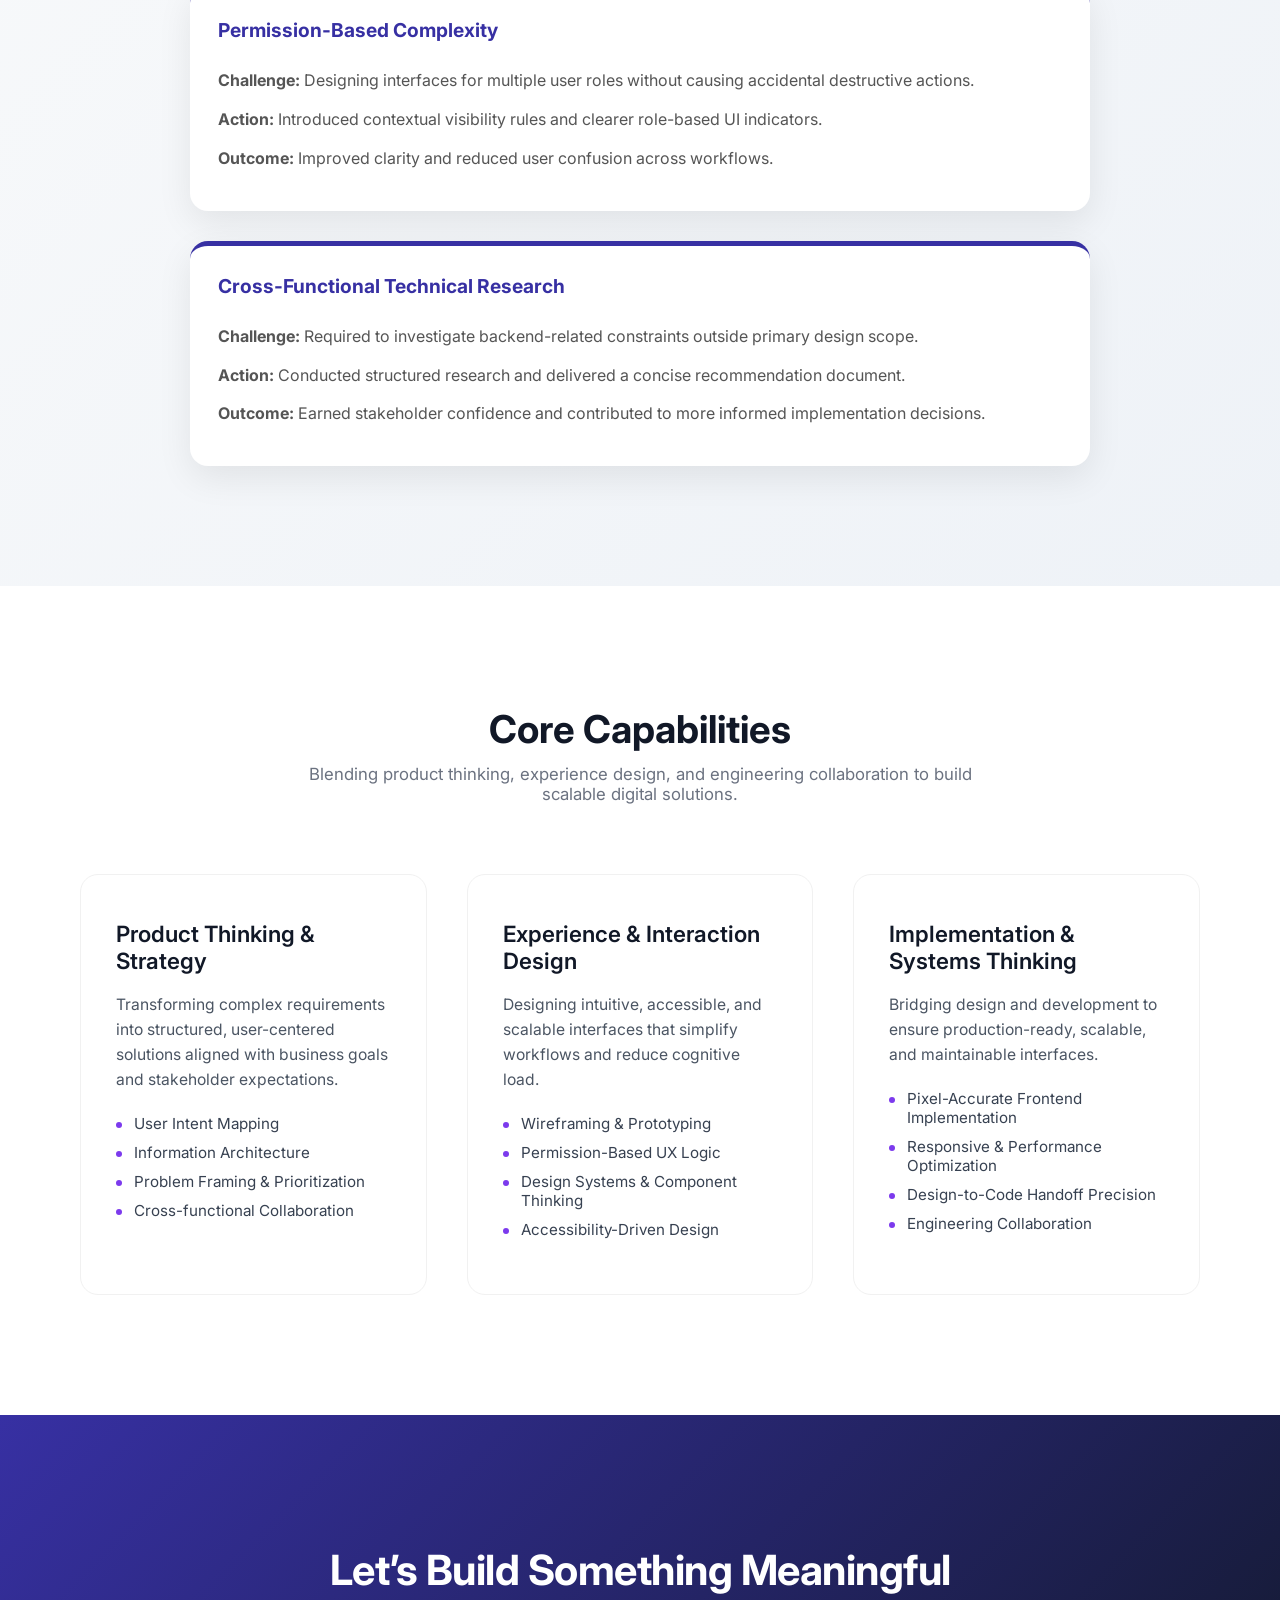
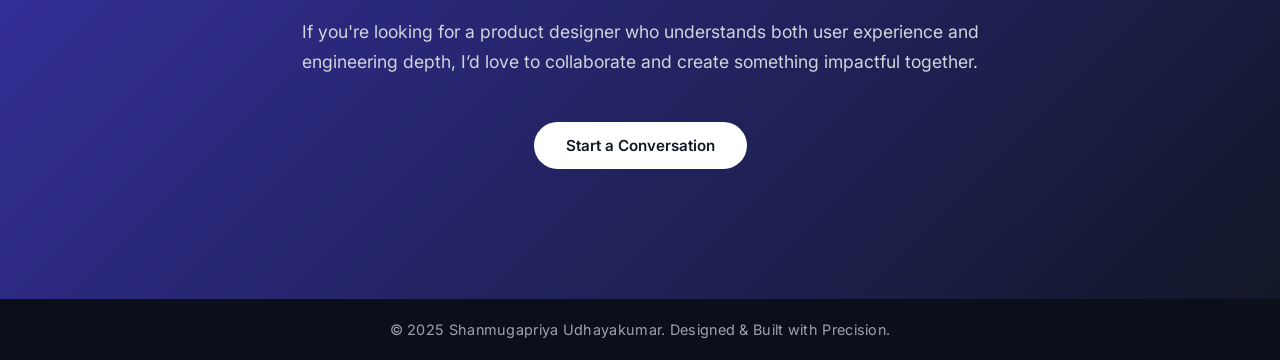
==== commit f9657362: "Update index.html" ====
--- a/index.html
+++ b/index.html
@@ -514,9 +514,9 @@
         Start a Conversation
       </a>
 
-      <a href="assets/Shanmugapriya_Senior_Experience_Designer.pdf" target="_blank" class="btn outline">
+      <!--<a href="assets/Shanmugapriya_Senior_Experience_Designer.pdf" target="_blank" class="btn outline">
         View Resume
-      </a>
+      </a>-->
     </div>
   </div>
 </section>
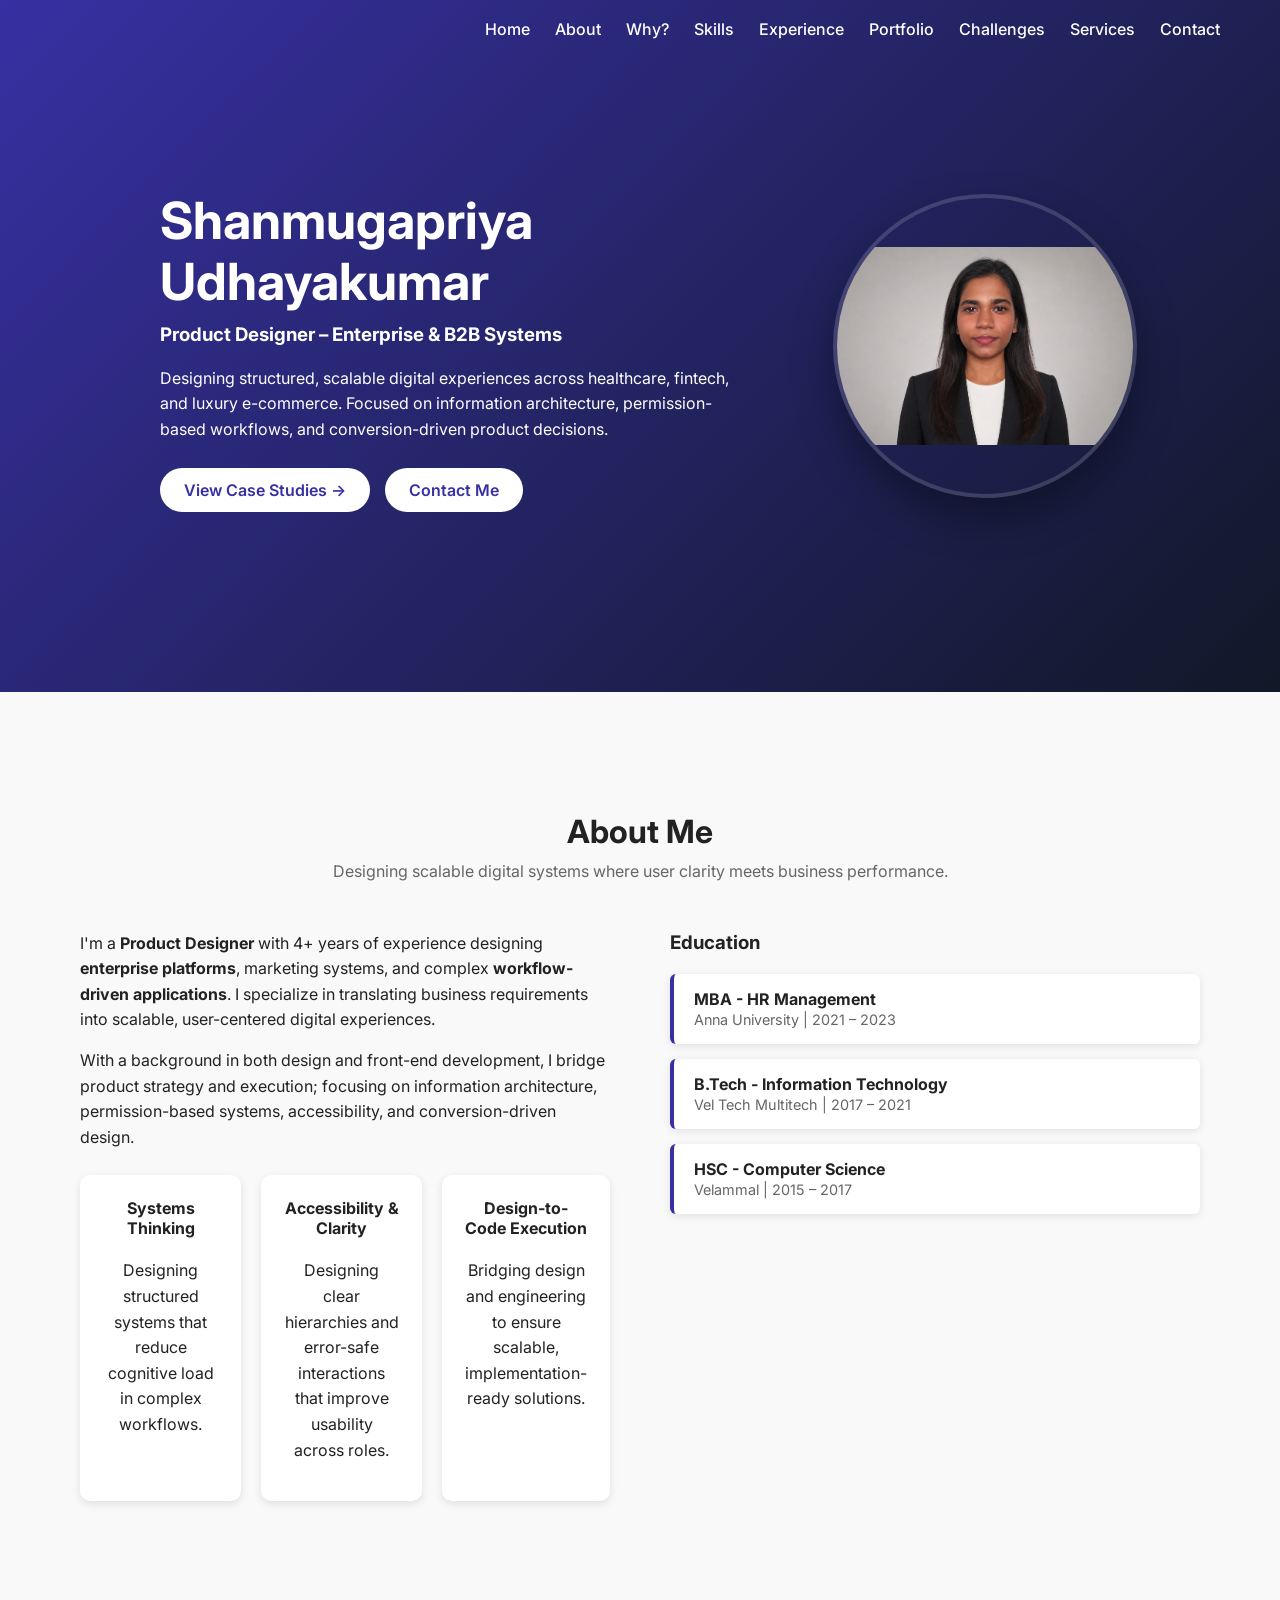
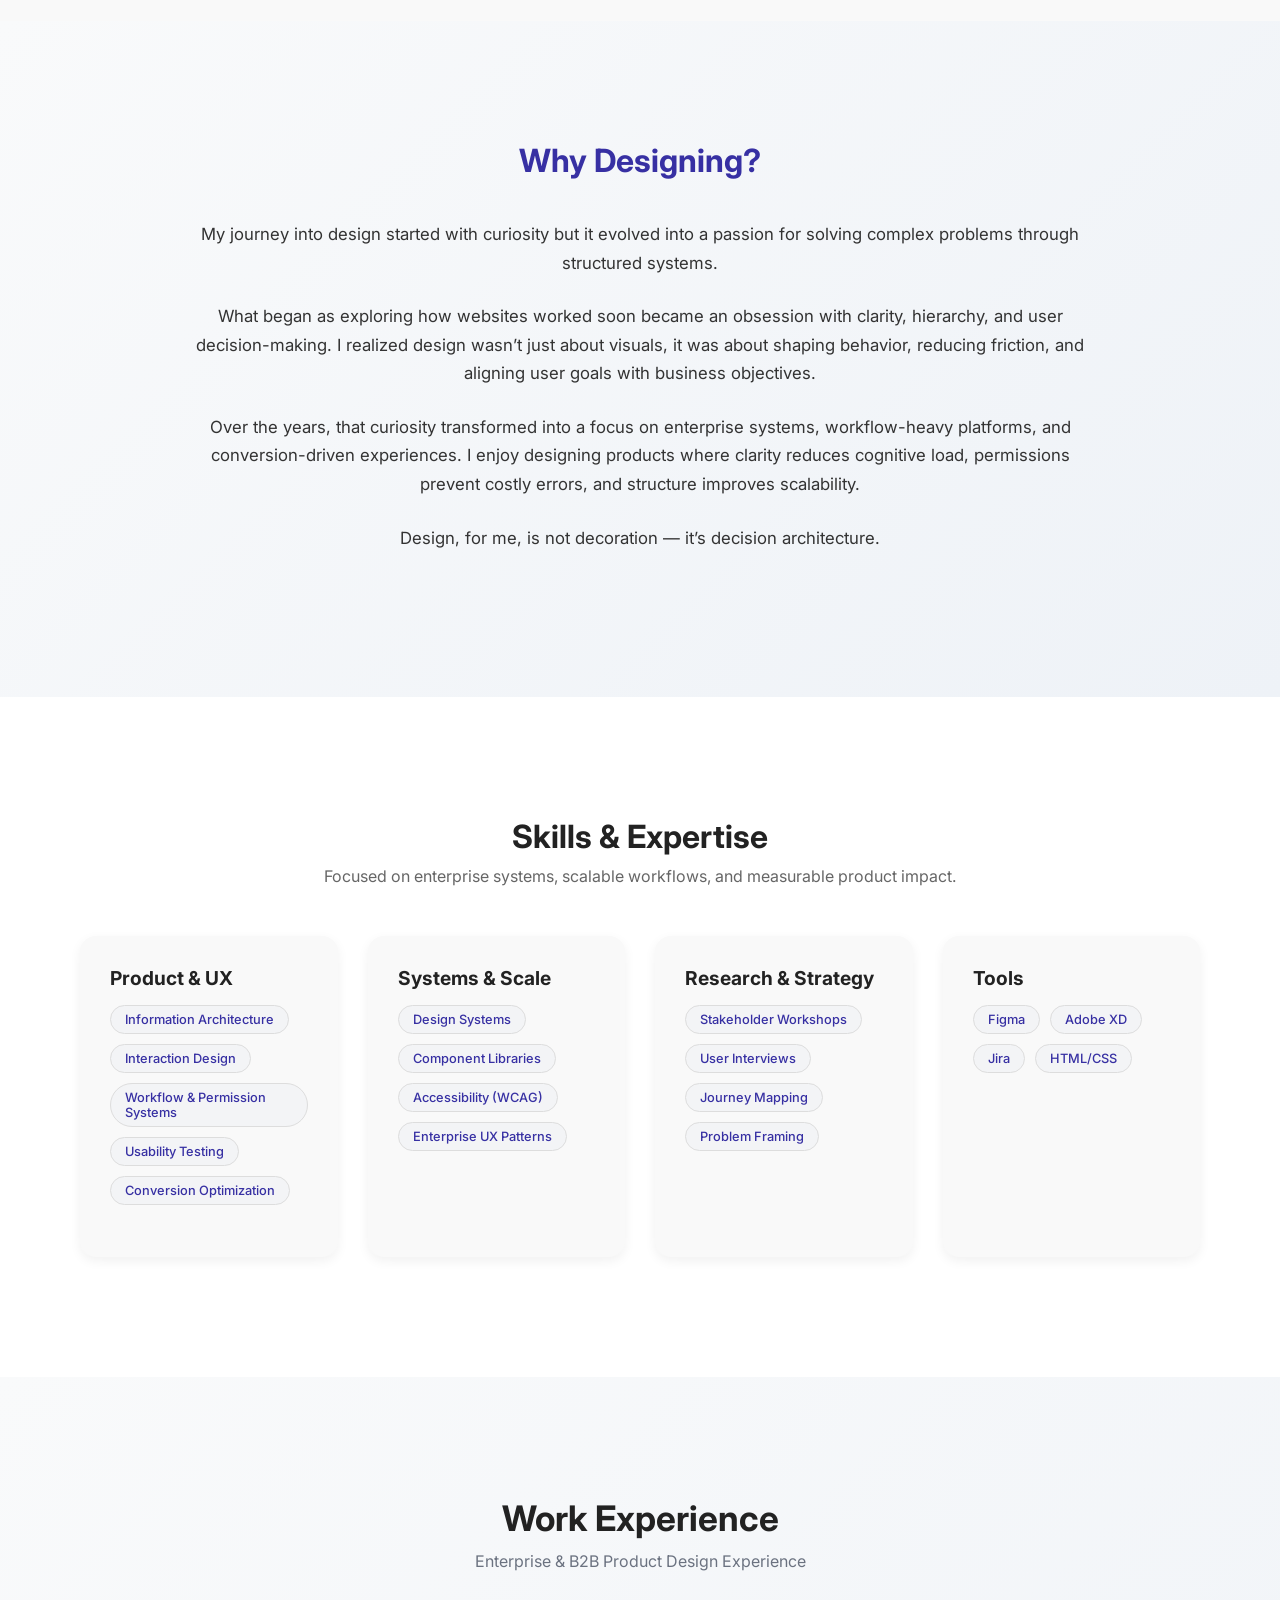
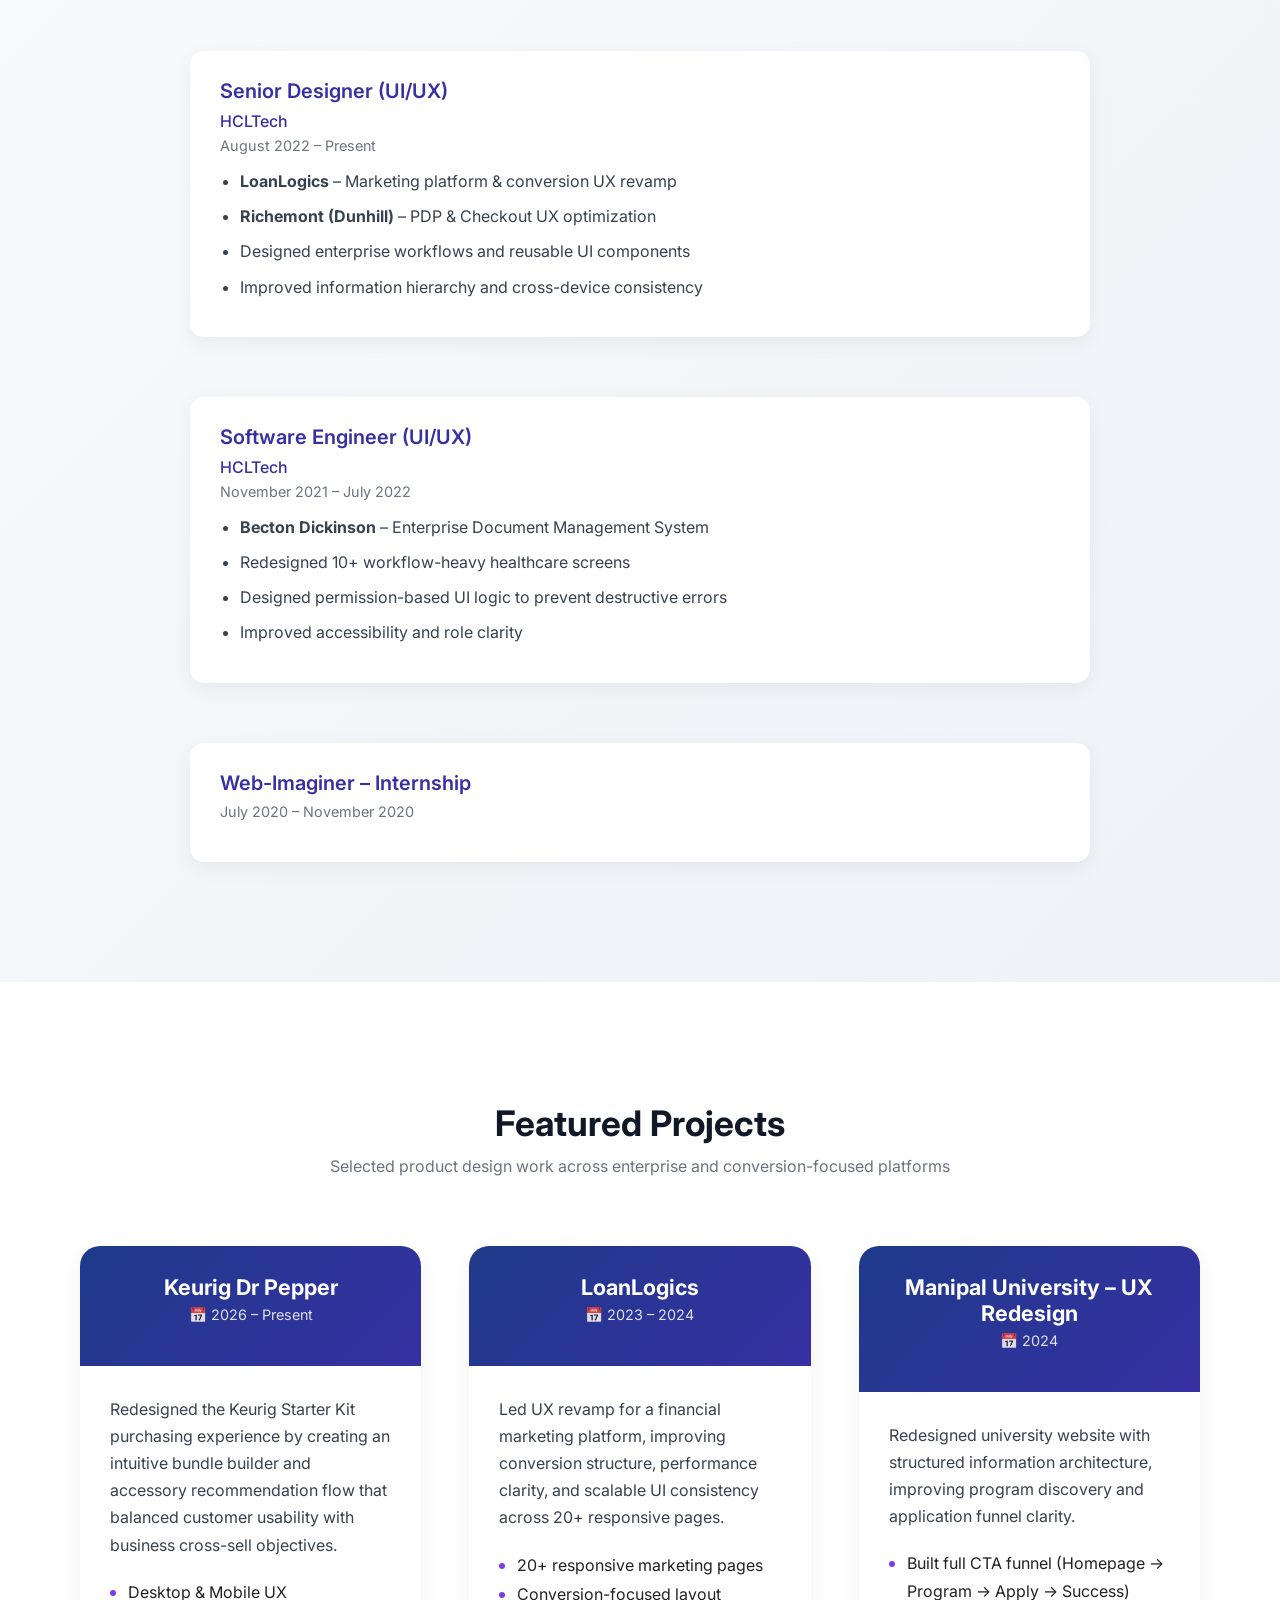
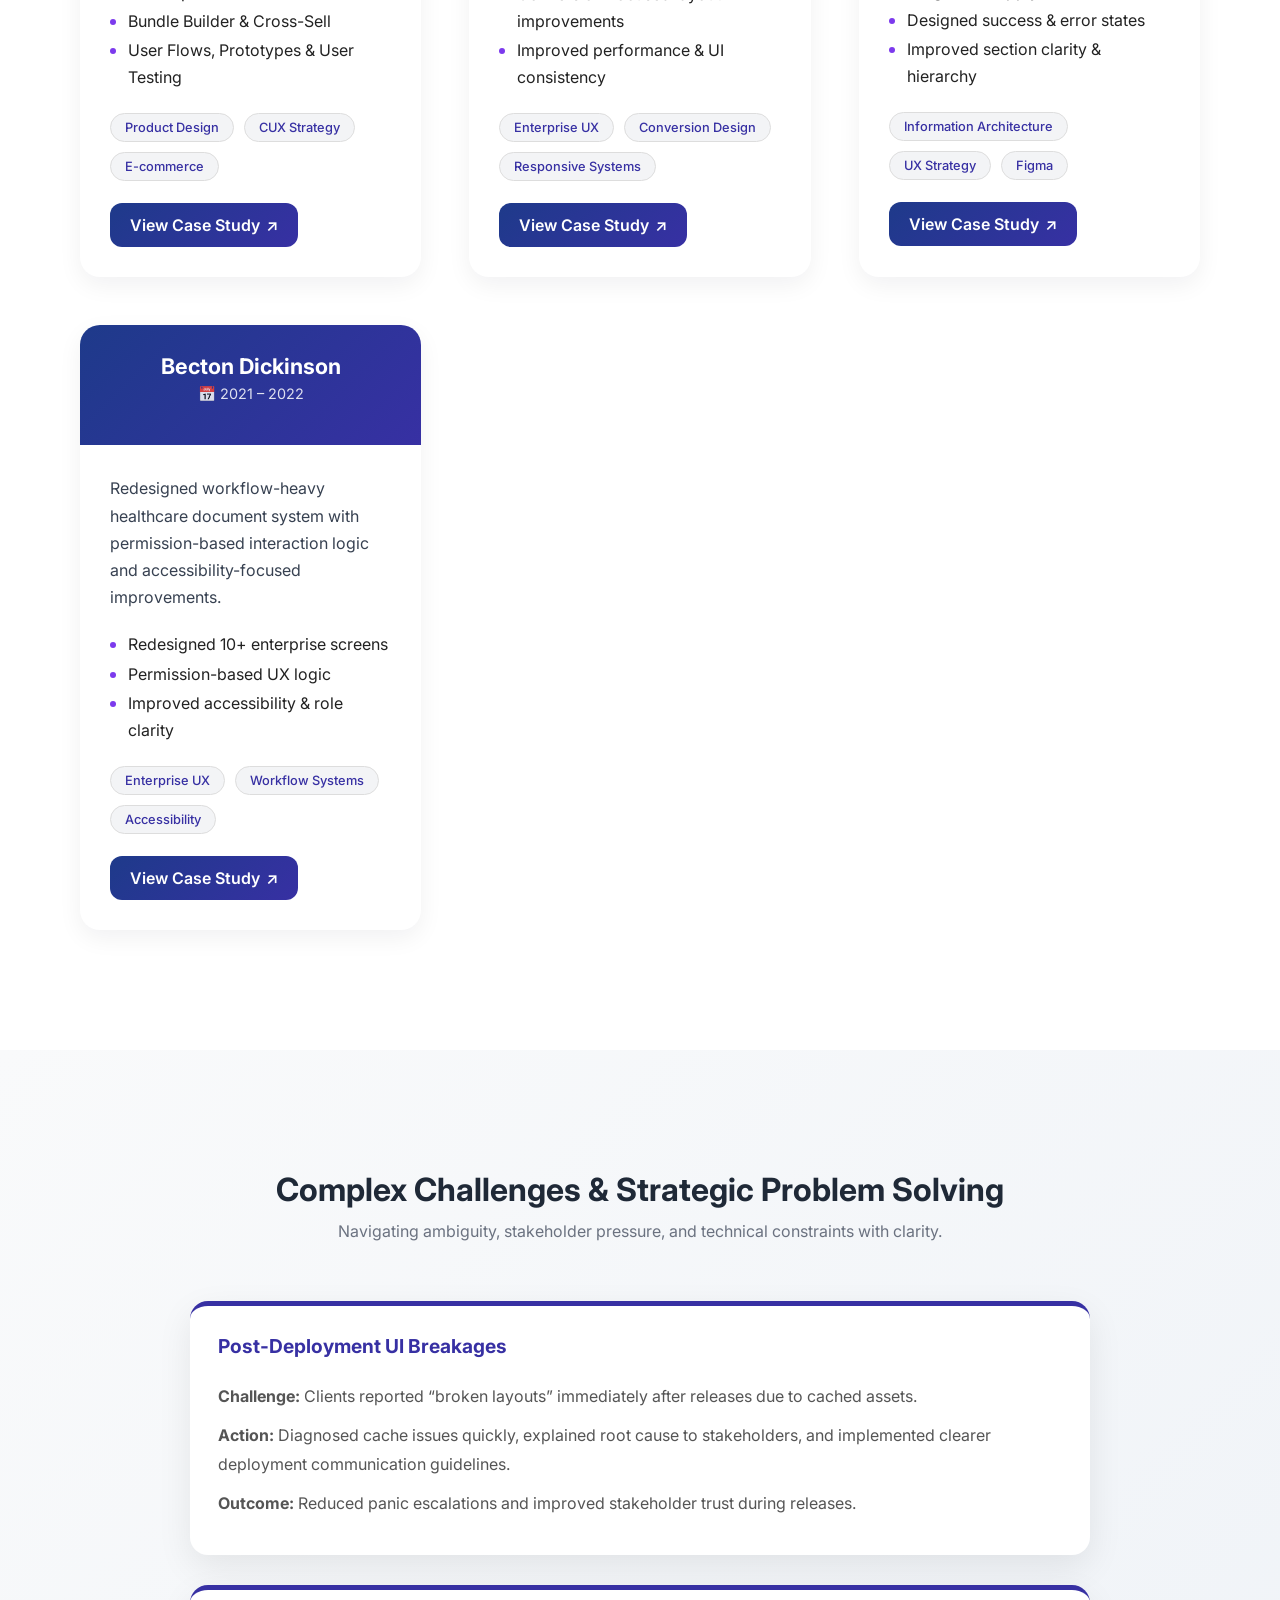
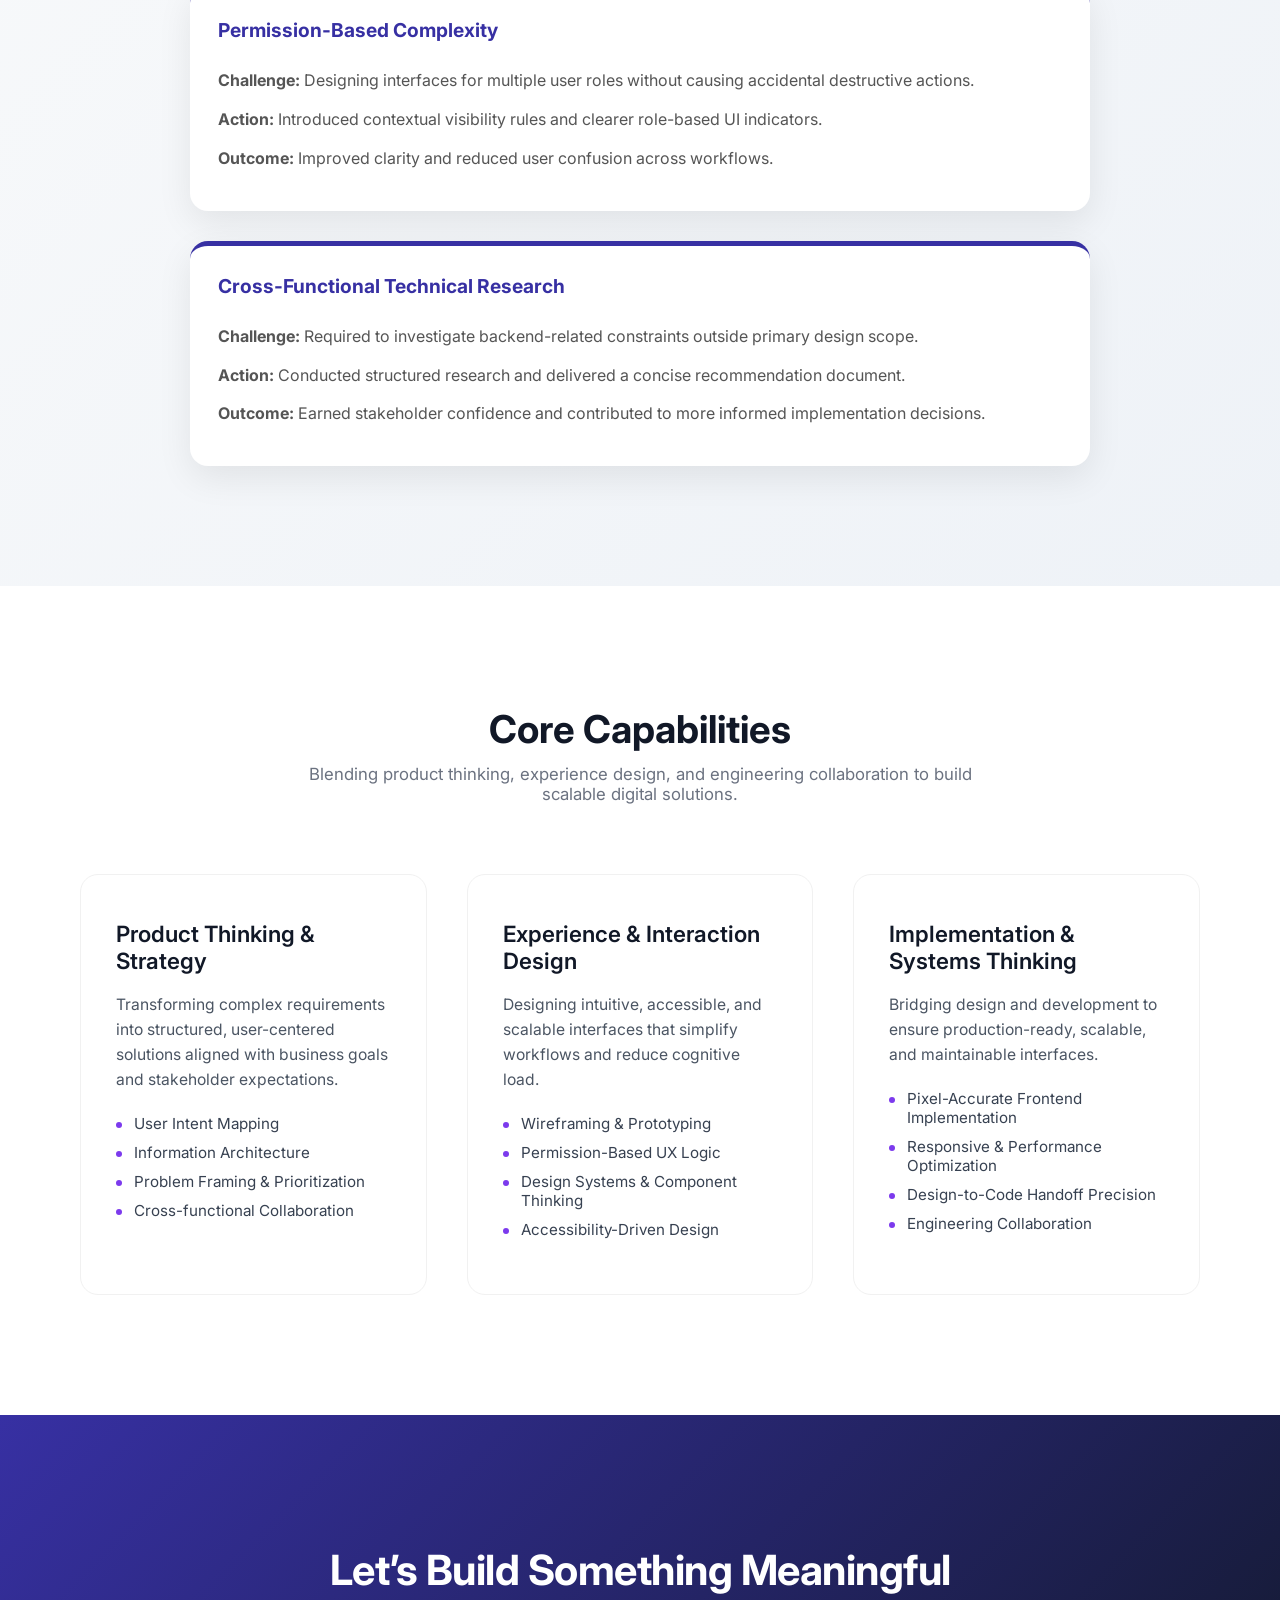
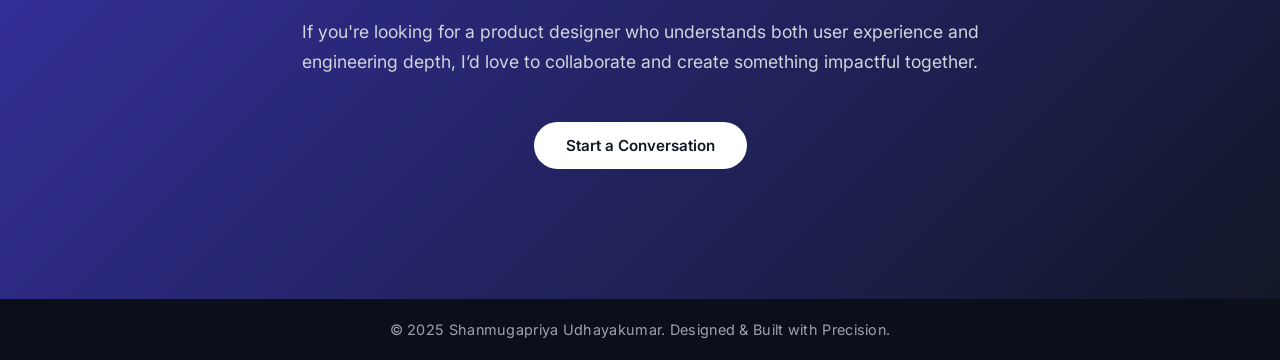
==== commit f2dfff6a: "Update index.html" ====
--- a/index.html
+++ b/index.html
@@ -52,7 +52,7 @@
 
   <div class="hero-img">
     <div class="img-circle">
-      <img src="images/profile.png" alt="Profile Photo">
+      <img src="images/Shanmugapriya-Headshot.jpeg" alt="Profile Photo">
     </div>
   </div>
 </section>
